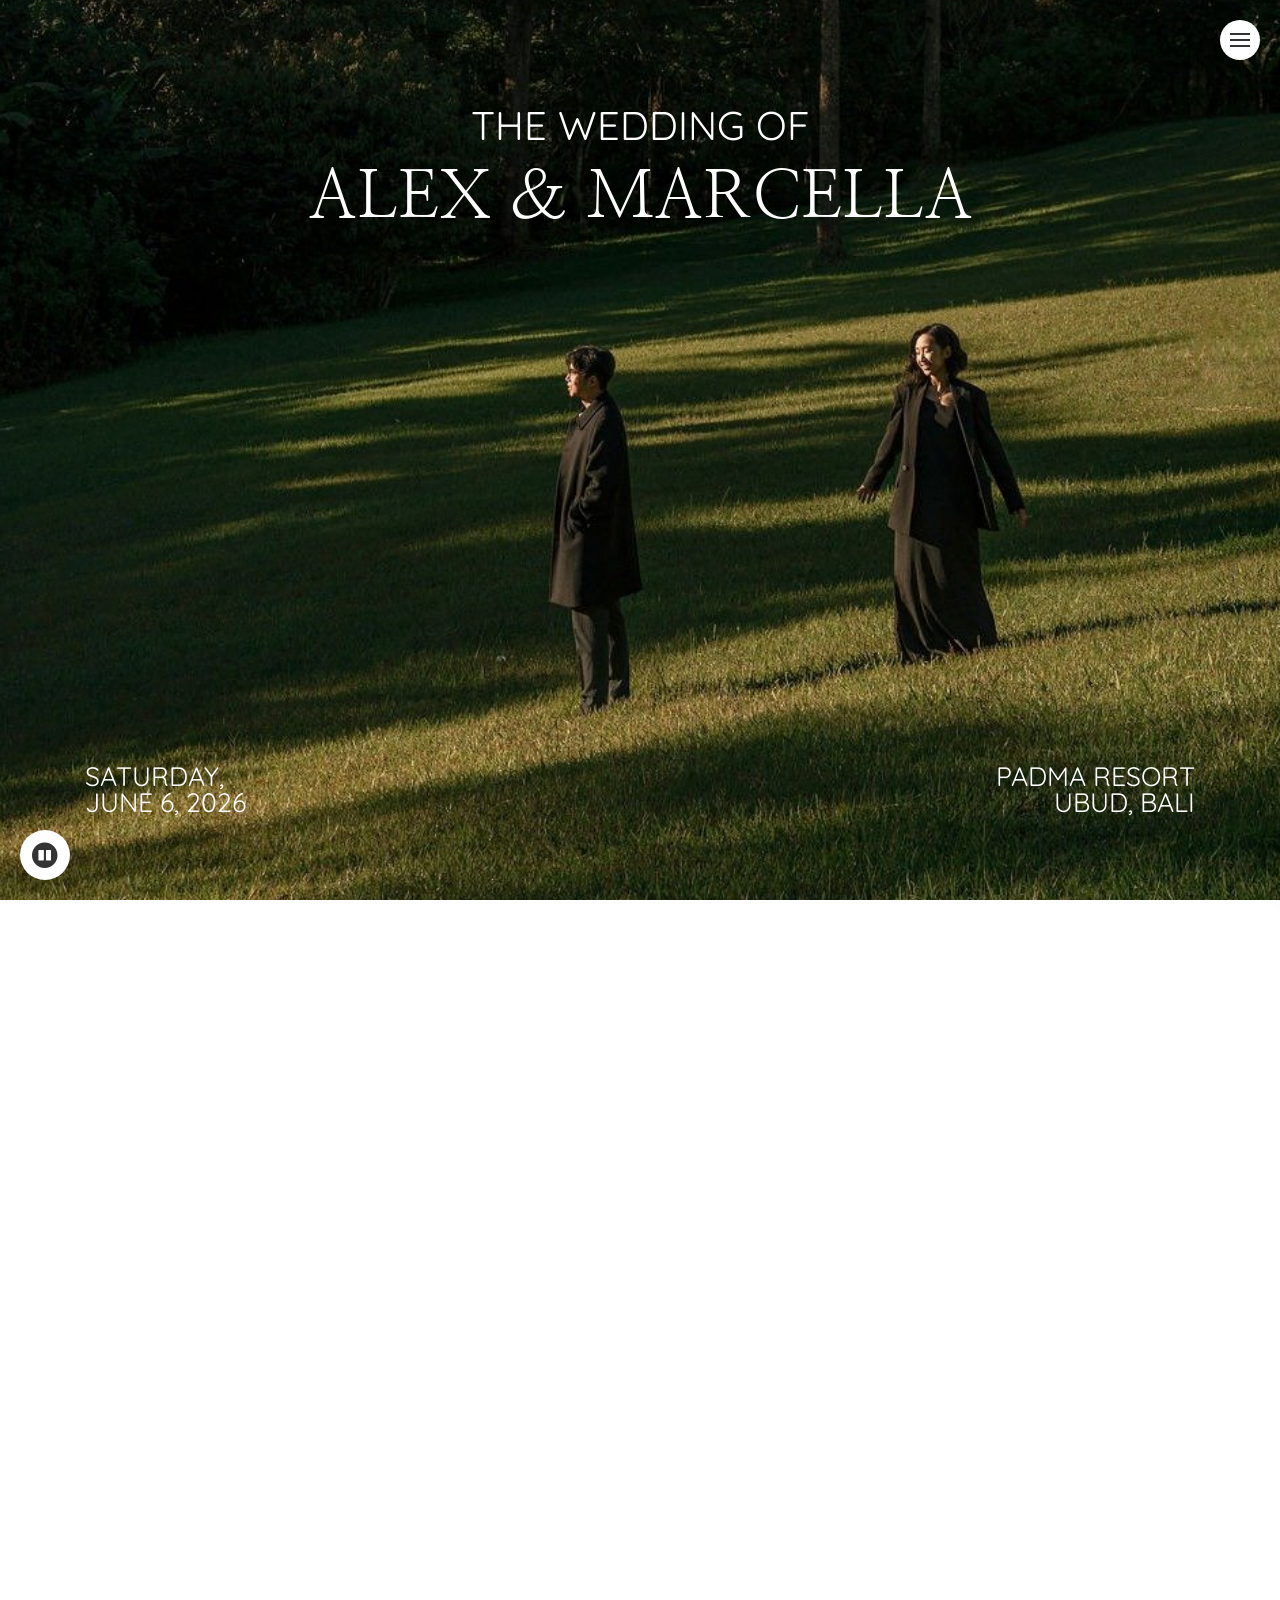
==== index.html @ 39512f1b "deploy: livingbeings/wedding-rsvp@682113ec6c494caae0e725423ee06a5b3f12295b" ====
<!doctype html>
<!--[if lt IE 7]>
<html class="no-js lt-ie9 lt-ie8 lt-ie7" lang="en"> <![endif]-->
<!--[if IE 7]>
<html class="no-js lt-ie9 lt-ie8" lang="en"> <![endif]-->
<!--[if IE 8]>
<html class="no-js lt-ie9" lang="en"> <![endif]-->
<!--[if gt IE 8]><!-->
<html class="no-js" lang="en"> <!--<![endif]-->
<head>
    <meta charset="utf-8">
    <meta http-equiv="X-UA-Compatible" content="IE=edge"/>
    <title>RSVP - Alex & Marcella</title>
    <meta name="description" content="SATURDAY, JUNE 6, 2026 THE WEDDING OF ALEX & MARCELLA">
    <meta name="viewport" content="width=device-width, initial-scale=1">
    <meta name="theme-color" content="#ffffff">
    <meta property="og:title" content="RSVP - Alex & Marcella">
    <meta property="og:description" content="SATURDAY, JUNE 6, 2026 THE WEDDING OF ALEX & MARCELLA">
    <meta property="og:type" content="website">
    <link rel="apple-touch-icon" sizes="180x180" href="apple-touch-icon.png">
    <link rel="manifest" href="manifest.json">
    <link rel="mask-icon" href="safari-pinned-tab.svg" color="#5bbad5">
    <link rel="preload">

    <script>
        // load css files from CDN if local node_modules fail
        function loadCssFromCDN(css) {
            // create new link tag
            const link = document.createElement('link');
            if (css === 'animate.css') {
                link.href = 'https://cdnjs.cloudflare.com/ajax/libs/animate.css/3.7.2/animate.min.css';
            } else if (css === 'font-awesome.css') {
                link.href = 'https://cdnjs.cloudflare.com/ajax/libs/font-awesome/4.7.0/css/font-awesome.min.css';
            }
            link.rel = 'stylesheet';

            // add link tag to head section
            document.getElementsByTagName('head')[0].appendChild(link);
        }

        // load js files from CDN if local node_modules fail
        function loadJsFromCDN(js) {
            if (js === 'waypoints.js') {
                document.write('<script src="https://cdnjs.cloudflare.com/ajax/libs/waypoints/4.0.1/jquery.waypoints.js"><\/script>');
            } else if (js === 'jquery.js') {
                document.write('<script src="https://ajax.googleapis.com/ajax/libs/jquery/1.11.2/jquery.min.js"><\/script>');
            }
        }
    </script>

    <link rel="stylesheet" href="css/normalize.min.css">
    <link rel="stylesheet" href="css/bootstrap.min.css">
    <link rel="stylesheet" href="css/jquery.fancybox.css">
    <link rel="stylesheet" href="css/flexslider.css">
    <link rel="stylesheet" href="css/styles.min.css">
    <link rel="stylesheet" href="css/queries.css">
    <link rel="stylesheet" href="https://cdnjs.cloudflare.com/ajax/libs/animate.css/3.7.2/animate.min.css">
    <link rel="stylesheet" href="https://cdnjs.cloudflare.com/ajax/libs/font-awesome/4.7.0/css/font-awesome.min.css">
    <link rel="preconnect" href="https://fonts.googleapis.com">
    <link rel="preconnect" href="https://fonts.gstatic.com" crossorigin>
    <script src="js/vendor/modernizr-2.8.3-respond-1.4.2.min.js"></script>
    <link rel="stylesheet" href="https://cdn.jsdelivr.net/npm/swiper@11/swiper-bundle.min.css" />
</head>
<body id="top">

<div class="modal-welcome" id="modal-welcome">
    <div class="modal-welcome-content">
        <video playsinline muted webkit-playsinline id="envelope" width="100%" preload="metadata">
            <source src="https://github.com/events-rsvp/alexmarcella/raw/refs/heads/master/video/envelope/envelope.m3u8#t=4.99" type="application/x-mpegURL">
            <source src="https://github.com/events-rsvp/alexmarcella/raw/refs/heads/master/video/envelope_720.mp4#t=4.99" type="video/mp4">
        </video>
        <video playsinline muted webkit-playsinline id="envelope_vertical" width="100%" preload="metadata">
            <source src="https://github.com/events-rsvp/alexmarcella/raw/refs/heads/master/video/envelope_vertical/envelope_vertical.m3u8#t=4.99" type="application/x-mpegURL">
            <source src="https://github.com/events-rsvp/alexmarcella/raw/refs/heads/master/video/envelope_vertical_720.mp4#t=4.99" type="video/mp4">
        </video>
    </div>
</div>

<div class="navicon">
    <a class="nav-toggle" href="#"><span></span></a>
</div>
<nav class="header-nav">
    <ul class="primary-nav">
        <li><a href="#home">Home</a></li>
        <li><a href="#our-story">Our Story</a></li>
        <li><a href="#rsvp">RSVP</a></li>
        <li><a href="#photo-album">Photo Album</a></li>
        <li><a href="#video-bg">Video Playback</a></li>
    </ul>
</nav>

<section class="hero" id="home">
    <div class="swiper hero-swiper">
        <div class="swiper-wrapper">
            <div class="swiper-slide" style="background-image: url('img/9440297593810205acce04736dd42a25.jpg');"></div>
        </div>
    </div>
    <div class="hero-overlay">
        <div class="container-fluid hero-container">
            <div class="hero-top-text text-center">
                <p class="hero-subtitle">THE WEDDING OF</p>
                <h1 class="hero-title">ALEX & MARCELLA</h1>
            </div>
            <div class="hero-bottom-text">
                <div class="hero-date-left">
                    <p style="text-align: left;">SATURDAY,<br>JUNE 6, 2026</p>
                </div>
                <div class="hero-venue-right text-right">
                    <p style="text-align: right;">PADMA RESORT<br>UBUD, BALI</p>
                </div>
            </div>
        </div>
    </div>
</section>

<section id="our-story" class="section-padding story-section" style="background-color: rgb(250,250,250);">
    <div class="container">
        <div class="row">
            <div class="col-md-6 col-md-offset-3 text-center">
                <div class="story-image-wrap">
                    <img loading="lazy" src="img/693af31792713197ad4796dea842afc8.jpg" class="img-responsive">
                </div>
            </div>
        </div>
        <div class="row">
            <div class="col-md-6 col-md-offset-3 text-center">
                <p class="title">"Have a <span class="title-accent">Nice</span> day!"</p>
                <p> is a phrase we say to each other every morning before we begin our day.<br><br> 

                    After 6 years being together, and living in a foreign country, we have learned to rely on each other. <br><br>

                    Life is uncertain and can be difficult, and not every day goes as planned, but one thing we are certain of is that we can always come back to each other, and that is what makes any day a nice day.<br><br>
                    
                    Because any day we share with the people we love can be truly special, we warmly invite you to celebrate our wedding with us. <br><br>
                    
                    We hope it will be a nice day filled with joy, laughter, and meaningful moments shared with the people we care about. <br><br>
                    
                    Your presence will make the day truly special, and we look forward to sharing this day together with all of you.<br><br>

                </p>
            </div>
        </div>
    </div>
    <div class="story-image-icon text-right">
        <img loading="lazy" src="img/42dabd8a-f1aa-41b1-803f-020bb690621d.png" class="img-responsive mirror">
    </div>
    <div class="story-image-icon text-left">
        <img loading="lazy" src="img/42dabd8a-f1aa-41b1-803f-020bb690621d.png" class="img-responsive">
    </div>
</section>

<section id="groom-bride" class="introduction-section">
    <div class="container-fluid" >
        <div class="row">
            <div class="col-md-7"></div>
            <div class="col-md-5 text-right bride-box">
                <h3 class="intro-label" style="color: #fff;">THE BRIDE</h3>
                <h2 class="names" style="color: #fff;">MARCELLA<br>JULIA SHIRA</h2>
                <p class="intro-desc" style="color: #fff;">Daughter of Djoni & Liu</p>
            </div>
        </div>
        <div class="row filler"></div>
        <div class="row">
            <div class="col-md-5 text-left groom-box">
                <h3 class="intro-label">THE GROOM</h3>
                <h2 class="names">ALEX SANJAYA<br>PRASETIA</h2>
                <p class="intro-desc">Son of Widjana & Shinta</p>
            </div>
            <div class="col-md-7"></div>
        </div>
    </div>
</section>

<section class="events section-padding" id="schedule">
    <div class="container">
        <div class="row">
            <div class="col-md-6 text-right">
                <h3 class="header">HOLY MATRIMONY</h3>
            </div>
            <div class="col-md-6 text-left">
                <p class="event-time">6 JUNE 2026 - 9.00 AM</p>
                <h4 class="event-place">Gereja Katolik<br> Santa Maria Ratu Rosari</h4>
                <p class="event-address">Jl. Mulawarman No.92A, Gianyar, Bali</p>
            </div>
        </div>
        <div class="row">
            <div class="col-md-6 text-right">
                <h3 class="header">TEA PAI</h3>
            </div>
            <div class="col-md-6 text-left">
                <p class="event-time">6 JUNE 2026 - 3.00 PM</p>
                <h4 class="event-place">PADMA RESORT UBUD</h4>
                <p class="event-address">Jl. Raya Bukiyan, Puhu, Gianyar, Bali</p>
            </div>
        </div>
        <div class="row">
            <div class="col-md-6 text-right">
                <h3 class="header">WEDDING RECEPTION</h3>
            </div>
            <div class="col-md-6 text-left">
                <p class="event-time">6 JUNE 2026 - 4.00 PM</p>
                <h4 class="event-place">PADMA RESORT UBUD</h4>
                <p class="event-address">Jl. Raya Bukiyan, Puhu, Gianyar, Bali</p>
            </div>
        </div>
        <div class="row mt-5">
            <div class="col-md-12 text-center">
                <p class="dresscode text-uppercase">DRESSCODE: FULL LENGTH OR MIDI DRESS (WOMEN), SUIT OR SHIRT (MEN)</p>
                <span class="dot" style="background-color: rgb(226,215,159);"></span>
                <span class="dot" style="background-color: rgb(167,154,117);"></span>
                <span class="dot" style="background-color: rgb(54,43,25);"></span>
                <span class="dot" style="background-color: rgb(0,0,0);"></span>
                <br>
                <a href="https://docs.google.com/presentation/d/1soKm13KS_aZ8e6nmzUzTE9-Sh-Gx-Ynhn1VPszrYpmQ/edit?usp=sharing" target="_blank" class="btn-fill btn-sm">CLICK HERE FOR INSPIRATIONS</a>
            </div>
        </div>
    </div>
</section>

<section id="rsvp" class="section-padding rsvp-section" style="background-color: rgb(250,250,250);">
    <div id="rsvp-modal" class="modal fade" tabindex="-1" role="dialog">
        <div class="modal-dialog" role="document">
            <div class="modal-content">
                <button type="button" class="close" data-dismiss="modal" aria-label="Close"><span>&times;</span></button>
                <div class="rsvp-modal-row">
                    <div class="rsvp-modal-text">
                        <h2 class="thank-you-title">Thank You.</h2>
                        <p class="thank-you-subtitle">We are glad to see you join us on our big day.</p>
                        <p class="thank-you-cursive">Have a Nice Day.</p>
                        <div id="add-to-cal"></div>
                    </div>
                    <div class="rsvp-modal-image">
                        <img loading="lazy"  src="img/MMM_0482-2.jpg" alt="Couple">
                    </div>
                </div>
            </div>
        </div><!-- /.modal-dialog -->
    </div><!-- /.modal -->
    <div class="container text-center">
        <h2 class="rsvp-title">RSVP</h2>
        <p class="rsvp-subtitle">We kindly request your response by <strong>May 6, 2026</strong>.</p>
        <div class="row">
            <div class="col-md-6 col-md-offset-3">
                <form id="rsvp-form" class="rsvp-form"
                      action=""
                      method="POST">
                    <div class="row">
                        <div class="col-md-6 col-sm-6">
                            <div class="form-input-group">
                                <i class="fa fa-user"></i><input type="text" name="name" class=""
                                                                 placeholder="Your name"
                                                                 title="Your name"
                                                                 required>
                            </div>
                        </div>
                        <div class="col-md-6 col-sm-6">
                            <div class="form-input-group">
                                <i class="fa fa-cutlery"></i><input type="text" name="allergy" class=""
                                                                placeholder="Any dietary restriction?"
                                                                title="Any dietary restriction?"
                                                                >
                            </div>
                        </div>
                    </div>
                    <div class="row">
                        <div class="col-md-6 col-sm-6">
                            <div class="form-input-group">
                                <i class="fa fa-envelope"></i>
                                <select name="event" class="" required>
                                    <option value="" selected disabled>Will you attend the event?</option>
                                    <option value="yes Matrimony">Holy Matrimony</option>
                                    <option value="yes Reception">Reception</option>
                                    <option value="yes both">Holy Matrimony and Reception</option>
                                    <option value="no">I can't attend the event</option>
                                </select>
                            </div>
                        </div>
                        <div class="col-md-6 col-sm-6">
                            <div class="form-input-group">
                                <i class="fa fa-bed"></i>
                                <select name="accommodation" class="" required>
                                    <option value="" selected disabled>Do you need accommodation?</option>
                                    <option value="yes">I need accommodation</option>
                                    <option value="no">I do not need accommodation</option>
                                </select>
                            </div>
                        </div>
                    </div>
                    <div class="row">
                        <div class="col-md-12">
                            <div class="form-input-group">
                                <i class="fa fa-users"></i>
                                <select name="attendance" class="" onchange="updateGuest(this)" required>
                                    <option value="" selected disabled >Number of guests attending</option>
                                </select>
                            </div>
                        </div>
                    </div>
                    <div class="row">
                        <div class="col-md-12" id="guest-name">
                        </div>
                    </div>
                    <div class="row">
                        <div class="col-md-12" id="alert-wrapper"></div>
                    </div>
                    <button class="btn-fill rsvp-btn">Send RSVP</button>
                </form>
            </div>
        </div>
    </div>
</section>

<section id="love-token" class="section-padding token-section text-center">
    <div class="token-overlay">
        <h2 class="token-title">WEDDING REGISTRY</h2>
        <p class="token-subtitle">For those who want to give gift,<br>you can use the E-Wallet bellow</p>
        <button class="btn-fill" onclick="copyToClipboard('0883257500')"><i class="fa fa-copy"></i>Copy Number</button>
    </div>
</section>
<section id="spotify" class="spotify-section section-padding">
    <div class="container text-center">
        <p class="title">ENJOY A <span class="title-accent">Nice Day</span> WITH OUR PLAYLIST!</p>
        <div class="mb-5">
            <iframe data-testid="embed-iframe" style="border-radius:12px" src="https://open.spotify.com/embed/playlist/0QQcmZq9ZG78FoqwCfFGSh?utm_source=generator&theme=0" width="80%" height="352" frameBorder="0" allowfullscreen="" allow="autoplay; clipboard-write; encrypted-media; fullscreen; picture-in-picture" loading="lazy"></iframe>
        </div>
    </div>
</section>

<section id="video-bg" >
    <!-- <div id="bgndVideo" class="player"
        data-property="{
            videoURL:'https://youtu.be/K2zr0ap0Svk',
            containment:'#video-bg',
            autoPlay:true, 
            mute:true, 
            showControls:false, 
            opacity:1, 
            loop:true,optimizeDisplay:true
        }">
    </div>  -->
    <iframe id="bgndVideo" 
    width="560"
    height="315"
    src="https://www.youtube.com/embed/K2zr0ap0Svk?si=f_H6MWL4KYNEgNxH&amp;controls=0&autoplay=1&loop=1&playlist=K2zr0ap0Svk&optimizeDisplay:1" 
    preload="lazy"
    title="YouTube video player" 
    frameborder="0" 
    allow="accelerometer; autoplay; clipboard-write; encrypted-media; gyroscope; picture-in-picture; web-share" 
    referrerpolicy="strict-origin-when-cross-origin" allowfullscreen></iframe>
</section>

<section id="photo-album" class="section-padding">
    <div class="container-fluid">
        <div class="row">
            <div class="col-md-12 text-center">
                <h3 class="header">PHOTO ALBUM</h3>
            </div>
        </div>
        <div class="marquee">
            <div class="img-wrap"><a class="fancybox" rel="group" href="img/album/MMM_0016.jpg"><img loading="lazy" src="img/album/MMM_0016.jpg" alt=""/></a></div>
            <div class="img-wrap"><a class="fancybox" rel="group" href="img/album/MMM_0198.jpg"><img loading="lazy" src="img/album/MMM_0198.jpg" alt=""/></a></div>
            <div class="img-wrap"><a class="fancybox" rel="group" href="img/album/MMM_0342.jpg"><img loading="lazy" src="img/album/MMM_0342.jpg" alt=""/></a></div>
            <div class="img-wrap"><a class="fancybox" rel="group" href="img/album/MMM_0387.jpg"><img loading="lazy" src="img/album/MMM_0387.jpg" alt=""/></a></div>
            <div class="img-wrap"><a class="fancybox" rel="group" href="img/album/MMM_0469.jpg"><img loading="lazy" src="img/album/MMM_0469.jpg" alt=""/></a></div>
            <div class="img-wrap"><a class="fancybox" rel="group" href="img/album/MMM_0471.jpg"><img loading="lazy" src="img/album/MMM_0471.jpg" alt=""/></a></div>
            <div class="img-wrap"><a class="fancybox" rel="group" href="img/album/MMM_0482.jpg"><img loading="lazy" src="img/album/MMM_0482.jpg" alt=""/></a></div>
            <div class="img-wrap"><a class="fancybox" rel="group" href="img/album/MMM_6888.jpg"><img loading="lazy" src="img/album/MMM_6888.jpg" alt=""/></a></div>
            <div class="img-wrap"><a class="fancybox" rel="group" href="img/album/MMM_6891.jpg"><img loading="lazy" src="img/album/MMM_6891.jpg" alt=""/></a></div>
            <div class="img-wrap"><a class="fancybox" rel="group" href="img/album/MMM_6909.jpg"><img loading="lazy" src="img/album/MMM_6909.jpg" alt=""/></a></div>
            <div class="img-wrap"><a class="fancybox" rel="group" href="img/album/MMM_6986.jpg"><img loading="lazy" src="img/album/MMM_6986.jpg" alt=""/></a></div>
            <div class="img-wrap"><a class="fancybox" rel="group" href="img/album/MMM_7260.jpg"><img loading="lazy" src="img/album/MMM_7260.jpg" alt=""/></a></div>
            <div class="img-wrap"><a class="fancybox" rel="group" href="img/album/MMM_7295.jpg"><img loading="lazy" src="img/album/MMM_7295.jpg" alt=""/></a></div>
            <div class="img-wrap"><a class="fancybox" rel="group" href="img/album/MMM_7321.jpg"><img loading="lazy" src="img/album/MMM_7321.jpg" alt=""/></a></div>
            <div class="img-wrap"><a class="fancybox" rel="group" href="img/album/MMM_7393.jpg"><img loading="lazy" src="img/album/MMM_7393.jpg" alt=""/></a></div>
            <div class="img-wrap"><a class="fancybox" rel="group" href="img/album/MMM_7455.jpg"><img loading="lazy" src="img/album/MMM_7455.jpg" alt=""/></a></div>
            <div class="img-wrap"><a class="fancybox" rel="group" href="img/album/MMM_7503.jpg"><img loading="lazy" src="img/album/MMM_7503.jpg" alt=""/></a></div>
            <div class="img-wrap"><a class="fancybox" rel="group" href="img/album/MMM_7539.jpg"><img loading="lazy" src="img/album/MMM_7539.jpg" alt=""/></a></div>
            <div class="img-wrap"><a class="fancybox" rel="group" href="img/album/MMM_7549.jpg"><img loading="lazy" src="img/album/MMM_7549.jpg" alt=""/></a></div>
            <div class="img-wrap"><a class="fancybox" rel="group" href="img/album/MMM_7771.jpg"><img loading="lazy" src="img/album/MMM_7771.jpg" alt=""/></a></div>
            <div class="img-wrap"><a class="fancybox" rel="group" href="img/album/MMM_7787.jpg"><img loading="lazy" src="img/album/MMM_7787.jpg" alt=""/></a></div>
            <div class="img-wrap"><a class="fancybox" rel="group" href="img/album/MMM_7807.jpg"><img loading="lazy" src="img/album/MMM_7807.jpg" alt=""/></a></div>
            <div class="img-wrap"><a class="fancybox" rel="group" href="img/album/MMM_7849.jpg"><img loading="lazy" src="img/album/MMM_7849.jpg" alt=""/></a></div>
            <div class="img-wrap"><a class="fancybox" rel="group" href="img/album/MMM_8038.jpg"><img loading="lazy" src="img/album/MMM_8038.jpg" alt=""/></a></div>
            <div class="img-wrap"><a class="fancybox" rel="group" href="img/album/MMM_8253.jpg"><img loading="lazy" src="img/album/MMM_8253.jpg" alt=""/></a></div>
            <div class="img-wrap"><a class="fancybox" rel="group" href="img/album/MMM_8310.jpg"><img loading="lazy" src="img/album/MMM_8310.jpg" alt=""/></a></div>
            <div class="img-wrap"><a class="fancybox" rel="group" href="img/album/MMM_8395.jpg"><img loading="lazy" src="img/album/MMM_8395.jpg" alt=""/></a></div>
            <div class="img-wrap"><a class="fancybox" rel="group" href="img/album/MMM_8424.jpg"><img loading="lazy" src="img/album/MMM_8424.jpg" alt=""/></a></div>
            <div class="img-wrap"><a class="fancybox" rel="group" href="img/album/MMM_8434.jpg"><img loading="lazy" src="img/album/MMM_8434.jpg" alt=""/></a></div>
            <div class="img-wrap"><a class="fancybox" rel="group" href="img/album/MMM_8514.jpg"><img loading="lazy" src="img/album/MMM_8514.jpg" alt=""/></a></div>
            <div class="img-wrap"><a class="fancybox" rel="group" href="img/album/MMM_8549.jpg"><img loading="lazy" src="img/album/MMM_8549.jpg" alt=""/></a></div>
            <div class="img-wrap"><a class="fancybox" rel="group" href="img/album/MMM_8588.jpg"><img loading="lazy" src="img/album/MMM_8588.jpg" alt=""/></a></div>
            <div class="img-wrap"><a class="fancybox" rel="group" href="img/album/MMM_8643.jpg"><img loading="lazy" src="img/album/MMM_8643.jpg" alt=""/></a></div>
            <div class="img-wrap"><a class="fancybox" rel="group" href="img/album/MMM_8694.jpg"><img loading="lazy" src="img/album/MMM_8694.jpg" alt=""/></a></div>
            <div class="img-wrap"><a class="fancybox" rel="group" href="img/album/MMM_8709.jpg"><img loading="lazy" src="img/album/MMM_8709.jpg" alt=""/></a></div>
            <div class="img-wrap"><a class="fancybox" rel="group" href="img/album/MMM_8737.jpg"><img loading="lazy" src="img/album/MMM_8737.jpg" alt=""/></a></div>
            <div class="img-wrap"><a class="fancybox" rel="group" href="img/album/MMM_8739.jpg"><img loading="lazy" src="img/album/MMM_8739.jpg" alt=""/></a></div>
            <div class="img-wrap"><a class="fancybox" rel="group" href="img/album/MMM_8743.jpg"><img loading="lazy" src="img/album/MMM_8743.jpg" alt=""/></a></div>
            <div class="img-wrap"><a class="fancybox" rel="group" href="img/album/MMM_8754.jpg"><img loading="lazy" src="img/album/MMM_8754.jpg" alt=""/></a></div>
            <div class="img-wrap"><a class="fancybox" rel="group" href="img/album/MMM_8841.jpg"><img loading="lazy" src="img/album/MMM_8841.jpg" alt=""/></a></div>
            <div class="img-wrap"><a class="fancybox" rel="group" href="img/album/MMM_8904.jpg"><img loading="lazy" src="img/album/MMM_8904.jpg" alt=""/></a></div>
            <div class="img-wrap"><a class="fancybox" rel="group" href="img/album/MMM_8906.jpg"><img loading="lazy" src="img/album/MMM_8906.jpg" alt=""/></a></div>
            <div class="img-wrap"><a class="fancybox" rel="group" href="img/album/MMM_8962.jpg"><img loading="lazy" src="img/album/MMM_8962.jpg" alt=""/></a></div>
            <div class="img-wrap"><a class="fancybox" rel="group" href="img/album/MMM_8990.jpg"><img loading="lazy" src="img/album/MMM_8990.jpg" alt=""/></a></div>
            <div class="img-wrap"><a class="fancybox" rel="group" href="img/album/MMM_9003.jpg"><img loading="lazy" src="img/album/MMM_9003.jpg" alt=""/></a></div>
            <div class="img-wrap"><a class="fancybox" rel="group" href="img/album/MMM_9086.jpg"><img loading="lazy" src="img/album/MMM_9086.jpg" alt=""/></a></div>
            <div class="img-wrap"><a class="fancybox" rel="group" href="img/album/MMM_9090.jpg"><img loading="lazy" src="img/album/MMM_9090.jpg" alt=""/></a></div>
            <div class="img-wrap"><a class="fancybox" rel="group" href="img/album/MMM_9131.jpg"><img loading="lazy" src="img/album/MMM_9131.jpg" alt=""/></a></div>
            <div class="img-wrap"><a class="fancybox" rel="group" href="img/album/MMM_9162.jpg"><img loading="lazy" src="img/album/MMM_9162.jpg" alt=""/></a></div>
            <div class="img-wrap"><a class="fancybox" rel="group" href="img/album/MMM_9243.jpg"><img loading="lazy" src="img/album/MMM_9243.jpg" alt=""/></a></div>
            <div class="img-wrap"><a class="fancybox" rel="group" href="img/album/MMM_9306.jpg"><img loading="lazy" src="img/album/MMM_9306.jpg" alt=""/></a></div>
            <div class="img-wrap"><a class="fancybox" rel="group" href="img/album/MMM_9358.jpg"><img loading="lazy" src="img/album/MMM_9358.jpg" alt=""/></a></div>
            <div class="img-wrap"><a class="fancybox" rel="group" href="img/album/MMM_9404.jpg"><img loading="lazy" src="img/album/MMM_9404.jpg" alt=""/></a></div>
            <div class="img-wrap"><a class="fancybox" rel="group" href="img/album/MMM_9418.jpg"><img loading="lazy" src="img/album/MMM_9418.jpg" alt=""/></a></div>
            <div class="img-wrap"><a class="fancybox" rel="group" href="img/album/MMM_9436.jpg"><img loading="lazy" src="img/album/MMM_9436.jpg" alt=""/></a></div>
            <div class="img-wrap"><a class="fancybox" rel="group" href="img/album/MMM_9454.jpg"><img loading="lazy" src="img/album/MMM_9454.jpg" alt=""/></a></div>
            <div class="img-wrap"><a class="fancybox" rel="group" href="img/album/MMM_9465.jpg"><img loading="lazy" src="img/album/MMM_9465.jpg" alt=""/></a></div>
            <div class="img-wrap"><a class="fancybox" rel="group" href="img/album/MMM_9505.jpg"><img loading="lazy" src="img/album/MMM_9505.jpg" alt=""/></a></div>
            <div class="img-wrap"><a class="fancybox" rel="group" href="img/album/MMM_9512.jpg"><img loading="lazy" src="img/album/MMM_9512.jpg" alt=""/></a></div>
            <div class="img-wrap"><a class="fancybox" rel="group" href="img/album/MMM_9562.jpg"><img loading="lazy" src="img/album/MMM_9562.jpg" alt=""/></a></div>
            <div class="img-wrap"><a class="fancybox" rel="group" href="img/album/MMM_9573.jpg"><img loading="lazy" src="img/album/MMM_9573.jpg" alt=""/></a></div>
            <div class="img-wrap"><a class="fancybox" rel="group" href="img/album/MMM_9581.jpg"><img loading="lazy" src="img/album/MMM_9581.jpg" alt=""/></a></div>
            <div class="img-wrap"><a class="fancybox" rel="group" href="img/album/MMM_9764.jpg"><img loading="lazy" src="img/album/MMM_9764.jpg" alt=""/></a></div>
            <div class="img-wrap"><a class="fancybox" rel="group" href="img/album/MMM_9839.jpg"><img loading="lazy" src="img/album/MMM_9839.jpg" alt=""/></a></div>
            <div class="img-wrap"><a class="fancybox" rel="group" href="img/album/MMM_9849.jpg"><img loading="lazy" src="img/album/MMM_9849.jpg" alt=""/></a></div>
            <div class="img-wrap"><a class="fancybox" rel="group" href="img/album/MMM_9948.jpg"><img loading="lazy" src="img/album/MMM_9948.jpg" alt=""/></a></div>
            <!-- Duplicated for smooth loop -->
            <div class="img-wrap"><a class="fancybox" rel="group" href="img/album/MMM_0016.jpg"><img loading="lazy" src="img/album/MMM_0016.jpg" alt=""/></a></div>
            <div class="img-wrap"><a class="fancybox" rel="group" href="img/album/MMM_0198.jpg"><img loading="lazy" src="img/album/MMM_0198.jpg" alt=""/></a></div>
            <div class="img-wrap"><a class="fancybox" rel="group" href="img/album/MMM_0342.jpg"><img loading="lazy" src="img/album/MMM_0342.jpg" alt=""/></a></div>
            <div class="img-wrap"><a class="fancybox" rel="group" href="img/album/MMM_0387.jpg"><img loading="lazy" src="img/album/MMM_0387.jpg" alt=""/></a></div>
            <div class="img-wrap"><a class="fancybox" rel="group" href="img/album/MMM_0469.jpg"><img loading="lazy" src="img/album/MMM_0469.jpg" alt=""/></a></div>
            <div class="img-wrap"><a class="fancybox" rel="group" href="img/album/MMM_0471.jpg"><img loading="lazy" src="img/album/MMM_0471.jpg" alt=""/></a></div>
            <div class="img-wrap"><a class="fancybox" rel="group" href="img/album/MMM_0482.jpg"><img loading="lazy" src="img/album/MMM_0482.jpg" alt=""/></a></div>
            <div class="img-wrap"><a class="fancybox" rel="group" href="img/album/MMM_6888.jpg"><img loading="lazy" src="img/album/MMM_6888.jpg" alt=""/></a></div>
            <div class="img-wrap"><a class="fancybox" rel="group" href="img/album/MMM_6891.jpg"><img loading="lazy" src="img/album/MMM_6891.jpg" alt=""/></a></div>
            <div class="img-wrap"><a class="fancybox" rel="group" href="img/album/MMM_6909.jpg"><img loading="lazy" src="img/album/MMM_6909.jpg" alt=""/></a></div>
            <div class="img-wrap"><a class="fancybox" rel="group" href="img/album/MMM_6986.jpg"><img loading="lazy" src="img/album/MMM_6986.jpg" alt=""/></a></div>
            <div class="img-wrap"><a class="fancybox" rel="group" href="img/album/MMM_7260.jpg"><img loading="lazy" src="img/album/MMM_7260.jpg" alt=""/></a></div>
            <div class="img-wrap"><a class="fancybox" rel="group" href="img/album/MMM_7295.jpg"><img loading="lazy" src="img/album/MMM_7295.jpg" alt=""/></a></div>
            <div class="img-wrap"><a class="fancybox" rel="group" href="img/album/MMM_7321.jpg"><img loading="lazy" src="img/album/MMM_7321.jpg" alt=""/></a></div>
            <div class="img-wrap"><a class="fancybox" rel="group" href="img/album/MMM_7393.jpg"><img loading="lazy" src="img/album/MMM_7393.jpg" alt=""/></a></div>
            <div class="img-wrap"><a class="fancybox" rel="group" href="img/album/MMM_7455.jpg"><img loading="lazy" src="img/album/MMM_7455.jpg" alt=""/></a></div>
            <div class="img-wrap"><a class="fancybox" rel="group" href="img/album/MMM_7503.jpg"><img loading="lazy" src="img/album/MMM_7503.jpg" alt=""/></a></div>
            <div class="img-wrap"><a class="fancybox" rel="group" href="img/album/MMM_7539.jpg"><img loading="lazy" src="img/album/MMM_7539.jpg" alt=""/></a></div>
            <div class="img-wrap"><a class="fancybox" rel="group" href="img/album/MMM_7549.jpg"><img loading="lazy" src="img/album/MMM_7549.jpg" alt=""/></a></div>
            <div class="img-wrap"><a class="fancybox" rel="group" href="img/album/MMM_7771.jpg"><img loading="lazy" src="img/album/MMM_7771.jpg" alt=""/></a></div>
            <div class="img-wrap"><a class="fancybox" rel="group" href="img/album/MMM_7787.jpg"><img loading="lazy" src="img/album/MMM_7787.jpg" alt=""/></a></div>
            <div class="img-wrap"><a class="fancybox" rel="group" href="img/album/MMM_7807.jpg"><img loading="lazy" src="img/album/MMM_7807.jpg" alt=""/></a></div>
            <div class="img-wrap"><a class="fancybox" rel="group" href="img/album/MMM_7849.jpg"><img loading="lazy" src="img/album/MMM_7849.jpg" alt=""/></a></div>
            <div class="img-wrap"><a class="fancybox" rel="group" href="img/album/MMM_8038.jpg"><img loading="lazy" src="img/album/MMM_8038.jpg" alt=""/></a></div>
            <div class="img-wrap"><a class="fancybox" rel="group" href="img/album/MMM_8253.jpg"><img loading="lazy" src="img/album/MMM_8253.jpg" alt=""/></a></div>
            <div class="img-wrap"><a class="fancybox" rel="group" href="img/album/MMM_8310.jpg"><img loading="lazy" src="img/album/MMM_8310.jpg" alt=""/></a></div>
            <div class="img-wrap"><a class="fancybox" rel="group" href="img/album/MMM_8395.jpg"><img loading="lazy" src="img/album/MMM_8395.jpg" alt=""/></a></div>
            <div class="img-wrap"><a class="fancybox" rel="group" href="img/album/MMM_8424.jpg"><img loading="lazy" src="img/album/MMM_8424.jpg" alt=""/></a></div>
            <div class="img-wrap"><a class="fancybox" rel="group" href="img/album/MMM_8434.jpg"><img loading="lazy" src="img/album/MMM_8434.jpg" alt=""/></a></div>
            <div class="img-wrap"><a class="fancybox" rel="group" href="img/album/MMM_8514.jpg"><img loading="lazy" src="img/album/MMM_8514.jpg" alt=""/></a></div>
            <div class="img-wrap"><a class="fancybox" rel="group" href="img/album/MMM_8549.jpg"><img loading="lazy" src="img/album/MMM_8549.jpg" alt=""/></a></div>
            <div class="img-wrap"><a class="fancybox" rel="group" href="img/album/MMM_8588.jpg"><img loading="lazy" src="img/album/MMM_8588.jpg" alt=""/></a></div>
            <div class="img-wrap"><a class="fancybox" rel="group" href="img/album/MMM_8643.jpg"><img loading="lazy" src="img/album/MMM_8643.jpg" alt=""/></a></div>
            <div class="img-wrap"><a class="fancybox" rel="group" href="img/album/MMM_8694.jpg"><img loading="lazy" src="img/album/MMM_8694.jpg" alt=""/></a></div>
            <div class="img-wrap"><a class="fancybox" rel="group" href="img/album/MMM_8709.jpg"><img loading="lazy" src="img/album/MMM_8709.jpg" alt=""/></a></div>
            <div class="img-wrap"><a class="fancybox" rel="group" href="img/album/MMM_8737.jpg"><img loading="lazy" src="img/album/MMM_8737.jpg" alt=""/></a></div>
            <div class="img-wrap"><a class="fancybox" rel="group" href="img/album/MMM_8739.jpg"><img loading="lazy" src="img/album/MMM_8739.jpg" alt=""/></a></div>
            <div class="img-wrap"><a class="fancybox" rel="group" href="img/album/MMM_8743.jpg"><img loading="lazy" src="img/album/MMM_8743.jpg" alt=""/></a></div>
            <div class="img-wrap"><a class="fancybox" rel="group" href="img/album/MMM_8754.jpg"><img loading="lazy" src="img/album/MMM_8754.jpg" alt=""/></a></div>
            <div class="img-wrap"><a class="fancybox" rel="group" href="img/album/MMM_8841.jpg"><img loading="lazy" src="img/album/MMM_8841.jpg" alt=""/></a></div>
            <div class="img-wrap"><a class="fancybox" rel="group" href="img/album/MMM_8904.jpg"><img loading="lazy" src="img/album/MMM_8904.jpg" alt=""/></a></div>
            <div class="img-wrap"><a class="fancybox" rel="group" href="img/album/MMM_8906.jpg"><img loading="lazy" src="img/album/MMM_8906.jpg" alt=""/></a></div>
            <div class="img-wrap"><a class="fancybox" rel="group" href="img/album/MMM_8962.jpg"><img loading="lazy" src="img/album/MMM_8962.jpg" alt=""/></a></div>
            <div class="img-wrap"><a class="fancybox" rel="group" href="img/album/MMM_8990.jpg"><img loading="lazy" src="img/album/MMM_8990.jpg" alt=""/></a></div>
            <div class="img-wrap"><a class="fancybox" rel="group" href="img/album/MMM_9003.jpg"><img loading="lazy" src="img/album/MMM_9003.jpg" alt=""/></a></div>
            <div class="img-wrap"><a class="fancybox" rel="group" href="img/album/MMM_9086.jpg"><img loading="lazy" src="img/album/MMM_9086.jpg" alt=""/></a></div>
            <div class="img-wrap"><a class="fancybox" rel="group" href="img/album/MMM_9090.jpg"><img loading="lazy" src="img/album/MMM_9090.jpg" alt=""/></a></div>
            <div class="img-wrap"><a class="fancybox" rel="group" href="img/album/MMM_9131.jpg"><img loading="lazy" src="img/album/MMM_9131.jpg" alt=""/></a></div>
            <div class="img-wrap"><a class="fancybox" rel="group" href="img/album/MMM_9162.jpg"><img loading="lazy" src="img/album/MMM_9162.jpg" alt=""/></a></div>
            <div class="img-wrap"><a class="fancybox" rel="group" href="img/album/MMM_9243.jpg"><img loading="lazy" src="img/album/MMM_9243.jpg" alt=""/></a></div>
            <div class="img-wrap"><a class="fancybox" rel="group" href="img/album/MMM_9306.jpg"><img loading="lazy" src="img/album/MMM_9306.jpg" alt=""/></a></div>
            <div class="img-wrap"><a class="fancybox" rel="group" href="img/album/MMM_9358.jpg"><img loading="lazy" src="img/album/MMM_9358.jpg" alt=""/></a></div>
            <div class="img-wrap"><a class="fancybox" rel="group" href="img/album/MMM_9404.jpg"><img loading="lazy" src="img/album/MMM_9404.jpg" alt=""/></a></div>
            <div class="img-wrap"><a class="fancybox" rel="group" href="img/album/MMM_9418.jpg"><img loading="lazy" src="img/album/MMM_9418.jpg" alt=""/></a></div>
            <div class="img-wrap"><a class="fancybox" rel="group" href="img/album/MMM_9436.jpg"><img loading="lazy" src="img/album/MMM_9436.jpg" alt=""/></a></div>
            <div class="img-wrap"><a class="fancybox" rel="group" href="img/album/MMM_9454.jpg"><img loading="lazy" src="img/album/MMM_9454.jpg" alt=""/></a></div>
            <div class="img-wrap"><a class="fancybox" rel="group" href="img/album/MMM_9465.jpg"><img loading="lazy" src="img/album/MMM_9465.jpg" alt=""/></a></div>
            <div class="img-wrap"><a class="fancybox" rel="group" href="img/album/MMM_9505.jpg"><img loading="lazy" src="img/album/MMM_9505.jpg" alt=""/></a></div>
            <div class="img-wrap"><a class="fancybox" rel="group" href="img/album/MMM_9512.jpg"><img loading="lazy" src="img/album/MMM_9512.jpg" alt=""/></a></div>
            <div class="img-wrap"><a class="fancybox" rel="group" href="img/album/MMM_9562.jpg"><img loading="lazy" src="img/album/MMM_9562.jpg" alt=""/></a></div>
            <div class="img-wrap"><a class="fancybox" rel="group" href="img/album/MMM_9573.jpg"><img loading="lazy" src="img/album/MMM_9573.jpg" alt=""/></a></div>
            <div class="img-wrap"><a class="fancybox" rel="group" href="img/album/MMM_9581.jpg"><img loading="lazy" src="img/album/MMM_9581.jpg" alt=""/></a></div>
            <div class="img-wrap"><a class="fancybox" rel="group" href="img/album/MMM_9764.jpg"><img loading="lazy" src="img/album/MMM_9764.jpg" alt=""/></a></div>
            <div class="img-wrap"><a class="fancybox" rel="group" href="img/album/MMM_9839.jpg"><img loading="lazy" src="img/album/MMM_9839.jpg" alt=""/></a></div>
            <div class="img-wrap"><a class="fancybox" rel="group" href="img/album/MMM_9849.jpg"><img loading="lazy" src="img/album/MMM_9849.jpg" alt=""/></a></div>
            <div class="img-wrap"><a class="fancybox" rel="group" href="img/album/MMM_9948.jpg"><img loading="lazy" src="img/album/MMM_9948.jpg" alt=""/></a></div>
        </div>
    </div>
</section>

<section id="information" class="section-padding">
    <div class="container">
        <div class="row">
            <div class="col-md-12 text-center">
                <h3 class="header">INFORMATION</h3>
            </div>
        </div>
        <div class="row">
            <div class="col-md-8 col-md-offset-2">
                <div class="panel-group" id="accordion" role="tablist" aria-multiselectable="true">
                    <!-- Location (Map) -->
                    <div class="panel panel-default">
                        <div class="panel-heading" role="tab" id="headingLocation">
                            <h4 class="panel-title">
                                <a class="collapsed" role="button" data-toggle="collapse" data-parent="#accordion" href="#collapseLocation" aria-expanded="false" aria-controls="collapseLocation">
                                    Map & Location
                                </a>
                            </h4>
                        </div>
                        <div id="collapseLocation" class="panel-collapse collapse" role="tabpanel" aria-labelledby="headingLocation">
                            <div class="panel-body no-padding">
                                <iframe src="https://www.google.com/maps/embed?pb=!1m18!1m12!1m3!1d3945.443313038722!2d115.32440097462451!3d-8.553298586725884!2m3!1f0!2f0!3f0!3m2!1i1024!2i768!4f13.1!3m3!1m2!1s0x2dd23f69ff9b8a23%3A0xf631a7ed9f6304d!2sParoki%20Santa%20Maria%20Ratu%20Rosari%2C%20Gianyar!5e0!3m2!1sid!2sid!4v1771839853588!5m2!1sid!2sid" height="450" width="100%" style="border:0;" allowfullscreen="" loading="lazy" referrerpolicy="no-referrer-when-downgrade"></iframe>
                                <div style="padding: 20px;">
                                    <h5><a href="https://maps.app.goo.gl/BgNbjTCeGMmdgodp7" target="_blank"> Gereja Katolik Santa Maria Ratu Rosari</a></h5>
                                    <p>Jl. Mulawarman No.92A, Abianbase, Kec. Gianyar, Kabupaten Gianyar, Bali 80515</p>
                                    <p><i class="fa fa-mobile"></i> <a href="tel://+62361943457">+62 361 943457</a></p>
                                </div>
                                <iframe src="https://www.google.com/maps/embed?pb=!1m18!1m12!1m3!1d3947.1849362230714!2d115.2719654746216!3d-8.383463084548305!2m3!1f0!2f0!3f0!3m2!1i1024!2i768!4f13.1!3m3!1m2!1s0x2dd221e79f9f18eb%3A0x6ce6688c8113c9b4!2sPadma%20Resort%20Ubud!5e0!3m2!1sid!2sid!4v1771840552002!5m2!1sid!2sid" width="100%" height="450" style="border:0;" allowfullscreen="" loading="lazy" referrerpolicy="no-referrer-when-downgrade"></iframe>
                                <div style="padding: 20px;">
                                    <h5><a href="https://maps.app.goo.gl/DD7puaamZuo1k9ot5" target="_blank">Padma Ubud</a></h5>
                                    <p>Banjar Carik, Desa Puhu, Payangan, Bali, Indonesia</p>
                                    <p><i class="fa fa-mobile"></i> <a href="tel://+623613011111">+62 361 3011111</a></p>
                                </div>
                            </div>
                        </div>
                    </div>
                    <!-- Accommodation -->
                    <div class="panel panel-default">
                        <div class="panel-heading" role="tab" id="headingAccommodation">
                            <h4 class="panel-title">
                                <a class="collapsed" role="button" data-toggle="collapse" data-parent="#accordion" href="#collapseAccommodation" aria-expanded="false" aria-controls="collapseAccommodation">
                                    Accommodation
                                </a>
                            </h4>
                        </div>
                        <div id="collapseAccommodation" class="panel-collapse collapse" role="tabpanel" aria-labelledby="headingAccommodation">
                            <div class="panel-body">
                                <p>If you need help finding accommodation in the Ubud area, please let us know by checking the "I need accommodation" section on the RSVP form. <br><br>
                                    We will get in touch with you and help book a 2-night stay at MaxOne Hotel Ubud.<br><br>
                                    However, if you plan to book your own accommodation, there are plenty of beautiful places to stay around Ubud, such as ARTOTEL Haniman Ubud, Kandarpa Ubud, etc.</p>
                                <iframe src="https://www.google.com/maps/embed?pb=!1m18!1m12!1m3!1d3945.7578708039896!2d115.26030757462397!3d-8.52287288633231!2m3!1f0!2f0!3f0!3m2!1i1024!2i768!4f13.1!3m3!1m2!1s0x2dd23d74555c4625%3A0x2f3f377221b33118!2sMaxOne%20Hotel%20ubud!5e0!3m2!1sid!2sid!4v1771840282446!5m2!1sid!2sid" width="100%" height="450" style="border:0;" allowfullscreen="" loading="lazy" referrerpolicy="no-referrer-when-downgrade"></iframe>
                                <div style="padding: 20px;">
                                    <h5><a href="https://maps.app.goo.gl/Bf38XZc82hsBZrzDA" target="_blank">MaxOne Hotel Ubud</a></h5>
                                    <p>Jl. Raya Pengosekan Ubud, Ubud, Kecamatan Ubud, Kabupaten Gianyar, Bali 80571</p>
                                    <p><i class="fa fa-mobile"></i> <a href="tel://+623613025555">+62 361 3025555</a></p>
                                </div>
                            </div>
                        </div>
                    </div>

                    <!-- Local Area -->
                    <div class="panel panel-default">
                        <div class="panel-heading" role="tab" id="headingLocalArea">
                            <h4 class="panel-title">
                                <a class="collapsed" role="button" data-toggle="collapse" data-parent="#accordion" href="#collapseLocalArea" aria-expanded="false" aria-controls="collapseLocalArea">
                                    Local Area to Explore
                                </a>
                            </h4>
                        </div>
                        <div id="collapseLocalArea" class="panel-collapse collapse" role="tabpanel" aria-labelledby="headingLocalArea">
                            <div class="panel-body">
                                <p>Looking for things to do? Here are our favorite restaurants, cafés, and places to visit in the Ubud area. <br><br>
                                    🌳 Ubud Places to Go: Recreation<br>
                                    <a href="https://maps.app.goo.gl/vUMtVrTe3Kt7dHxy6?g_st=i">https://maps.app.goo.gl/vUMtVrTe3Kt7dHxy6?g_st=i</a><br><br>

                                    ☕️ Ubud Places to Go: Brunch & Coffee<br>
                                    <a href="https://maps.app.goo.gl/68ppjrQSh8ZqmYM38?g_st=i">https://maps.app.goo.gl/68ppjrQSh8ZqmYM38?g_st=i</a><br><br>

                                    🥘 Ubud Places To Go: Food<br>
                                    <a href="https://maps.app.goo.gl/DCe4QCufTAZiGusQ8?g_st=i">https://maps.app.goo.gl/DCe4QCufTAZiGusQ8?g_st=i</a></p><br><br>
                            </div>
                        </div>
                    </div>

                    <!-- Transfers -->
                    <div class="panel panel-default">
                        <div class="panel-heading" role="tab" id="headingTransfers">
                            <h4 class="panel-title">
                                <a class="collapsed" role="button" data-toggle="collapse" data-parent="#accordion" href="#collapseTransfers" aria-expanded="false" aria-controls="collapseTransfers">
                                    Transfers
                                </a>
                            </h4>
                        </div>
                        <div id="collapseTransfers" class="panel-collapse collapse" role="tabpanel" aria-labelledby="headingTransfers">
                            <div class="panel-body">
                                <p><strong>From Airport to Ubud:</strong><br><br>
                                    You can get to Ubud from the airport by:<br><br>
                                    1. <strong>Airport Transfer by Klook</strong><br>
                                    Pre-book an airport transfer using Klook. Click this <a href="https://www.klook.com/airport-transfers/service/dps-ngurah-rai-bali-international-airport/?msockid=383b5dfe6a756e0705c648e06b656fa6&spm=LanguageCurrencySelectionPopup.SelectCurrency&clickId=03a3833ed2">link</a><br><br>

                                    2. <strong>Grab</strong><br>
                                    Go to the Grab lounge in the airport to book your ride.<br><br>

                                    3. <strong>Taxi</strong><br>
                                    Metered taxis are available at the airport—simply follow the signs to the designated pickup points.<br><br>

                                    4. <strong>Bus</strong><br>
                                    You can take a public bus from the airport to Ubung Bus Station, then transfer to the Ubud line. You can check the bus schedule at this <a href="https://play.google.com/store/apps/details?id=ngi.muchi.bali&pcampaignid=web_share">link</a><br><br>
                                <strong>To The Venue:</strong> <br><br>
                                    Padma Resort Ubud is located in the north of Ubud (a bit outside the busy center), about a 40-minute drive from Ubud Art Market. Please refer to the provided Google Map for the exact location.<br><br>
                                    On the day of the wedding, we will provide transportation from <strong>MaxOne Hotel Ubud</strong> to either the church or Padma Ubud. <br><br>
                                    If you are not staying at MaxOne Hotel Ubud and need transportation to get to the venue, please arrange to arrive at the hotel and contact our event organizer at this phone number at least one day before the event.<br><br>
                                    <i class="fa fa-mobile"></i> <a href="tel://+628213159421">+62 821 3159 421</a>
                                </p>
                            </div>
                        </div>
                    </div>

                </div>
            </div>
        </div>
    </div>
</section>



<div class="audio-control" id="audio-control">
    <audio id="song" loop preload="metadata">
        <source src="img/background-sound.mp3" type="audio/mp3">
    </audio>
    <button id="btn-audio-toggle" class="btn-audio"><i class="fa fa-pause-circle"></i></button>
</div>

<script src="js/vendor/jquery-1.11.2.min.js"></script>
<script src="js/jquery.fancybox.pack.js"></script>
<script src="js/vendor/bootstrap.min.js"></script>
<script src="js/jquery.flexslider-min.js"></script>
<script src="js/jquery.mb.YTPlayer.min.js"></script>
<script src="js/vendor/ouical.js"></script>
<script src="https://cdn.jsdelivr.net/npm/swiper@11/swiper-bundle.min.js"></script>
<script src="js/scripts.min.js"></script>
</body>
</html>
---- css/styles.min.css ----
@import"https://fonts.googleapis.com/css2?family=Arimo:ital,wght@0,400..700;1,400..700&display=swap";@import"https://fonts.googleapis.com/css2?family=Quicksand:wght@300;400;500;600;700&display=swap";@import"https://fonts.googleapis.com/css2?family=Nanum+Myeongjo:wght@400;700;800&display=swap";@import"https://fonts.googleapis.com/css2?family=Qwitcher+Grypen:wght@400;700&display=swap";p{font-size:26.67px;line-height:1.4em;padding-bottom:20px}h1{font-size:66.67px;font-weight:400}@media(max-width: 768px){h1{font-size:40px}}h2{font-size:60px;font-weight:400}@media(max-width: 768px){h2{font-size:40px}}h4{font-size:26.67px;font-weight:400;text-transform:uppercase}h5{font-size:34.67px;text-transform:uppercase;font-weight:700}.btn{font-size:13px;border:solid 2px;-moz-border-radius:40px;-webkit-border-radius:40px;border-radius:40px;display:inline-block;text-transform:uppercase}.btn:hover,.btn:focus{color:#fff;border-color:#59603e;background-color:#59603e}.btn-white{font-size:13px;border:solid 2px;-moz-border-radius:40px;-webkit-border-radius:40px;border-radius:40px;display:inline-block;border-color:#fff}.btn-white:hover,.btn-white:focus{color:#59603e;border-color:#59603e}.btn-fill{color:#fff;border:solid 2px #59603e;-moz-border-radius:40px;-webkit-border-radius:40px;border-radius:40px;display:inline-block;text-transform:uppercase;background-color:#59603e}.btn-fill:hover,.btn-fill:focus{color:#fff;background-color:#4a5034;border-color:#4a5034}.btn-small{padding:8px 30px}.btn-large{padding:15px 40px}.btn-margin-right{margin-right:20px}section.intro,section.features-extra,section.rsvp{background:#fff}section.features,section.events,section.blog{background:#313131}.modal-welcome{position:fixed;top:0;left:0;width:100%;height:100%;padding:0 0;background-size:cover;z-index:10000;display:flex;justify-content:center;align-items:center}.modal-welcome:after{content:"";position:absolute;top:0;left:0;max-width:100%;max-height:100%;width:100vw;height:100vh;background-image:url("../img/envelope.jpg")}@media screen and (max-width: 768px){.modal-welcome:after{background-image:url("../img/envelope_vertical.jpg")}}.modal-welcome:after{background-size:cover;background-position:center;justify-content:center;align-items:center;background-repeat:no-repeat;z-index:1}.modal-welcome.remove{visibility:hidden;opacity:0;transition:visibility 0s 2s,opacity 1s linear}.modal-welcome-content{position:relative;z-index:2;object-fit:cover}.modal-welcome-content #envelope{display:flex;object-fit:cover;width:100vw;height:100vh;background-repeat:no-repeat}.modal-welcome-content #envelope_vertical{display:none;object-fit:cover;width:100vw;height:100vh}@media screen and (max-width: 768px){.modal-welcome-content #envelope{display:none}.modal-welcome-content #envelope_vertical{display:flex}}.modal-welcome-content .welcome-txt-the-wedding{letter-spacing:5px;font-size:40px;margin-bottom:10px}.modal-welcome-content .welcome-mempelai{font-family:"Quicksand",sans-serif;font-size:66px;font-weight:400;margin-bottom:20px}.modal-welcome-content .welcome-tgl{font-size:26px;letter-spacing:3px;margin-bottom:40px;text-transform:uppercase}.modal-welcome-content .welcome-dear{font-size:20px;margin-bottom:10px}.modal-welcome-content .welcome-name{font-family:"Quicksand",sans-serif;font-size:32px;margin-bottom:30px;font-weight:700;text-transform:uppercase}.modal-welcome-content .btn-open-invitation{background:#fff;color:#333;border:none;padding:12px 30px;font-weight:600;border-radius:30px;-moz-transition:all .3s;-o-transition:all .3s;-webkit-transition:all .3s;transition:all .3s}.modal-welcome-content .btn-open-invitation:hover{background:#f0f0f0;-moz-transform:scale(1.05);-o-transform:scale(1.05);-ms-transform:scale(1.05);-webkit-transform:scale(1.05);transform:scale(1.05)}html,body{width:100%;height:100%;overflow-x:hidden;overflow-y:hidden}body{font-family:"Quicksand",sans-serif;color:#333}.section-padding{padding:100px 0}.story-section{padding:100px 85px}.header{font-family:"Quicksand",sans-serif;font-weight:700;font-size:36px;margin-bottom:30px;letter-spacing:2px}.navicon{position:fixed;top:20px;right:20px;z-index:1001}.nav-toggle{display:block;width:40px;height:40px;background:#fff;border-radius:50%;position:relative;box-shadow:0 2px 10px rgba(0,0,0,.1)}.nav-toggle span,.nav-toggle span:before,.nav-toggle span:after{content:"";position:absolute;width:20px;height:2px;background:#333;left:10px;-moz-transition:all .3s;-o-transition:all .3s;-webkit-transition:all .3s;transition:all .3s}.nav-toggle span{top:19px}.nav-toggle span:before{top:-6px;left:0}.nav-toggle span:after{top:6px;left:0}.nav-toggle.active span{background:rgba(0,0,0,0)}.nav-toggle.active span:before{top:0;-moz-transform:rotate(45deg);-o-transform:rotate(45deg);-ms-transform:rotate(45deg);-webkit-transform:rotate(45deg);transform:rotate(45deg)}.nav-toggle.active span:after{top:0;-moz-transform:rotate(-45deg);-o-transform:rotate(-45deg);-ms-transform:rotate(-45deg);-webkit-transform:rotate(-45deg);transform:rotate(-45deg)}.header-nav{position:fixed;top:0;right:0;width:300px;height:100%;background:#fff;z-index:1000;padding-top:80px;-moz-transform:translateX(100%);-o-transform:translateX(100%);-ms-transform:translateX(100%);-webkit-transform:translateX(100%);transform:translateX(100%);-moz-transition:transform .4s ease;-o-transition:transform .4s ease;-webkit-transition:transform .4s ease;transition:transform .4s ease;box-shadow:-5px 0 20px rgba(0,0,0,.05)}.header-nav.open{-moz-transform:translateX(0);-o-transform:translateX(0);-ms-transform:translateX(0);-webkit-transform:translateX(0);transform:translateX(0)}.header-nav .primary-nav{list-style:none;padding:0}.header-nav .primary-nav li a{display:block;padding:15px 30px;color:#0f1015;font-weight:500;font-size:18px;-moz-transition:all .3s;-o-transition:all .3s;-webkit-transition:all .3s;transition:all .3s}.header-nav .primary-nav li a:hover{background:#f9f9f9;padding-left:40px}.hero{position:relative;height:100vh;width:100%;overflow:hidden}.hero-swiper{width:100%;height:100%;transform:scale(1.3) translate(-10%, -11%) rotate(0deg)}@media screen and (min-width: 768px){.hero-swiper{width:100%;height:2086.5px;transform:translate(0px, -1080.95px) rotate(0deg)}}.hero-swiper .swiper-slide{object-fit:cover;background-size:cover;background-position:center}.hero-overlay{position:absolute;top:0;left:0;width:100%;height:100%;z-index:10;color:#fff;pointer-events:none}.hero-date-box{display:flex;gap:40px;margin-bottom:50px}.hero-date-box .date-item{font-size:14px;letter-spacing:3px;line-height:1.6;border-right:1px solid hsla(0,0%,100%,.5);padding-right:40px}.hero-date-box .date-item:last-child{border-right:none;padding-right:0}.hero-container{height:100%;position:relative;padding:0}.hero-top-text{position:absolute;top:105px;left:50%;-moz-transform:translateX(-50%);-o-transform:translateX(-50%);-ms-transform:translateX(-50%);-webkit-transform:translateX(-50%);transform:translateX(-50%);width:672px;text-align:center;color:#fff}@media screen and (max-width: 768px){.hero-top-text{top:30%}}.hero-top-text .hero-subtitle{font-size:40px}@media screen and (max-width: 768px){.hero-top-text .hero-subtitle{padding-bottom:5px;font-size:20px}}.hero-top-text .hero-subtitle{line-height:40px;margin-bottom:0px;letter-spacing:0}.hero-top-text .hero-title{font-size:66.67px;line-height:66px}@media screen and (max-width: 768px){.hero-top-text .hero-title{font-size:35px;line-height:26px}}.hero-top-text .hero-title{font-weight:400;margin:0 0;font-family:"Nanum Myeongjo",serif}.hero-bottom-text{position:absolute;bottom:85px;left:85px;right:85px;display:flex;justify-content:space-between;font-size:26.67px;line-height:26px;letter-spacing:0}@media screen and (max-width: 768px){.hero-bottom-text{bottom:10%;left:5%;right:5%}}.hero-bottom-text p{margin:0;padding:0;color:#fff;line-height:26px;font-family:"Quicksand",sans-serif}@media screen and (max-width: 768px){.hero-bottom-text p{font-size:15px}}.hero-date-left{width:218px;text-align:left}.hero-venue-right{width:254px;text-align:left}.section-quote{background:#fff}.section-quote .quote-text{font-family:"Nanum Myeongjo",serif;font-style:italic;font-size:28px;line-height:1.6;color:#555;margin-bottom:20px}.section-quote .quote-author{font-family:"Quicksand",sans-serif;font-weight:700;letter-spacing:2px;color:#888}.introduction-section{background-image:url("../img/9ae4a3646adaa712ac95cad5a1b4fd57.jpg");min-height:100vh;background-size:cover;background-position:center;background-repeat:no-repeat;align-items:center;padding:85px 0px}@media(max-width: 768px){.introduction-section{padding:40px 0px;min-height:0;height:600px}}.introduction-section .container-fluid{z-index:1;width:100%}.introduction-section .container-fluid .filler{height:100px}@media screen and (max-width: 768px){.introduction-section .container-fluid{margin-top:90px;margin-bottom:0px;padding:0 0}.introduction-section .container-fluid .filler{height:15px}}.introduction-section .intro-label{font-kerning:none;text-decoration-line:none;text-decoration-style:solid;text-decoration-thickness:auto;font-size:30px;letter-spacing:0px;font-weight:400;font-size:"Quicksand",sans-serif}@media screen and (max-width: 768px){.introduction-section .intro-label{margin-bottom:0px;font-size:13px}}.introduction-section .names{font-family:"Nanum Myeongjo",serif;font-size:43px;font-weight:700;line-height:1.1}@media screen and (max-width: 768px){.introduction-section .names{margin-top:5px;margin-bottom:5px;font-size:15px}}.introduction-section .intro-desc{font-size:25px;font-weight:300}@media screen and (max-width: 768px){.introduction-section .intro-desc{font-size:11px}}.introduction-section .btn-instagram{display:inline-block;padding:8px 20px;border:1px solid #ddd;border-radius:20px;color:#333;font-weight:500;-moz-transition:all .3s;-o-transition:all .3s;-webkit-transition:all .3s;transition:all .3s}.introduction-section .btn-instagram:hover{background:#000;color:#fff;border-color:#000}.introduction-swiper{width:100%;height:100%;position:absolute;z-index:0}@media screen and (max-width: 768px){.introduction-swiper{transform:scale(1) translate(0, 0) rotate(0deg)}}.introduction-swiper .swiper-slide{object-fit:cover;background-size:cover;background-position:center}.groom-box,.bride-box{padding:0px 50px}@media screen and (max-width: 768px){.groom-box,.bride-box{padding:0px 23px}}.story-section{background:#fff;background-color:#fbfbfb;position:relative;isolation:isolate;padding:0px 0px;width:100vw;overflow:hidden;display:flex;justify-content:center;align-items:center}.story-section .container{padding:0px 0px;height:70%}.story-section .container .title{font-size:20px;font-family:"Quicksand",sans-serif}@media screen and (max-width: 768px){.story-section .container .title{padding-left:20%;padding-right:20%;font-size:20px}}.story-section .container .title-accent{font-family:"Qwitcher Grypen",cursive;font-size:40px}@media screen and (max-width: 768px){.story-section .container .title-accent{font-size:40px}}.story-section .story-title{font-family:"Nanum Myeongjo",serif;font-size:32px;margin-bottom:50px;color:#59603e}.story-section p{font-size:16px;line-height:1.8;margin-bottom:20px;color:#0f1015;padding-left:10%;padding-right:10%}.story-image-wrap{position:relative}.story-image-wrap img{border-radius:10px;box-shadow:0 10px 30px rgba(0,0,0,.1);max-width:80%;margin:0 auto;margin-top:100px}@media screen and (max-width: 768px){.story-image-wrap img{max-width:80%}}.story-image-wrap .story-hashtag{position:absolute;bottom:40px;right:40px;font-family:"Quicksand",sans-serif;font-size:24px;color:#fff;text-shadow:2px 2px 4px rgba(0,0,0,.5);-moz-transform:rotate(-5deg);-o-transform:rotate(-5deg);-ms-transform:rotate(-5deg);-webkit-transform:rotate(-5deg);transform:rotate(-5deg);font-weight:700}.story-image-icon{position:absolute;z-index:-1}.story-image-icon img{max-width:80%;transform:translate(-20%, 60%)}@media screen and (max-width: 768px){.story-image-icon img{max-width:60%;transform:translate(-20%, 60%)}}.story-image-icon .mirror{transform:scaleX(-1) translate(-40%, -2%)}@media screen and (max-width: 768px){.story-image-icon .mirror{transform:scaleX(-1) translate(-90%, -50%)}}.story-image-icon.text-right{right:0}.story-image-icon.text-left{left:0}.countdown-section{background:#313131;position:relative;overflow:hidden}.countdown-section:before,.countdown-section:after{content:"";position:absolute;width:404px;height:723px;background:url("../img/canva/42dabd8a-f1aa-41b1-803f-020bb690621d.png") no-repeat;background-size:contain;opacity:.2;z-index:1}.countdown-section:before{top:-100px;right:-100px;-moz-transform:scaleX(-1);-o-transform:scaleX(-1);-ms-transform:scaleX(-1);-webkit-transform:scaleX(-1);transform:scaleX(-1)}.countdown-section:after{bottom:-300px;left:-100px}.countdown-section .container{position:relative;z-index:2}.countdown-wrapper{display:flex;justify-content:center;gap:30px;margin-bottom:40px}.countdown-wrapper .countdown-item span{display:block;font-size:48px;font-weight:700;color:#0f1015}.countdown-wrapper .countdown-item p{font-size:14px;text-transform:uppercase;letter-spacing:2px;color:rgba(28,33,48,.5019607843)}.events{padding:40px 40px}.events h3{font-family:"Nanum Myeongjo",serif;color:#fff;margin-top:10%}@media screen and (max-width: 768px){.events h3{font-size:30px;text-align:left;margin-top:0;margin-bottom:10px}}.events .event-time{letter-spacing:.5px;font-weight:lighter;color:#fff;font-size:20px;margin-bottom:0;margin-top:0}@media screen and (max-width: 768px){.events .event-time{font-size:15px}}.events .event-place{margin-top:0;font-family:"Quicksand",sans-serif;font-size:30px;font-weight:700;color:#fff}@media screen and (max-width: 768px){.events .event-place{font-size:20px}}.events .event-address{margin-bottom:20px;color:#fff}@media screen and (max-width: 768px){.events .event-address{font-size:15px}}.events .dresscode{margin-top:20px;font-size:20px;font-weight:lighter;color:#fff;padding-bottom:0px}@media screen and (max-width: 768px){.events .dresscode{font-size:15px}}.events .dot{height:25px;width:25px;border-radius:50%;display:inline-block;margin-bottom:10px}.rsvp-section{padding:40px 40px}.rsvp-section .rsvp-title{margin-top:0px;font-family:"Nanum Myeongjo",serif;font-size:45px}.rsvp-section .rsvp-subtitle{font-family:"Quicksand",sans-serif;font-size:20px;text-transform:uppercase}.rsvp-form .rsvp-btn{padding:15px 0;border-radius:3px;width:100%;font-size:20px}@media screen and (max-width: 768px){.rsvp-form .rsvp-btn{font-size:15px}}.rsvp-form .form-input-group{width:100%;height:55px;margin:0 auto 10px;-moz-border-radius:5px;-webkit-border-radius:5px;border-radius:5px;border:solid 1px #e0d8c4;text-align:left;position:relative}.rsvp-form .form-input-group i{color:#59603e;font-size:14px}.rsvp-form .form-input-group i:after{content:"";height:30px;width:1px;border-right:solid 1px #e0d8c4;position:absolute;top:50%;left:30px;transform:translateY(-50%)}.rsvp-form .form-input-group i.fa-user,.rsvp-form .form-input-group i.fa-users,.rsvp-form .form-input-group .fa-envelope,.rsvp-form .form-input-group .fa-cutlery,.rsvp-form .form-input-group .fa-bed{font-size:14px;position:absolute;top:50%;transform:translateY(-50%);margin-left:20px}.rsvp-form .form-input-group input,.rsvp-form .form-input-group select{padding-left:68px;width:100%;height:100%;-moz-border-radius:6px;-webkit-border-radius:6px;border-radius:6px;border:none;-webkit-appearance:none;-moz-appearance:none;appearance:none;font-family:inherit;background-color:rgba(0,0,0,0)}.rsvp-form .form-input-group input::-webkit-input-placeholder{color:rgba(28,33,48,.5019607843)}.rsvp-form .form-input-group input:-moz-placeholder{color:rgba(28,33,48,.5019607843)}.rsvp-form .form-input-group input::-moz-placeholder{color:rgba(28,33,48,.5019607843)}.rsvp-form .form-input-group input:-ms-input-placeholder{color:rgba(28,33,48,.5019607843)}.rsvp-form .form-input-group select{cursor:pointer}.rsvp-form .form-input-group select:invalid{color:rgba(28,33,48,.5019607843)}.rsvp-form .form-input-group select option{color:#333}.token-section{background-image:url("../img/5488cb9d52a97fb64a4272aa1111ad45.jpg");background-size:cover;background-position:center;color:#fff;min-height:100vh;display:flex;align-items:center}@media screen and (max-width: 768px){.token-section{height:400px;min-height:0}}.token-section .token-overlay{padding:0 0;text-align:right;margin-left:60%}@media screen and (max-width: 768px){.token-section .token-overlay{margin-left:45%}}.token-section .token-overlay{margin-right:0px}.token-section .token-overlay .token-title{font-family:"Nanum Myeongjo",serif;color:#fff;text-shadow:5px 5px 10px rgba(0,0,0,.5);margin-top:20%;font-size:40px}@media screen and (max-width: 768px){.token-section .token-overlay .token-title{font-size:20px;margin-top:15%}}.token-section .token-overlay .token-subtitle{font-size:18px;text-transform:uppercase;padding-bottom:0}@media screen and (max-width: 768px){.token-section .token-overlay .token-subtitle{margin-bottom:0px;font-size:10px}}.token-section .token-overlay .btn-fill{border-radius:3px;font-size:13px}@media screen and (max-width: 768px){.token-section .token-overlay .btn-fill{font-size:8px}}.token-box{background:#2d2d2d;padding:20px;border-radius:15px;box-shadow:0 5px 20px rgba(0,0,0,.05);display:inline-block;margin-top:30px}@media screen and (max-width: 768px){.token-box{box-shadow:0 0px 4px rgba(0,0,0,.05);font-size:10px;margin-top:0px;padding:5px}}.token-box p{font-size:20px}@media screen and (max-width: 768px){.token-box p{font-size:15px}}.spotify-section{padding:40px 40px;background-color:#313131;color:#fff}@media screen and (max-width: 768px){.spotify-section{padding:40px 0px}}.spotify-section .title{color:#fff;font-size:20px;font-family:"Quicksand",sans-serif}@media screen and (max-width: 768px){.spotify-section .title{font-size:15px}}.spotify-section .title-accent{font-family:"Qwitcher Grypen",cursive;font-size:40px}@media screen and (max-width: 768px){.spotify-section .title-accent{font-size:30px}}#photo-album{overflow:hidden;padding:20px 0}#photo-album .header{font-family:"Nanum Myeongjo",serif;font-size:40px}@media screen and (max-width: 768px){#photo-album .header{font-size:20px}}#photo-album .marquee{display:flex;width:max-content;animation:marquee 100s linear infinite}#photo-album .marquee:hover{animation-play-state:paused}@keyframes marquee{0%{transform:translateX(0)}100%{transform:translateX(-50%)}}#photo-album .img-wrap{flex:0 0 auto;height:400px;max-width:100wh;margin:0 10px;position:relative;overflow:hidden;border-radius:4px}@media(max-width: 768px){#photo-album .img-wrap{height:300px}}@media(max-width: 480px){#photo-album .img-wrap{height:200px}}#photo-album .img-wrap img{height:100%;width:auto;object-fit:contain;transition:all 300ms ease-in-out}#photo-album .img-wrap:hover img{transform:scale(1.05)}.wishes-display{margin-top:40px;max-height:400px;overflow-y:auto;padding-right:15px}.wishes-display .wish-item{background:#fff;padding:20px;border-radius:10px;margin-bottom:15px;border-left:4px solid #333;box-shadow:0 2px 10px rgba(0,0,0,.03)}.wishes-display .wish-item strong{display:block;margin-bottom:5px}.wishes-display .wish-item p{margin:0;color:#666}footer{background:#313131;padding:60px 0}footer p{letter-spacing:3px;font-size:14px;margin:20px 0;color:#0f1015}footer .social-links{margin-top:20px}footer .social-links a{font-size:24px;margin:0 10px;color:#0f1015}.audio-control{position:fixed;bottom:20px;left:20px;z-index:1001}.audio-control .btn-audio{width:50px;height:50px;border-radius:50%;background:#fff;border:none;box-shadow:0 2px 10px rgba(0,0,0,.1);font-size:30px;display:flex;justify-content:center;align-items:center;color:#333;cursor:pointer}.wp1,.wp2,.wp3,.wp4,.wp5,.wp6,.wp7,.wp8,.wp9{visibility:hidden}.animated{visibility:visible !important}#video-bg{position:relative;min-height:80vh;overflow:hidden}@media(max-width: 756px){#video-bg{min-height:25%}}#video-bg .header{position:relative;z-index:10;color:#fff}#bgndVideo{position:absolute;top:0;left:0;width:100vw;height:100vh;align-items:center;object-fit:cover}@media(max-width: 756px){#bgndVideo{top:50%;left:50%;transform:translate(-50%, -50%)}}#video-content{width:100%;height:100%;position:relative;text-align:center}#video-content h5{color:#fff;font-size:30px;font-weight:300;letter-spacing:10px}#video-content p{color:#fff}#information{padding:20px 0;padding-bottom:80px}#information .panel-group{margin-top:30px}#information .header{font-family:"Nanum Myeongjo",serif;font-size:40px}@media screen and (max-width: 768px){#information .header{font-size:20px}}#information .panel{background-color:rgba(0,0,0,0);border:none;box-shadow:none;border-bottom:1px solid rgba(0,0,0,.1);border-radius:0;margin-top:0 !important}#information .panel:first-child{border-top:1px solid rgba(0,0,0,.1)}#information .panel-heading{padding:0;background-color:rgba(0,0,0,0);border:none}#information .panel-title{font-family:"Quicksand",sans-serif;font-size:15px}#information .panel-title a{display:block;padding:20px 0;color:#59603e;text-decoration:none;position:relative}#information .panel-title a:after{content:"";font-family:"FontAwesome";position:absolute;right:0;top:50%;transform:translateY(-50%);transition:transform .3s ease}#information .panel-title a.collapsed:after{transform:translateY(-50%) rotate(-90deg)}#information .panel-title a:hover{color:#000}#information .panel-body{padding:0 0 20px 0;border-top:none !important;font-family:"Quicksand",sans-serif;line-height:1.6;color:#333}#information .panel-body p{margin-bottom:15px;font-size:15px}#information .panel-body p:last-child{margin-bottom:0}#information .panel-body h5{font-size:15px;font-weight:600;margin:20px 0 10px 0;text-decoration:underline}#information .panel-body.no-padding{padding:0}#map-canvas{max-width:100%;max-height:40vh;border:0}#rsvp-modal .modal-dialog{max-width:900px;width:90%;margin:30px auto}@media screen and (max-width: 768px){#rsvp-modal .modal-dialog{margin:15px auto;width:95%}}#rsvp-modal .modal-content{border-radius:0;border:none;overflow:hidden;background:#fff}#rsvp-modal .close{position:absolute;right:20px;top:20px;z-index:10;font-size:30px;font-weight:normal;color:#fff;opacity:1;text-shadow:0 1px 3px rgba(0,0,0,.5)}@media screen and (max-width: 768px){#rsvp-modal .close{color:#000;text-shadow:none}}#rsvp-modal .rsvp-modal-row{display:flex;flex-wrap:nowrap;margin:0;width:100%}#rsvp-modal .rsvp-modal-text{flex:0 0 60%;width:60%;padding:60px 40px;display:flex;flex-direction:column;justify-content:center}@media screen and (max-width: 768px){#rsvp-modal .rsvp-modal-text{padding:20px 15px}}#rsvp-modal .rsvp-modal-image{flex:0 0 40%;width:40%}#rsvp-modal .rsvp-modal-image img{width:100%;height:100%;object-fit:cover;display:block;min-height:200px}#rsvp-modal .thank-you-title{font-family:"Nanum Myeongjo",serif;font-size:48px;text-transform:uppercase;margin-top:0;color:#000;font-weight:400;margin-bottom:10px}@media screen and (max-width: 768px){#rsvp-modal .thank-you-title{font-size:20px;margin-bottom:5px}}#rsvp-modal .thank-you-subtitle{font-family:"Quicksand",sans-serif;font-size:14px;text-transform:uppercase;margin-bottom:30px;color:#000;letter-spacing:.5px}@media screen and (max-width: 768px){#rsvp-modal .thank-you-subtitle{font-size:7px;letter-spacing:0;line-height:1.2;margin-bottom:15px}}#rsvp-modal p{padding-bottom:0px}#rsvp-modal .thank-you-cursive{font-family:"Qwitcher Grypen",cursive;font-size:38px;margin-bottom:40px;color:#000}@media screen and (max-width: 768px){#rsvp-modal .thank-you-cursive{font-size:20px;margin-bottom:15px}}#rsvp-modal #add-to-cal{display:flex;align-items:center}@media screen and (max-width: 768px){#rsvp-modal #add-to-cal{justify-content:flex-start}}#rsvp-modal #add-to-calendar-label{border-radius:10px;width:100%;max-width:300px;height:50px;display:flex;align-items:center;justify-content:center;font-family:"Quicksand",sans-serif;text-transform:uppercase;letter-spacing:1px;margin:0}@media screen and (max-width: 768px){#rsvp-modal #add-to-calendar-label{max-width:80%;height:25px;font-size:8px}}
---- css/queries.css ----
@media screen and (max-width: 1200px) {
    header {
        width: 90%;
        margin: 0 auto;
    }

    .intro-content {
        display: inline-block;
        width: 70%;
    }

}

@media screen and (max-width: 1024px) {
    .hero .hero-content {
        padding-top: 50%;
    }
}

/* Responsive improvements */
@media screen and (max-width: 991px) {
    header {
        width: 100%;
        padding: 20px;
    }

    .hero .hero-content {
        padding-top: 50%;
    }

    .intro-content {
        display: inline-block;
        width: 75%;
        margin-bottom: 30px;
    }

    .last {
        margin: 0;
    }

    .features {
        padding-bottom: 0;
    }

    .hero-strip {
        margin-top: 0;
    }

    .events .leftcol {
        padding: 0 15px;
        margin-bottom: 15px;
        border-right: none;
    }

    .events .rightcol {
        padding: 0 20px;
    }
    
    #photo-album .img-wrap {
        border-radius: 0;
    }

    .rsvp {
        padding-top: 40px;
    }

    footer .social-share {
        display: none;
    }

    footer .footer-links {
        margin: 120px 0 120px 0;
    }
}

@media screen and (max-width: 640px) {
    .hero .hero-content {
        padding-top: 100%;
    }

    footer .footer-links {
        margin: 50px 0 50px 0;
    }

}

@media screen and (max-width: 480px) {
    .hero .hero-content {
        padding-top: 110%;
    }
    
    .hero .hero-content img {
        width: 65%;
    }

    .hero .btn {
        display: block;
        width: 80%;
        margin: 0 auto;
    }

    .hero .btn:first-of-type {
        margin-bottom: 20px;
    }

    .hero h1 {
        font-size: 50px;
    }

    .logo-title {
        font-size: 30px !important;
    }

    h3.header {
        font-size: 24px;
        letter-spacing: 2px;
    }

    .rsvp-form .form-input-group {
        width: 100% !important;
    }
    
    .rsvp-form .col-md-6, .rsvp-form .col-sm-6 {
        width: 100% !important;
    }

    .btn-margin-right {
        margin-right: 0px;
    }

    .features {
        padding-bottom: 0;
    }

    .down-arrow {
        display: none;
    }

}

@media screen and (max-width: 320px) {
    .hero .hero-content {
        padding-top: 130%;
    }

    .rsvp {
        padding-top: 20px;
    }
}
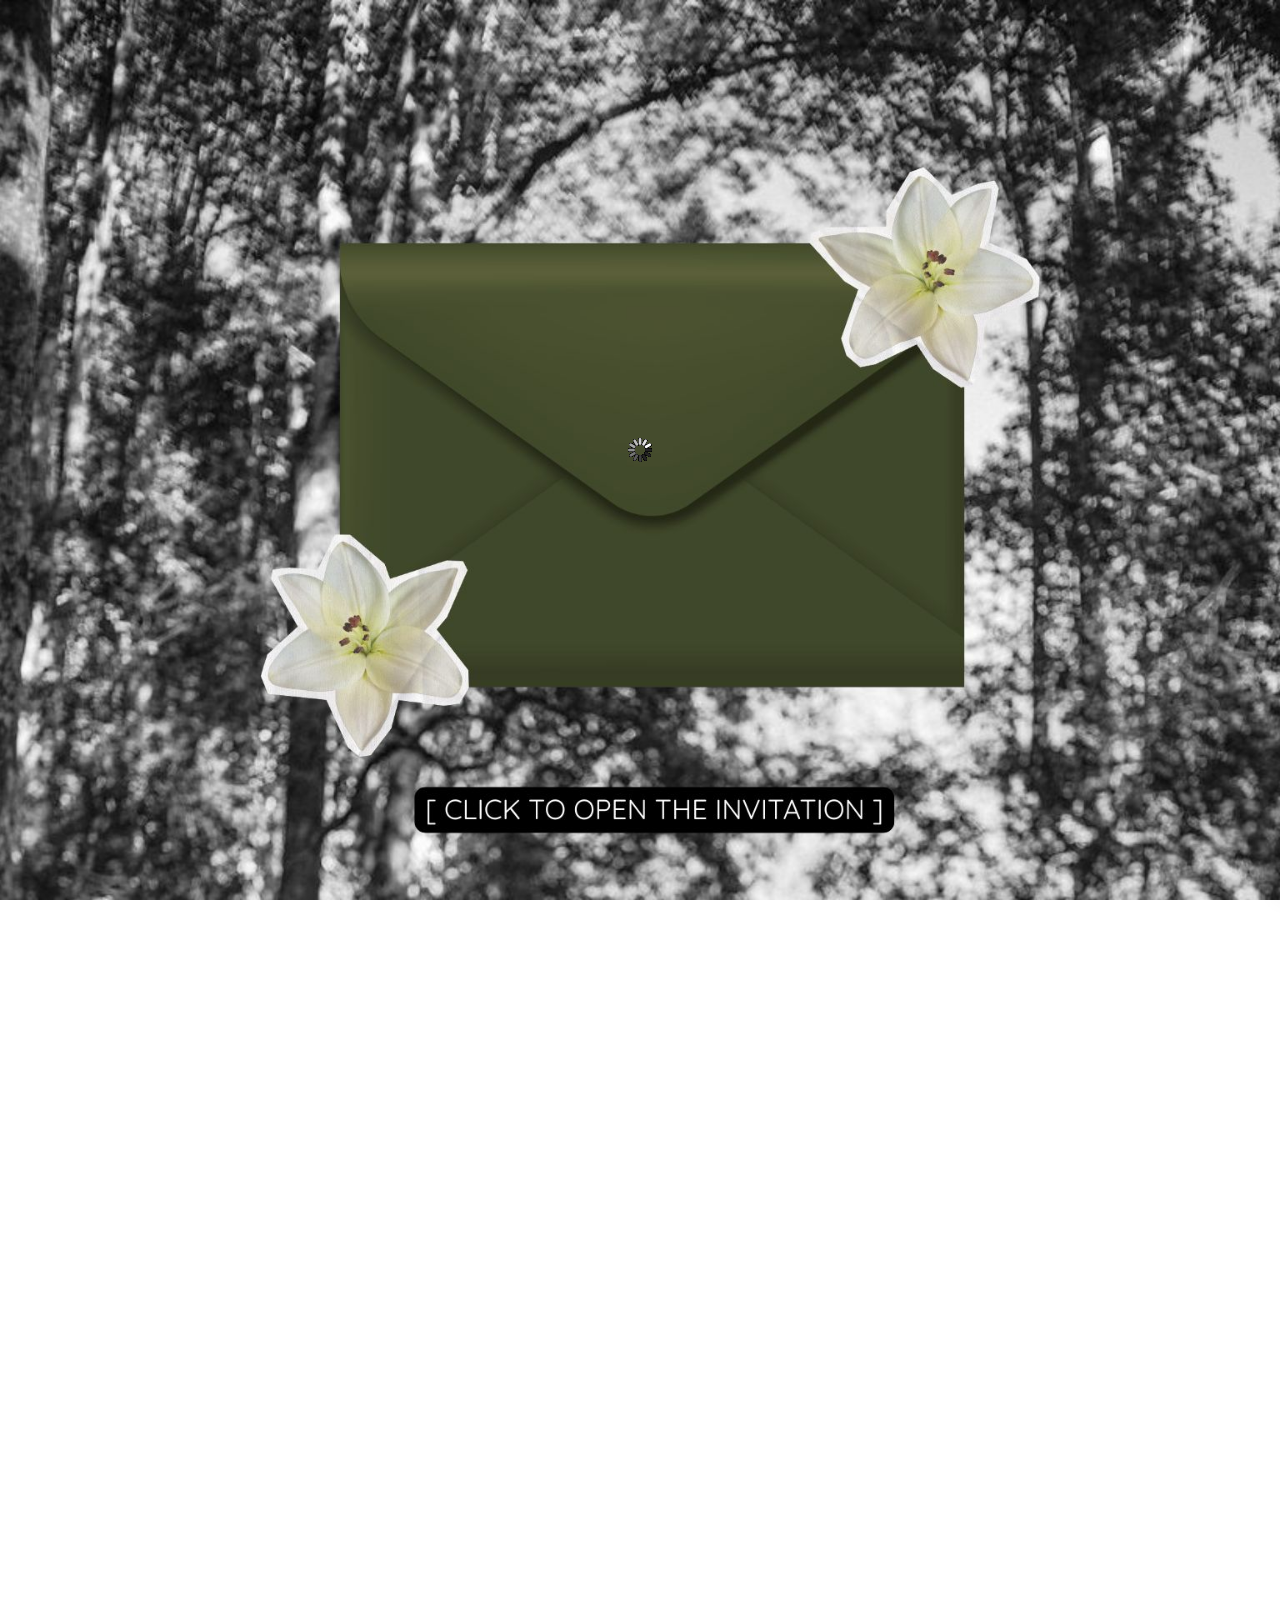
==== commit 12e50c1a: "deploy: livingbeings/wedding-rsvp@17b65ea5c66096082c6b54709daba7473b8841f7" ====
--- a/index.html
+++ b/index.html
@@ -65,13 +65,18 @@
 
 <div class="modal-welcome" id="modal-welcome">
     <div class="modal-welcome-content">
+        <img id="video-loading" src="img/fancybox_loading.gif" alt="Loading..." style="position: absolute; top: 50%; left: 50%; transform: translate(-50%, -50%); z-index: 10;">
         <video playsinline muted webkit-playsinline id="envelope" width="100%" preload="metadata">
             <source src="https://github.com/events-rsvp/alexmarcella/raw/refs/heads/master/video/envelope/envelope.m3u8#t=4.99" type="application/x-mpegURL">
+            <!-- <source src="video/envelope/envelope.m3u8#t=4.99" type="application/x-mpegURL"> -->
             <source src="https://github.com/events-rsvp/alexmarcella/raw/refs/heads/master/video/envelope_720.mp4#t=4.99" type="video/mp4">
+            <!-- <source src="video/envelope_720.mp4#t=4.99" type="video/mp4"> -->
         </video>
         <video playsinline muted webkit-playsinline id="envelope_vertical" width="100%" preload="metadata">
             <source src="https://github.com/events-rsvp/alexmarcella/raw/refs/heads/master/video/envelope_vertical/envelope_vertical.m3u8#t=4.99" type="application/x-mpegURL">
+            <!-- <source src="video/envelope_vertical/envelope_vertical.m3u8#t=4.99" type="application/x-mpegURL"> -->
             <source src="https://github.com/events-rsvp/alexmarcella/raw/refs/heads/master/video/envelope_vertical_720.mp4#t=4.99" type="video/mp4">
+            <!-- <source src="video/envelope_vertical_720.mp4#t=4.99" type="video/mp4"> -->
         </video>
     </div>
 </div>
@@ -85,7 +90,7 @@
         <li><a href="#our-story">Our Story</a></li>
         <li><a href="#rsvp">RSVP</a></li>
         <li><a href="#photo-album">Photo Album</a></li>
-        <li><a href="#video-bg">Video Playback</a></li>
+        <li><a href="#information">information</a></li>
     </ul>
 </nav>
 
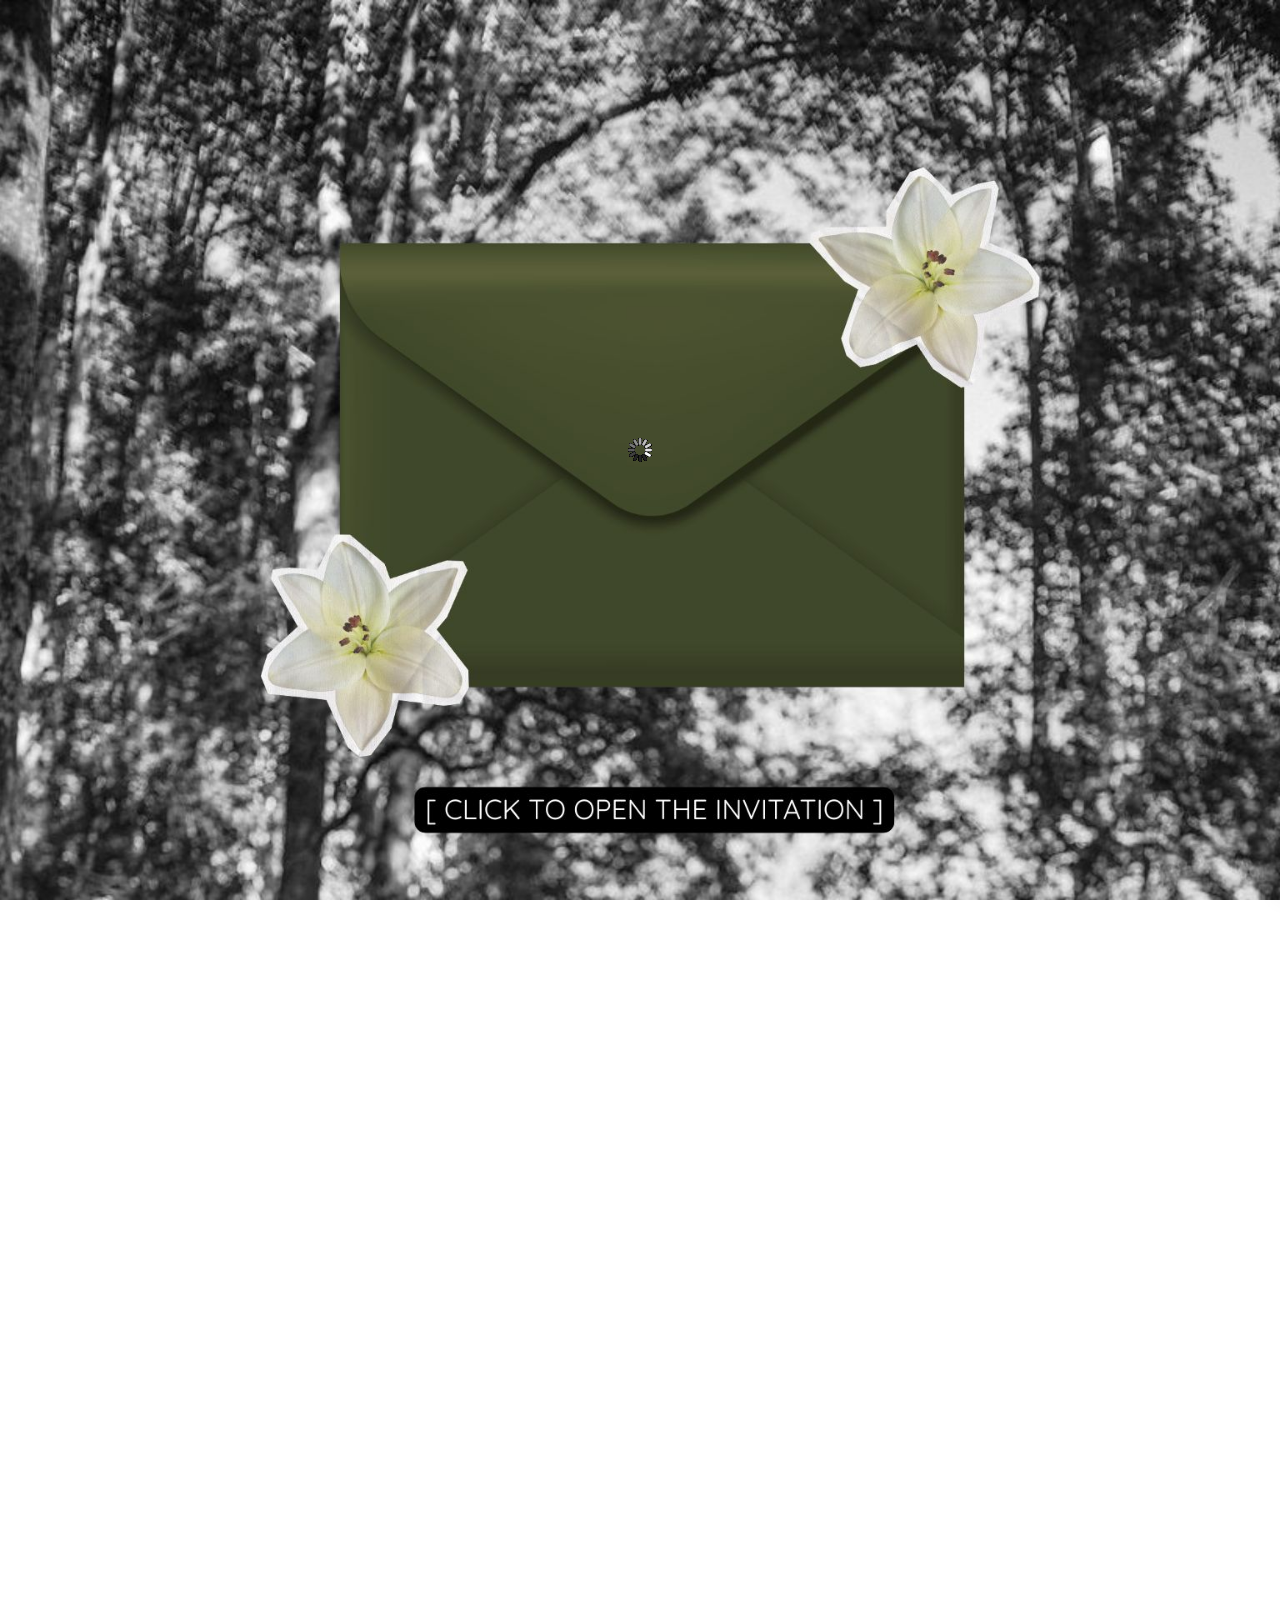
==== commit b89c1d1a: "deploy: livingbeings/wedding-rsvp@5c4ab85f2f69c2455ebbdc8c8a9c606b1cb6c4da" ====
--- a/index.html
+++ b/index.html
@@ -87,7 +87,7 @@
 <nav class="header-nav">
     <ul class="primary-nav">
         <li><a href="#home">Home</a></li>
-        <li><a href="#our-story">Our Story</a></li>
+        <li><a href="#our-story">Greetings</a></li>
         <li><a href="#rsvp">RSVP</a></li>
         <li><a href="#photo-album">Photo Album</a></li>
         <li><a href="#information">information</a></li>
@@ -118,7 +118,7 @@
     </div>
 </section>
 
-<section id="our-story" class="section-padding story-section" style="background-color: rgb(250,250,250);">
+<section id="our-story" class="section-padding story-section" style="background-color: rgb(251,251,251);">
     <div class="container">
         <div class="row">
             <div class="col-md-6 col-md-offset-3 text-center">
@@ -128,17 +128,14 @@
             </div>
         </div>
         <div class="row">
-            <div class="col-md-6 col-md-offset-3 text-center">
-                <p class="title">"Have a <span class="title-accent">Nice</span> day!"</p>
-                <p> is a phrase we say to each other every morning before we begin our day.<br><br> 
+            <div class="col-md-6 col-md-offset-3 text-justify">
+                <p> <span class="title-accent">"Have a Nice Day!"</span> is a phrase we say to each other every morning before we begin our day.<br><br> 
 
                     After 6 years being together, and living in a foreign country, we have learned to rely on each other. <br><br>
 
                     Life is uncertain and can be difficult, and not every day goes as planned, but one thing we are certain of is that we can always come back to each other, and that is what makes any day a nice day.<br><br>
                     
                     Because any day we share with the people we love can be truly special, we warmly invite you to celebrate our wedding with us. <br><br>
-                    
-                    We hope it will be a nice day filled with joy, laughter, and meaningful moments shared with the people we care about. <br><br>
                     
                     Your presence will make the day truly special, and we look forward to sharing this day together with all of you.<br><br>
 
@@ -242,7 +239,7 @@
         </div><!-- /.modal-dialog -->
     </div><!-- /.modal -->
     <div class="container text-center">
-        <h2 class="rsvp-title">RSVP</h2>
+        <h3 class="rsvp-title">RSVP</h3>
         <p class="rsvp-subtitle">We kindly request your response by <strong>May 6, 2026</strong>.</p>
         <div class="row">
             <div class="col-md-6 col-md-offset-3">
@@ -346,7 +343,7 @@
     <iframe id="bgndVideo" 
     width="560"
     height="315"
-    src="https://www.youtube.com/embed/K2zr0ap0Svk?si=f_H6MWL4KYNEgNxH&amp;controls=0&autoplay=1&loop=1&playlist=K2zr0ap0Svk&optimizeDisplay:1" 
+    src="https://www.youtube.com/embed/K2zr0ap0Svk?si=f_H6MWL4KYNEgNxH&amp;controls=0&autoplay=1&loop=1&playlist=K2zr0ap0Svk" 
     preload="lazy"
     title="YouTube video player" 
     frameborder="0" 
--- a/css/styles.min.css
+++ b/css/styles.min.css
@@ -1 +1 @@
-@import"https://fonts.googleapis.com/css2?family=Arimo:ital,wght@0,400..700;1,400..700&display=swap";@import"https://fonts.googleapis.com/css2?family=Quicksand:wght@300;400;500;600;700&display=swap";@import"https://fonts.googleapis.com/css2?family=Nanum+Myeongjo:wght@400;700;800&display=swap";@import"https://fonts.googleapis.com/css2?family=Qwitcher+Grypen:wght@400;700&display=swap";p{font-size:26.67px;line-height:1.4em;padding-bottom:20px}h1{font-size:66.67px;font-weight:400}@media(max-width: 768px){h1{font-size:40px}}h2{font-size:60px;font-weight:400}@media(max-width: 768px){h2{font-size:40px}}h4{font-size:26.67px;font-weight:400;text-transform:uppercase}h5{font-size:34.67px;text-transform:uppercase;font-weight:700}.btn{font-size:13px;border:solid 2px;-moz-border-radius:40px;-webkit-border-radius:40px;border-radius:40px;display:inline-block;text-transform:uppercase}.btn:hover,.btn:focus{color:#fff;border-color:#59603e;background-color:#59603e}.btn-white{font-size:13px;border:solid 2px;-moz-border-radius:40px;-webkit-border-radius:40px;border-radius:40px;display:inline-block;border-color:#fff}.btn-white:hover,.btn-white:focus{color:#59603e;border-color:#59603e}.btn-fill{color:#fff;border:solid 2px #59603e;-moz-border-radius:40px;-webkit-border-radius:40px;border-radius:40px;display:inline-block;text-transform:uppercase;background-color:#59603e}.btn-fill:hover,.btn-fill:focus{color:#fff;background-color:#4a5034;border-color:#4a5034}.btn-small{padding:8px 30px}.btn-large{padding:15px 40px}.btn-margin-right{margin-right:20px}section.intro,section.features-extra,section.rsvp{background:#fff}section.features,section.events,section.blog{background:#313131}.modal-welcome{position:fixed;top:0;left:0;width:100%;height:100%;padding:0 0;background-size:cover;z-index:10000;display:flex;justify-content:center;align-items:center}.modal-welcome:after{content:"";position:absolute;top:0;left:0;max-width:100%;max-height:100%;width:100vw;height:100vh;background-image:url("../img/envelope.jpg")}@media screen and (max-width: 768px){.modal-welcome:after{background-image:url("../img/envelope_vertical.jpg")}}.modal-welcome:after{background-size:cover;background-position:center;justify-content:center;align-items:center;background-repeat:no-repeat;z-index:1}.modal-welcome.remove{visibility:hidden;opacity:0;transition:visibility 0s 2s,opacity 1s linear}.modal-welcome-content{position:relative;z-index:2;object-fit:cover}.modal-welcome-content #envelope{display:flex;object-fit:cover;width:100vw;height:100vh;background-repeat:no-repeat}.modal-welcome-content #envelope_vertical{display:none;object-fit:cover;width:100vw;height:100vh}@media screen and (max-width: 768px){.modal-welcome-content #envelope{display:none}.modal-welcome-content #envelope_vertical{display:flex}}.modal-welcome-content .welcome-txt-the-wedding{letter-spacing:5px;font-size:40px;margin-bottom:10px}.modal-welcome-content .welcome-mempelai{font-family:"Quicksand",sans-serif;font-size:66px;font-weight:400;margin-bottom:20px}.modal-welcome-content .welcome-tgl{font-size:26px;letter-spacing:3px;margin-bottom:40px;text-transform:uppercase}.modal-welcome-content .welcome-dear{font-size:20px;margin-bottom:10px}.modal-welcome-content .welcome-name{font-family:"Quicksand",sans-serif;font-size:32px;margin-bottom:30px;font-weight:700;text-transform:uppercase}.modal-welcome-content .btn-open-invitation{background:#fff;color:#333;border:none;padding:12px 30px;font-weight:600;border-radius:30px;-moz-transition:all .3s;-o-transition:all .3s;-webkit-transition:all .3s;transition:all .3s}.modal-welcome-content .btn-open-invitation:hover{background:#f0f0f0;-moz-transform:scale(1.05);-o-transform:scale(1.05);-ms-transform:scale(1.05);-webkit-transform:scale(1.05);transform:scale(1.05)}html,body{width:100%;height:100%;overflow-x:hidden;overflow-y:hidden}body{font-family:"Quicksand",sans-serif;color:#333}.section-padding{padding:100px 0}.story-section{padding:100px 85px}.header{font-family:"Quicksand",sans-serif;font-weight:700;font-size:36px;margin-bottom:30px;letter-spacing:2px}.navicon{position:fixed;top:20px;right:20px;z-index:1001}.nav-toggle{display:block;width:40px;height:40px;background:#fff;border-radius:50%;position:relative;box-shadow:0 2px 10px rgba(0,0,0,.1)}.nav-toggle span,.nav-toggle span:before,.nav-toggle span:after{content:"";position:absolute;width:20px;height:2px;background:#333;left:10px;-moz-transition:all .3s;-o-transition:all .3s;-webkit-transition:all .3s;transition:all .3s}.nav-toggle span{top:19px}.nav-toggle span:before{top:-6px;left:0}.nav-toggle span:after{top:6px;left:0}.nav-toggle.active span{background:rgba(0,0,0,0)}.nav-toggle.active span:before{top:0;-moz-transform:rotate(45deg);-o-transform:rotate(45deg);-ms-transform:rotate(45deg);-webkit-transform:rotate(45deg);transform:rotate(45deg)}.nav-toggle.active span:after{top:0;-moz-transform:rotate(-45deg);-o-transform:rotate(-45deg);-ms-transform:rotate(-45deg);-webkit-transform:rotate(-45deg);transform:rotate(-45deg)}.header-nav{position:fixed;top:0;right:0;width:300px;height:100%;background:#fff;z-index:1000;padding-top:80px;-moz-transform:translateX(100%);-o-transform:translateX(100%);-ms-transform:translateX(100%);-webkit-transform:translateX(100%);transform:translateX(100%);-moz-transition:transform .4s ease;-o-transition:transform .4s ease;-webkit-transition:transform .4s ease;transition:transform .4s ease;box-shadow:-5px 0 20px rgba(0,0,0,.05)}.header-nav.open{-moz-transform:translateX(0);-o-transform:translateX(0);-ms-transform:translateX(0);-webkit-transform:translateX(0);transform:translateX(0)}.header-nav .primary-nav{list-style:none;padding:0}.header-nav .primary-nav li a{display:block;padding:15px 30px;color:#0f1015;font-weight:500;font-size:18px;-moz-transition:all .3s;-o-transition:all .3s;-webkit-transition:all .3s;transition:all .3s}.header-nav .primary-nav li a:hover{background:#f9f9f9;padding-left:40px}.hero{position:relative;height:100vh;width:100%;overflow:hidden}.hero-swiper{width:100%;height:100%;transform:scale(1.3) translate(-10%, -11%) rotate(0deg)}@media screen and (min-width: 768px){.hero-swiper{width:100%;height:2086.5px;transform:translate(0px, -1080.95px) rotate(0deg)}}.hero-swiper .swiper-slide{object-fit:cover;background-size:cover;background-position:center}.hero-overlay{position:absolute;top:0;left:0;width:100%;height:100%;z-index:10;color:#fff;pointer-events:none}.hero-date-box{display:flex;gap:40px;margin-bottom:50px}.hero-date-box .date-item{font-size:14px;letter-spacing:3px;line-height:1.6;border-right:1px solid hsla(0,0%,100%,.5);padding-right:40px}.hero-date-box .date-item:last-child{border-right:none;padding-right:0}.hero-container{height:100%;position:relative;padding:0}.hero-top-text{position:absolute;top:105px;left:50%;-moz-transform:translateX(-50%);-o-transform:translateX(-50%);-ms-transform:translateX(-50%);-webkit-transform:translateX(-50%);transform:translateX(-50%);width:672px;text-align:center;color:#fff}@media screen and (max-width: 768px){.hero-top-text{top:30%}}.hero-top-text .hero-subtitle{font-size:40px}@media screen and (max-width: 768px){.hero-top-text .hero-subtitle{padding-bottom:5px;font-size:20px}}.hero-top-text .hero-subtitle{line-height:40px;margin-bottom:0px;letter-spacing:0}.hero-top-text .hero-title{font-size:66.67px;line-height:66px}@media screen and (max-width: 768px){.hero-top-text .hero-title{font-size:35px;line-height:26px}}.hero-top-text .hero-title{font-weight:400;margin:0 0;font-family:"Nanum Myeongjo",serif}.hero-bottom-text{position:absolute;bottom:85px;left:85px;right:85px;display:flex;justify-content:space-between;font-size:26.67px;line-height:26px;letter-spacing:0}@media screen and (max-width: 768px){.hero-bottom-text{bottom:10%;left:5%;right:5%}}.hero-bottom-text p{margin:0;padding:0;color:#fff;line-height:26px;font-family:"Quicksand",sans-serif}@media screen and (max-width: 768px){.hero-bottom-text p{font-size:15px}}.hero-date-left{width:218px;text-align:left}.hero-venue-right{width:254px;text-align:left}.section-quote{background:#fff}.section-quote .quote-text{font-family:"Nanum Myeongjo",serif;font-style:italic;font-size:28px;line-height:1.6;color:#555;margin-bottom:20px}.section-quote .quote-author{font-family:"Quicksand",sans-serif;font-weight:700;letter-spacing:2px;color:#888}.introduction-section{background-image:url("../img/9ae4a3646adaa712ac95cad5a1b4fd57.jpg");min-height:100vh;background-size:cover;background-position:center;background-repeat:no-repeat;align-items:center;padding:85px 0px}@media(max-width: 768px){.introduction-section{padding:40px 0px;min-height:0;height:600px}}.introduction-section .container-fluid{z-index:1;width:100%}.introduction-section .container-fluid .filler{height:100px}@media screen and (max-width: 768px){.introduction-section .container-fluid{margin-top:90px;margin-bottom:0px;padding:0 0}.introduction-section .container-fluid .filler{height:15px}}.introduction-section .intro-label{font-kerning:none;text-decoration-line:none;text-decoration-style:solid;text-decoration-thickness:auto;font-size:30px;letter-spacing:0px;font-weight:400;font-size:"Quicksand",sans-serif}@media screen and (max-width: 768px){.introduction-section .intro-label{margin-bottom:0px;font-size:13px}}.introduction-section .names{font-family:"Nanum Myeongjo",serif;font-size:43px;font-weight:700;line-height:1.1}@media screen and (max-width: 768px){.introduction-section .names{margin-top:5px;margin-bottom:5px;font-size:15px}}.introduction-section .intro-desc{font-size:25px;font-weight:300}@media screen and (max-width: 768px){.introduction-section .intro-desc{font-size:11px}}.introduction-section .btn-instagram{display:inline-block;padding:8px 20px;border:1px solid #ddd;border-radius:20px;color:#333;font-weight:500;-moz-transition:all .3s;-o-transition:all .3s;-webkit-transition:all .3s;transition:all .3s}.introduction-section .btn-instagram:hover{background:#000;color:#fff;border-color:#000}.introduction-swiper{width:100%;height:100%;position:absolute;z-index:0}@media screen and (max-width: 768px){.introduction-swiper{transform:scale(1) translate(0, 0) rotate(0deg)}}.introduction-swiper .swiper-slide{object-fit:cover;background-size:cover;background-position:center}.groom-box,.bride-box{padding:0px 50px}@media screen and (max-width: 768px){.groom-box,.bride-box{padding:0px 23px}}.story-section{background:#fff;background-color:#fbfbfb;position:relative;isolation:isolate;padding:0px 0px;width:100vw;overflow:hidden;display:flex;justify-content:center;align-items:center}.story-section .container{padding:0px 0px;height:70%}.story-section .container .title{font-size:20px;font-family:"Quicksand",sans-serif}@media screen and (max-width: 768px){.story-section .container .title{padding-left:20%;padding-right:20%;font-size:20px}}.story-section .container .title-accent{font-family:"Qwitcher Grypen",cursive;font-size:40px}@media screen and (max-width: 768px){.story-section .container .title-accent{font-size:40px}}.story-section .story-title{font-family:"Nanum Myeongjo",serif;font-size:32px;margin-bottom:50px;color:#59603e}.story-section p{font-size:16px;line-height:1.8;margin-bottom:20px;color:#0f1015;padding-left:10%;padding-right:10%}.story-image-wrap{position:relative}.story-image-wrap img{border-radius:10px;box-shadow:0 10px 30px rgba(0,0,0,.1);max-width:80%;margin:0 auto;margin-top:100px}@media screen and (max-width: 768px){.story-image-wrap img{max-width:80%}}.story-image-wrap .story-hashtag{position:absolute;bottom:40px;right:40px;font-family:"Quicksand",sans-serif;font-size:24px;color:#fff;text-shadow:2px 2px 4px rgba(0,0,0,.5);-moz-transform:rotate(-5deg);-o-transform:rotate(-5deg);-ms-transform:rotate(-5deg);-webkit-transform:rotate(-5deg);transform:rotate(-5deg);font-weight:700}.story-image-icon{position:absolute;z-index:-1}.story-image-icon img{max-width:80%;transform:translate(-20%, 60%)}@media screen and (max-width: 768px){.story-image-icon img{max-width:60%;transform:translate(-20%, 60%)}}.story-image-icon .mirror{transform:scaleX(-1) translate(-40%, -2%)}@media screen and (max-width: 768px){.story-image-icon .mirror{transform:scaleX(-1) translate(-90%, -50%)}}.story-image-icon.text-right{right:0}.story-image-icon.text-left{left:0}.countdown-section{background:#313131;position:relative;overflow:hidden}.countdown-section:before,.countdown-section:after{content:"";position:absolute;width:404px;height:723px;background:url("../img/canva/42dabd8a-f1aa-41b1-803f-020bb690621d.png") no-repeat;background-size:contain;opacity:.2;z-index:1}.countdown-section:before{top:-100px;right:-100px;-moz-transform:scaleX(-1);-o-transform:scaleX(-1);-ms-transform:scaleX(-1);-webkit-transform:scaleX(-1);transform:scaleX(-1)}.countdown-section:after{bottom:-300px;left:-100px}.countdown-section .container{position:relative;z-index:2}.countdown-wrapper{display:flex;justify-content:center;gap:30px;margin-bottom:40px}.countdown-wrapper .countdown-item span{display:block;font-size:48px;font-weight:700;color:#0f1015}.countdown-wrapper .countdown-item p{font-size:14px;text-transform:uppercase;letter-spacing:2px;color:rgba(28,33,48,.5019607843)}.events{padding:40px 40px}.events h3{font-family:"Nanum Myeongjo",serif;color:#fff;margin-top:10%}@media screen and (max-width: 768px){.events h3{font-size:30px;text-align:left;margin-top:0;margin-bottom:10px}}.events .event-time{letter-spacing:.5px;font-weight:lighter;color:#fff;font-size:20px;margin-bottom:0;margin-top:0}@media screen and (max-width: 768px){.events .event-time{font-size:15px}}.events .event-place{margin-top:0;font-family:"Quicksand",sans-serif;font-size:30px;font-weight:700;color:#fff}@media screen and (max-width: 768px){.events .event-place{font-size:20px}}.events .event-address{margin-bottom:20px;color:#fff}@media screen and (max-width: 768px){.events .event-address{font-size:15px}}.events .dresscode{margin-top:20px;font-size:20px;font-weight:lighter;color:#fff;padding-bottom:0px}@media screen and (max-width: 768px){.events .dresscode{font-size:15px}}.events .dot{height:25px;width:25px;border-radius:50%;display:inline-block;margin-bottom:10px}.rsvp-section{padding:40px 40px}.rsvp-section .rsvp-title{margin-top:0px;font-family:"Nanum Myeongjo",serif;font-size:45px}.rsvp-section .rsvp-subtitle{font-family:"Quicksand",sans-serif;font-size:20px;text-transform:uppercase}.rsvp-form .rsvp-btn{padding:15px 0;border-radius:3px;width:100%;font-size:20px}@media screen and (max-width: 768px){.rsvp-form .rsvp-btn{font-size:15px}}.rsvp-form .form-input-group{width:100%;height:55px;margin:0 auto 10px;-moz-border-radius:5px;-webkit-border-radius:5px;border-radius:5px;border:solid 1px #e0d8c4;text-align:left;position:relative}.rsvp-form .form-input-group i{color:#59603e;font-size:14px}.rsvp-form .form-input-group i:after{content:"";height:30px;width:1px;border-right:solid 1px #e0d8c4;position:absolute;top:50%;left:30px;transform:translateY(-50%)}.rsvp-form .form-input-group i.fa-user,.rsvp-form .form-input-group i.fa-users,.rsvp-form .form-input-group .fa-envelope,.rsvp-form .form-input-group .fa-cutlery,.rsvp-form .form-input-group .fa-bed{font-size:14px;position:absolute;top:50%;transform:translateY(-50%);margin-left:20px}.rsvp-form .form-input-group input,.rsvp-form .form-input-group select{padding-left:68px;width:100%;height:100%;-moz-border-radius:6px;-webkit-border-radius:6px;border-radius:6px;border:none;-webkit-appearance:none;-moz-appearance:none;appearance:none;font-family:inherit;background-color:rgba(0,0,0,0)}.rsvp-form .form-input-group input::-webkit-input-placeholder{color:rgba(28,33,48,.5019607843)}.rsvp-form .form-input-group input:-moz-placeholder{color:rgba(28,33,48,.5019607843)}.rsvp-form .form-input-group input::-moz-placeholder{color:rgba(28,33,48,.5019607843)}.rsvp-form .form-input-group input:-ms-input-placeholder{color:rgba(28,33,48,.5019607843)}.rsvp-form .form-input-group select{cursor:pointer}.rsvp-form .form-input-group select:invalid{color:rgba(28,33,48,.5019607843)}.rsvp-form .form-input-group select option{color:#333}.token-section{background-image:url("../img/5488cb9d52a97fb64a4272aa1111ad45.jpg");background-size:cover;background-position:center;color:#fff;min-height:100vh;display:flex;align-items:center}@media screen and (max-width: 768px){.token-section{height:400px;min-height:0}}.token-section .token-overlay{padding:0 0;text-align:right;margin-left:60%}@media screen and (max-width: 768px){.token-section .token-overlay{margin-left:45%}}.token-section .token-overlay{margin-right:0px}.token-section .token-overlay .token-title{font-family:"Nanum Myeongjo",serif;color:#fff;text-shadow:5px 5px 10px rgba(0,0,0,.5);margin-top:20%;font-size:40px}@media screen and (max-width: 768px){.token-section .token-overlay .token-title{font-size:20px;margin-top:15%}}.token-section .token-overlay .token-subtitle{font-size:18px;text-transform:uppercase;padding-bottom:0}@media screen and (max-width: 768px){.token-section .token-overlay .token-subtitle{margin-bottom:0px;font-size:10px}}.token-section .token-overlay .btn-fill{border-radius:3px;font-size:13px}@media screen and (max-width: 768px){.token-section .token-overlay .btn-fill{font-size:8px}}.token-box{background:#2d2d2d;padding:20px;border-radius:15px;box-shadow:0 5px 20px rgba(0,0,0,.05);display:inline-block;margin-top:30px}@media screen and (max-width: 768px){.token-box{box-shadow:0 0px 4px rgba(0,0,0,.05);font-size:10px;margin-top:0px;padding:5px}}.token-box p{font-size:20px}@media screen and (max-width: 768px){.token-box p{font-size:15px}}.spotify-section{padding:40px 40px;background-color:#313131;color:#fff}@media screen and (max-width: 768px){.spotify-section{padding:40px 0px}}.spotify-section .title{color:#fff;font-size:20px;font-family:"Quicksand",sans-serif}@media screen and (max-width: 768px){.spotify-section .title{font-size:15px}}.spotify-section .title-accent{font-family:"Qwitcher Grypen",cursive;font-size:40px}@media screen and (max-width: 768px){.spotify-section .title-accent{font-size:30px}}#photo-album{overflow:hidden;padding:20px 0}#photo-album .header{font-family:"Nanum Myeongjo",serif;font-size:40px}@media screen and (max-width: 768px){#photo-album .header{font-size:20px}}#photo-album .marquee{display:flex;width:max-content;animation:marquee 100s linear infinite}#photo-album .marquee:hover{animation-play-state:paused}@keyframes marquee{0%{transform:translateX(0)}100%{transform:translateX(-50%)}}#photo-album .img-wrap{flex:0 0 auto;height:400px;max-width:100wh;margin:0 10px;position:relative;overflow:hidden;border-radius:4px}@media(max-width: 768px){#photo-album .img-wrap{height:300px}}@media(max-width: 480px){#photo-album .img-wrap{height:200px}}#photo-album .img-wrap img{height:100%;width:auto;object-fit:contain;transition:all 300ms ease-in-out}#photo-album .img-wrap:hover img{transform:scale(1.05)}.wishes-display{margin-top:40px;max-height:400px;overflow-y:auto;padding-right:15px}.wishes-display .wish-item{background:#fff;padding:20px;border-radius:10px;margin-bottom:15px;border-left:4px solid #333;box-shadow:0 2px 10px rgba(0,0,0,.03)}.wishes-display .wish-item strong{display:block;margin-bottom:5px}.wishes-display .wish-item p{margin:0;color:#666}footer{background:#313131;padding:60px 0}footer p{letter-spacing:3px;font-size:14px;margin:20px 0;color:#0f1015}footer .social-links{margin-top:20px}footer .social-links a{font-size:24px;margin:0 10px;color:#0f1015}.audio-control{position:fixed;bottom:20px;left:20px;z-index:1001}.audio-control .btn-audio{width:50px;height:50px;border-radius:50%;background:#fff;border:none;box-shadow:0 2px 10px rgba(0,0,0,.1);font-size:30px;display:flex;justify-content:center;align-items:center;color:#333;cursor:pointer}.wp1,.wp2,.wp3,.wp4,.wp5,.wp6,.wp7,.wp8,.wp9{visibility:hidden}.animated{visibility:visible !important}#video-bg{position:relative;min-height:80vh;overflow:hidden}@media(max-width: 756px){#video-bg{min-height:25%}}#video-bg .header{position:relative;z-index:10;color:#fff}#bgndVideo{position:absolute;top:0;left:0;width:100vw;height:100vh;align-items:center;object-fit:cover}@media(max-width: 756px){#bgndVideo{top:50%;left:50%;transform:translate(-50%, -50%)}}#video-content{width:100%;height:100%;position:relative;text-align:center}#video-content h5{color:#fff;font-size:30px;font-weight:300;letter-spacing:10px}#video-content p{color:#fff}#information{padding:20px 0;padding-bottom:80px}#information .panel-group{margin-top:30px}#information .header{font-family:"Nanum Myeongjo",serif;font-size:40px}@media screen and (max-width: 768px){#information .header{font-size:20px}}#information .panel{background-color:rgba(0,0,0,0);border:none;box-shadow:none;border-bottom:1px solid rgba(0,0,0,.1);border-radius:0;margin-top:0 !important}#information .panel:first-child{border-top:1px solid rgba(0,0,0,.1)}#information .panel-heading{padding:0;background-color:rgba(0,0,0,0);border:none}#information .panel-title{font-family:"Quicksand",sans-serif;font-size:15px}#information .panel-title a{display:block;padding:20px 0;color:#59603e;text-decoration:none;position:relative}#information .panel-title a:after{content:"";font-family:"FontAwesome";position:absolute;right:0;top:50%;transform:translateY(-50%);transition:transform .3s ease}#information .panel-title a.collapsed:after{transform:translateY(-50%) rotate(-90deg)}#information .panel-title a:hover{color:#000}#information .panel-body{padding:0 0 20px 0;border-top:none !important;font-family:"Quicksand",sans-serif;line-height:1.6;color:#333}#information .panel-body p{margin-bottom:15px;font-size:15px}#information .panel-body p:last-child{margin-bottom:0}#information .panel-body h5{font-size:15px;font-weight:600;margin:20px 0 10px 0;text-decoration:underline}#information .panel-body.no-padding{padding:0}#map-canvas{max-width:100%;max-height:40vh;border:0}#rsvp-modal .modal-dialog{max-width:900px;width:90%;margin:30px auto}@media screen and (max-width: 768px){#rsvp-modal .modal-dialog{margin:15px auto;width:95%}}#rsvp-modal .modal-content{border-radius:0;border:none;overflow:hidden;background:#fff}#rsvp-modal .close{position:absolute;right:20px;top:20px;z-index:10;font-size:30px;font-weight:normal;color:#fff;opacity:1;text-shadow:0 1px 3px rgba(0,0,0,.5)}@media screen and (max-width: 768px){#rsvp-modal .close{color:#000;text-shadow:none}}#rsvp-modal .rsvp-modal-row{display:flex;flex-wrap:nowrap;margin:0;width:100%}#rsvp-modal .rsvp-modal-text{flex:0 0 60%;width:60%;padding:60px 40px;display:flex;flex-direction:column;justify-content:center}@media screen and (max-width: 768px){#rsvp-modal .rsvp-modal-text{padding:20px 15px}}#rsvp-modal .rsvp-modal-image{flex:0 0 40%;width:40%}#rsvp-modal .rsvp-modal-image img{width:100%;height:100%;object-fit:cover;display:block;min-height:200px}#rsvp-modal .thank-you-title{font-family:"Nanum Myeongjo",serif;font-size:48px;text-transform:uppercase;margin-top:0;color:#000;font-weight:400;margin-bottom:10px}@media screen and (max-width: 768px){#rsvp-modal .thank-you-title{font-size:20px;margin-bottom:5px}}#rsvp-modal .thank-you-subtitle{font-family:"Quicksand",sans-serif;font-size:14px;text-transform:uppercase;margin-bottom:30px;color:#000;letter-spacing:.5px}@media screen and (max-width: 768px){#rsvp-modal .thank-you-subtitle{font-size:7px;letter-spacing:0;line-height:1.2;margin-bottom:15px}}#rsvp-modal p{padding-bottom:0px}#rsvp-modal .thank-you-cursive{font-family:"Qwitcher Grypen",cursive;font-size:38px;margin-bottom:40px;color:#000}@media screen and (max-width: 768px){#rsvp-modal .thank-you-cursive{font-size:20px;margin-bottom:15px}}#rsvp-modal #add-to-cal{display:flex;align-items:center}@media screen and (max-width: 768px){#rsvp-modal #add-to-cal{justify-content:flex-start}}#rsvp-modal #add-to-calendar-label{border-radius:10px;width:100%;max-width:300px;height:50px;display:flex;align-items:center;justify-content:center;font-family:"Quicksand",sans-serif;text-transform:uppercase;letter-spacing:1px;margin:0}@media screen and (max-width: 768px){#rsvp-modal #add-to-calendar-label{max-width:80%;height:25px;font-size:8px}}+@import"https://fonts.googleapis.com/css2?family=Arimo:ital,wght@0,400..700;1,400..700&display=swap";@import"https://fonts.googleapis.com/css2?family=Quicksand:wght@300;400;500;600;700&display=swap";@import"https://fonts.googleapis.com/css2?family=Nanum+Myeongjo:wght@400;700;800&display=swap";@import"https://fonts.googleapis.com/css2?family=Qwitcher+Grypen:wght@400;700&display=swap";p{font-size:26.67px;line-height:1.4em;padding-bottom:20px}h1{font-size:66.67px;font-weight:400}@media(max-width: 768px){h1{font-size:40px}}h2{font-size:60px;font-weight:400}@media(max-width: 768px){h2{font-size:40px}}h4{font-size:26.67px;font-weight:400;text-transform:uppercase}h5{font-size:34.67px;text-transform:uppercase;font-weight:700}.btn{font-size:13px;border:solid 2px;-moz-border-radius:40px;-webkit-border-radius:40px;border-radius:40px;display:inline-block;text-transform:uppercase}.btn:hover,.btn:focus{color:#fff;border-color:#59603e;background-color:#59603e}.btn-white{font-size:13px;border:solid 2px;-moz-border-radius:40px;-webkit-border-radius:40px;border-radius:40px;display:inline-block;border-color:#fff}.btn-white:hover,.btn-white:focus{color:#59603e;border-color:#59603e}.btn-fill{color:#fff;border:solid 2px #59603e;-moz-border-radius:40px;-webkit-border-radius:40px;border-radius:40px;display:inline-block;text-transform:uppercase;background-color:#59603e}.btn-fill:hover,.btn-fill:focus{color:#fff;background-color:#4a5034;border-color:#4a5034}.btn-small{padding:8px 30px}.btn-large{padding:15px 40px}.btn-margin-right{margin-right:20px}section.intro,section.features-extra,section.rsvp{background:#fff}section.features,section.events,section.blog{background:#313131}.modal-welcome{position:fixed;top:0;left:0;width:100%;height:100%;padding:0 0;background-size:cover;z-index:10000;display:flex;justify-content:center;align-items:center}.modal-welcome:after{content:"";position:absolute;top:0;left:0;max-width:100%;max-height:100%;width:100vw;height:100vh;background-image:url("../img/envelope.jpg")}@media screen and (max-width: 768px){.modal-welcome:after{background-image:url("../img/envelope_vertical.jpg")}}.modal-welcome:after{background-size:cover;background-position:center;justify-content:center;align-items:center;background-repeat:no-repeat;z-index:1}.modal-welcome.remove{visibility:hidden;opacity:0;transition:visibility 0s 2s,opacity 1s linear}.modal-welcome-content{position:relative;z-index:2;object-fit:cover}.modal-welcome-content #envelope{display:flex;object-fit:cover;width:100vw;height:100vh;background-repeat:no-repeat}.modal-welcome-content #envelope_vertical{display:none;object-fit:cover;width:100vw;height:100vh}@media screen and (max-width: 768px){.modal-welcome-content #envelope{display:none}.modal-welcome-content #envelope_vertical{display:flex}}.modal-welcome-content .welcome-txt-the-wedding{letter-spacing:5px;font-size:40px;margin-bottom:10px}.modal-welcome-content .welcome-mempelai{font-family:"Quicksand",sans-serif;font-size:66px;font-weight:400;margin-bottom:20px}.modal-welcome-content .welcome-tgl{font-size:26px;letter-spacing:3px;margin-bottom:40px;text-transform:uppercase}.modal-welcome-content .welcome-dear{font-size:20px;margin-bottom:10px}.modal-welcome-content .welcome-name{font-family:"Quicksand",sans-serif;font-size:32px;margin-bottom:30px;font-weight:700;text-transform:uppercase}.modal-welcome-content .btn-open-invitation{background:#fff;color:#333;border:none;padding:12px 30px;font-weight:600;border-radius:30px;-moz-transition:all .3s;-o-transition:all .3s;-webkit-transition:all .3s;transition:all .3s}.modal-welcome-content .btn-open-invitation:hover{background:#f0f0f0;-moz-transform:scale(1.05);-o-transform:scale(1.05);-ms-transform:scale(1.05);-webkit-transform:scale(1.05);transform:scale(1.05)}html,body{width:100%;height:100%;overflow-x:hidden;overflow-y:hidden}body{font-family:"Quicksand",sans-serif;color:#333}.section-padding{padding:100px 0}.story-section{padding:100px 85px}.header{font-family:"Quicksand",sans-serif;font-weight:700;font-size:36px;margin-bottom:30px;letter-spacing:2px}.navicon{position:fixed;top:20px;right:20px;z-index:1001}.nav-toggle{display:block;width:40px;height:40px;background:#fff;border-radius:50%;position:relative;box-shadow:0 2px 10px rgba(0,0,0,.1)}.nav-toggle span,.nav-toggle span:before,.nav-toggle span:after{content:"";position:absolute;width:20px;height:2px;background:#333;left:10px;-moz-transition:all .3s;-o-transition:all .3s;-webkit-transition:all .3s;transition:all .3s}.nav-toggle span{top:19px}.nav-toggle span:before{top:-6px;left:0}.nav-toggle span:after{top:6px;left:0}.nav-toggle.active span{background:rgba(0,0,0,0)}.nav-toggle.active span:before{top:0;-moz-transform:rotate(45deg);-o-transform:rotate(45deg);-ms-transform:rotate(45deg);-webkit-transform:rotate(45deg);transform:rotate(45deg)}.nav-toggle.active span:after{top:0;-moz-transform:rotate(-45deg);-o-transform:rotate(-45deg);-ms-transform:rotate(-45deg);-webkit-transform:rotate(-45deg);transform:rotate(-45deg)}.header-nav{position:fixed;top:0;right:0;width:300px;height:100%;background:#fff;z-index:1000;padding-top:80px;-moz-transform:translateX(100%);-o-transform:translateX(100%);-ms-transform:translateX(100%);-webkit-transform:translateX(100%);transform:translateX(100%);-moz-transition:transform .4s ease;-o-transition:transform .4s ease;-webkit-transition:transform .4s ease;transition:transform .4s ease;box-shadow:-5px 0 20px rgba(0,0,0,.05)}.header-nav.open{-moz-transform:translateX(0);-o-transform:translateX(0);-ms-transform:translateX(0);-webkit-transform:translateX(0);transform:translateX(0)}.header-nav .primary-nav{list-style:none;padding:0;font-family:"Quicksand",sans-serif;text-transform:uppercase}.header-nav .primary-nav li a{display:block;padding:15px 30px;color:#0f1015;font-size:18px;-moz-transition:all .3s;-o-transition:all .3s;-webkit-transition:all .3s;transition:all .3s}.header-nav .primary-nav li a:hover{background:#f9f9f9;padding-left:40px}.hero{position:relative;height:100vh;width:100%;overflow:hidden}.hero-swiper{width:100%;height:100%;transform:scale(1.3) translate(-10%, -11%) rotate(0deg)}@media screen and (min-width: 768px){.hero-swiper{width:100%;height:2086.5px;transform:translate(0px, -1080.95px) rotate(0deg)}}.hero-swiper .swiper-slide{object-fit:cover;background-size:cover;background-position:center}.hero-overlay{position:absolute;top:0;left:0;width:100%;height:100%;z-index:10;color:#fff;pointer-events:none}.hero-date-box{display:flex;gap:40px;margin-bottom:50px}.hero-date-box .date-item{font-size:14px;letter-spacing:3px;line-height:1.6;border-right:1px solid hsla(0,0%,100%,.5);padding-right:40px}.hero-date-box .date-item:last-child{border-right:none;padding-right:0}.hero-container{height:100%;position:relative;padding:0}.hero-top-text{position:absolute;top:105px;left:50%;-moz-transform:translateX(-50%);-o-transform:translateX(-50%);-ms-transform:translateX(-50%);-webkit-transform:translateX(-50%);transform:translateX(-50%);width:672px;text-align:center;color:#fff}@media screen and (max-width: 768px){.hero-top-text{top:30%}}.hero-top-text .hero-subtitle{font-size:40px}@media screen and (max-width: 768px){.hero-top-text .hero-subtitle{padding-bottom:5px;font-size:20px}}.hero-top-text .hero-subtitle{line-height:40px;margin-bottom:0px;letter-spacing:0}.hero-top-text .hero-title{font-size:66.67px;line-height:66px}@media screen and (max-width: 768px){.hero-top-text .hero-title{font-size:35px;line-height:26px}}.hero-top-text .hero-title{font-weight:400;margin:0 0;font-family:"Nanum Myeongjo",serif}.hero-bottom-text{position:absolute;bottom:85px;left:85px;right:85px;display:flex;justify-content:space-between;font-size:26.67px;line-height:26px;letter-spacing:0}@media screen and (max-width: 768px){.hero-bottom-text{bottom:10%;left:5%;right:5%}}.hero-bottom-text p{margin:0;padding:0;color:#fff;line-height:26px;font-family:"Quicksand",sans-serif}@media screen and (max-width: 768px){.hero-bottom-text p{font-size:15px}}.hero-date-left{width:218px;text-align:left}.hero-venue-right{width:254px;text-align:left}.section-quote{background:#fff}.section-quote .quote-text{font-family:"Nanum Myeongjo",serif;font-style:italic;font-size:28px;line-height:1.6;color:#555;margin-bottom:20px}.section-quote .quote-author{font-family:"Quicksand",sans-serif;font-weight:700;letter-spacing:2px;color:#888}.introduction-section{background-image:url("../img/9ae4a3646adaa712ac95cad5a1b4fd57.jpg");min-height:100vh;background-size:cover;background-position:center;background-repeat:no-repeat;align-items:center;padding:85px 0px}@media(max-width: 768px){.introduction-section{padding:40px 0px;min-height:0;height:600px}}.introduction-section .container-fluid{z-index:1;width:100%}.introduction-section .container-fluid .filler{height:100px}@media screen and (max-width: 768px){.introduction-section .container-fluid{margin-top:90px;margin-bottom:0px;padding:0 0}.introduction-section .container-fluid .filler{height:15px}}.introduction-section .intro-label{font-kerning:none;text-decoration-line:none;text-decoration-style:solid;text-decoration-thickness:auto;font-size:30px;letter-spacing:0px;font-weight:400;font-size:"Quicksand",sans-serif}@media screen and (max-width: 768px){.introduction-section .intro-label{margin-bottom:0px;font-size:13px}}.introduction-section .names{font-family:"Nanum Myeongjo",serif;font-size:43px;font-weight:700;line-height:1.1}@media screen and (max-width: 768px){.introduction-section .names{margin-top:5px;margin-bottom:5px;font-size:15px}}.introduction-section .intro-desc{font-size:25px;font-weight:300}@media screen and (max-width: 768px){.introduction-section .intro-desc{font-size:11px}}.introduction-section .btn-instagram{display:inline-block;padding:8px 20px;border:1px solid #ddd;border-radius:20px;color:#333;font-weight:500;-moz-transition:all .3s;-o-transition:all .3s;-webkit-transition:all .3s;transition:all .3s}.introduction-section .btn-instagram:hover{background:#000;color:#fff;border-color:#000}.introduction-swiper{width:100%;height:100%;position:absolute;z-index:0}@media screen and (max-width: 768px){.introduction-swiper{transform:scale(1) translate(0, 0) rotate(0deg)}}.introduction-swiper .swiper-slide{object-fit:cover;background-size:cover;background-position:center}.groom-box,.bride-box{padding:0px 50px}@media screen and (max-width: 768px){.groom-box,.bride-box{padding:0px 23px}}.story-section{background:#fff;background-color:#fbfbfb;position:relative;isolation:isolate;padding:0px 0px;width:100vw;overflow:hidden;display:flex;justify-content:center;align-items:center}.story-section .container{padding:0px 0px;height:70%}.story-section .container .title{font-size:20px;font-family:"Quicksand",sans-serif}@media screen and (max-width: 768px){.story-section .container .title{padding-left:20%;padding-right:20%;font-size:20px}}.story-section .container .title-accent{font-family:"Qwitcher Grypen",cursive;font-size:30px;line-height:1}.story-section .story-title{font-family:"Nanum Myeongjo",serif;font-size:32px;margin-bottom:50px;color:#59603e}.story-section p{padding-top:20px;font-size:15px;line-height:1.4;margin:10px 10px;color:#0f1015;padding-left:10%;padding-right:10%}.story-image-wrap{position:relative}.story-image-wrap img{box-shadow:0 10px 30px rgba(0,0,0,.1);max-width:80%;margin:0 auto;margin-top:100px}@media screen and (max-width: 768px){.story-image-wrap img{max-width:80%}}.story-image-wrap .story-hashtag{position:absolute;bottom:40px;right:40px;font-family:"Quicksand",sans-serif;font-size:24px;color:#fff;text-shadow:2px 2px 4px rgba(0,0,0,.5);-moz-transform:rotate(-5deg);-o-transform:rotate(-5deg);-ms-transform:rotate(-5deg);-webkit-transform:rotate(-5deg);transform:rotate(-5deg);font-weight:700}.story-image-icon{position:absolute;z-index:-1}.story-image-icon img{max-width:80%;transform:translate(-20%, 60%)}@media screen and (max-width: 768px){.story-image-icon img{max-width:60%;transform:translate(-20%, 60%)}}.story-image-icon .mirror{transform:scaleX(-1) translate(-40%, -2%)}@media screen and (max-width: 768px){.story-image-icon .mirror{transform:scaleX(-1) translate(-90%, -50%)}}.story-image-icon.text-right{right:0}.story-image-icon.text-left{left:0}.countdown-section{background:#313131;position:relative;overflow:hidden}.countdown-section:before,.countdown-section:after{content:"";position:absolute;width:404px;height:723px;background:url("../img/canva/42dabd8a-f1aa-41b1-803f-020bb690621d.png") no-repeat;background-size:contain;opacity:.2;z-index:1}.countdown-section:before{top:-100px;right:-100px;-moz-transform:scaleX(-1);-o-transform:scaleX(-1);-ms-transform:scaleX(-1);-webkit-transform:scaleX(-1);transform:scaleX(-1)}.countdown-section:after{bottom:-300px;left:-100px}.countdown-section .container{position:relative;z-index:2}.countdown-wrapper{display:flex;justify-content:center;gap:30px;margin-bottom:40px}.countdown-wrapper .countdown-item span{display:block;font-size:48px;font-weight:700;color:#0f1015}.countdown-wrapper .countdown-item p{font-size:14px;text-transform:uppercase;letter-spacing:2px;color:rgba(28,33,48,.5019607843)}.events{padding:40px 40px}.events h3{font-family:"Nanum Myeongjo",serif;color:#fff;margin-top:10%}@media screen and (max-width: 768px){.events h3{font-size:30px;text-align:left;margin-top:0;margin-bottom:10px}}.events .event-time{letter-spacing:.5px;font-weight:lighter;color:#fff;font-size:20px;margin-bottom:0;margin-top:0}@media screen and (max-width: 768px){.events .event-time{font-size:15px}}.events .event-place{margin-top:0;font-family:"Quicksand",sans-serif;font-size:30px;font-weight:700;color:#fff}@media screen and (max-width: 768px){.events .event-place{font-size:20px}}.events .event-address{margin-bottom:20px;color:#fff}@media screen and (max-width: 768px){.events .event-address{font-size:15px}}.events .dresscode{margin-top:20px;font-size:20px;font-weight:lighter;color:#fff;padding-bottom:0px}@media screen and (max-width: 768px){.events .dresscode{font-size:15px}}.events .dot{height:25px;width:25px;border-radius:50%;display:inline-block;margin-bottom:10px}.rsvp-section{padding:40px 40px}.rsvp-section .rsvp-title{margin-top:0px;font-family:"Nanum Myeongjo",serif;font-size:40px;font-weight:700;letter-spacing:2px}@media screen and (max-width: 768px){.rsvp-section .rsvp-title{font-size:20px}}.rsvp-section .rsvp-subtitle{font-family:"Quicksand",sans-serif;font-size:20px;text-transform:uppercase}@media screen and (max-width: 768px){.rsvp-section .rsvp-subtitle{font-size:15px}}.rsvp-form .rsvp-btn{padding:15px 0;border-radius:3px;width:100%;font-size:20px}@media screen and (max-width: 768px){.rsvp-form .rsvp-btn{font-size:15px}}.rsvp-form .form-input-group{width:100%;height:55px;margin:0 auto 10px;-moz-border-radius:5px;-webkit-border-radius:5px;border-radius:5px;border:solid 1px #e0d8c4;text-align:left;position:relative}.rsvp-form .form-input-group i{color:#59603e;font-size:14px}.rsvp-form .form-input-group i:after{content:"";height:30px;width:1px;border-right:solid 1px #e0d8c4;position:absolute;top:50%;left:30px;transform:translateY(-50%)}.rsvp-form .form-input-group i.fa-user,.rsvp-form .form-input-group i.fa-users,.rsvp-form .form-input-group .fa-envelope,.rsvp-form .form-input-group .fa-cutlery,.rsvp-form .form-input-group .fa-bed{font-size:14px;position:absolute;top:50%;transform:translateY(-50%);margin-left:20px}.rsvp-form .form-input-group input,.rsvp-form .form-input-group select{padding-left:68px;width:100%;height:100%;-moz-border-radius:6px;-webkit-border-radius:6px;border-radius:6px;border:none;-webkit-appearance:none;-moz-appearance:none;appearance:none;font-family:inherit;background-color:rgba(0,0,0,0)}.rsvp-form .form-input-group input::-webkit-input-placeholder{color:rgba(28,33,48,.5019607843)}.rsvp-form .form-input-group input:-moz-placeholder{color:rgba(28,33,48,.5019607843)}.rsvp-form .form-input-group input::-moz-placeholder{color:rgba(28,33,48,.5019607843)}.rsvp-form .form-input-group input:-ms-input-placeholder{color:rgba(28,33,48,.5019607843)}.rsvp-form .form-input-group select{cursor:pointer}.rsvp-form .form-input-group select:invalid{color:rgba(28,33,48,.5019607843)}.rsvp-form .form-input-group select option{color:#333}.token-section{background-image:url("../img/5488cb9d52a97fb64a4272aa1111ad45.jpg");background-size:cover;background-position:center;color:#fff;min-height:100vh;display:flex;align-items:center}@media screen and (max-width: 768px){.token-section{height:400px;min-height:0}}.token-section .token-overlay{padding:0 0;text-align:right;margin-left:60%}@media screen and (max-width: 768px){.token-section .token-overlay{margin-left:45%}}.token-section .token-overlay{margin-right:0px}.token-section .token-overlay .token-title{font-family:"Nanum Myeongjo",serif;color:#fff;text-shadow:5px 5px 10px rgba(0,0,0,.5);margin-top:20%;font-size:40px;margin-bottom:5px}@media screen and (max-width: 768px){.token-section .token-overlay .token-title{font-size:20px;margin-top:15%}}.token-section .token-overlay .token-subtitle{font-size:18px;text-transform:uppercase;padding-bottom:0;margin-bottom:5px}@media screen and (max-width: 768px){.token-section .token-overlay .token-subtitle{font-size:10px}}.token-section .token-overlay .btn-fill{border-radius:3px;font-size:13px}@media screen and (max-width: 768px){.token-section .token-overlay .btn-fill{font-size:8px}}.token-box{background:#2d2d2d;padding:20px;border-radius:15px;box-shadow:0 5px 20px rgba(0,0,0,.05);display:inline-block;margin-top:30px}@media screen and (max-width: 768px){.token-box{box-shadow:0 0px 4px rgba(0,0,0,.05);font-size:10px;margin-top:0px;padding:5px}}.token-box p{font-size:20px}@media screen and (max-width: 768px){.token-box p{font-size:15px}}.spotify-section{padding:40px 40px;background-color:#313131;color:#fff}@media screen and (max-width: 768px){.spotify-section{padding:40px 0px}}.spotify-section .title{color:#fff;font-size:20px;font-family:"Quicksand",sans-serif}@media screen and (max-width: 768px){.spotify-section .title{font-size:15px}}.spotify-section .title-accent{font-family:"Qwitcher Grypen",cursive;font-size:40px}@media screen and (max-width: 768px){.spotify-section .title-accent{font-size:30px}}#photo-album{overflow:hidden;padding:20px 0}#photo-album .header{font-family:"Nanum Myeongjo",serif;font-size:40px}@media screen and (max-width: 768px){#photo-album .header{font-size:20px}}#photo-album .marquee{display:flex;width:max-content;animation:marquee 100s linear infinite}#photo-album .marquee:hover{animation-play-state:paused}@keyframes marquee{0%{transform:translateX(0)}100%{transform:translateX(-50%)}}#photo-album .img-wrap{flex:0 0 auto;height:400px;max-width:100wh;margin:0 10px;position:relative;overflow:hidden;border-radius:4px}@media(max-width: 768px){#photo-album .img-wrap{height:300px}}@media(max-width: 480px){#photo-album .img-wrap{height:200px}}#photo-album .img-wrap img{height:100%;width:auto;object-fit:contain;transition:all 300ms ease-in-out}#photo-album .img-wrap:hover img{transform:scale(1.05)}.wishes-display{margin-top:40px;max-height:400px;overflow-y:auto;padding-right:15px}.wishes-display .wish-item{background:#fff;padding:20px;border-radius:10px;margin-bottom:15px;border-left:4px solid #333;box-shadow:0 2px 10px rgba(0,0,0,.03)}.wishes-display .wish-item strong{display:block;margin-bottom:5px}.wishes-display .wish-item p{margin:0;color:#666}footer{background:#313131;padding:60px 0}footer p{letter-spacing:3px;font-size:14px;margin:20px 0;color:#0f1015}footer .social-links{margin-top:20px}footer .social-links a{font-size:24px;margin:0 10px;color:#0f1015}.audio-control{position:fixed;bottom:20px;left:20px;z-index:1001}.audio-control .btn-audio{width:50px;height:50px;border-radius:50%;background:#fff;border:none;box-shadow:0 2px 10px rgba(0,0,0,.1);font-size:30px;display:flex;justify-content:center;align-items:center;color:#333;cursor:pointer}.wp1,.wp2,.wp3,.wp4,.wp5,.wp6,.wp7,.wp8,.wp9{visibility:hidden}.animated{visibility:visible !important}#video-bg{position:relative;min-height:80vh;overflow:hidden}@media(max-width: 756px){#video-bg{min-height:25vh}}#video-bg .header{position:relative;z-index:10;color:#fff}#bgndVideo{position:absolute;top:0;left:0;width:100vw;height:100vh;align-items:center;object-fit:cover}@media(max-width: 756px){#bgndVideo{top:50%;left:50%;transform:translate(-50%, -50%)}}#video-content{width:100%;height:100%;position:relative;text-align:center}#video-content h5{color:#fff;font-size:30px;font-weight:300;letter-spacing:10px}#video-content p{color:#fff}#information{padding:10px 0;padding-bottom:80px}#information .panel-group{margin-top:30px}#information .header{font-family:"Nanum Myeongjo",serif;font-size:40px;margin-bottom:10px}@media screen and (max-width: 768px){#information .header{font-size:20px}}#information .panel{background-color:rgba(0,0,0,0);border:none;box-shadow:none;border-bottom:1px solid rgba(0,0,0,.1);border-radius:0;margin-top:0 !important}#information .panel:first-child{border-top:1px solid rgba(0,0,0,.1)}#information .panel-heading{padding:0;background-color:rgba(0,0,0,0);border:none}#information .panel-title{font-family:"Quicksand",sans-serif;font-size:15px}#information .panel-title a{display:block;padding:20px 0;color:#59603e;text-decoration:none;position:relative}#information .panel-title a:after{content:"";font-family:"FontAwesome";position:absolute;right:0;top:50%;transform:translateY(-50%);transition:transform .3s ease}#information .panel-title a.collapsed:after{transform:translateY(-50%) rotate(-90deg)}#information .panel-title a:hover{color:#000}#information .panel-body{padding:0 0 20px 0;border-top:none !important;font-family:"Quicksand",sans-serif;line-height:1.6;color:#333}#information .panel-body p{margin-bottom:15px;font-size:15px}#information .panel-body p:last-child{margin-bottom:0}#information .panel-body h5{font-size:15px;font-weight:600;margin:20px 0 10px 0;text-decoration:underline}#information .panel-body.no-padding{padding:0}#map-canvas{max-width:100%;max-height:40vh;border:0}#rsvp-modal .modal-dialog{max-width:900px;width:90%;margin:30px auto}@media screen and (max-width: 768px){#rsvp-modal .modal-dialog{margin:15px auto;width:95%}}#rsvp-modal .modal-content{border-radius:0;border:none;overflow:hidden;background:#fff}#rsvp-modal .close{position:absolute;right:20px;top:20px;z-index:10;font-size:30px;font-weight:normal;color:#fff;opacity:1;text-shadow:0 1px 3px rgba(0,0,0,.5)}@media screen and (max-width: 768px){#rsvp-modal .close{color:#000;text-shadow:none}}#rsvp-modal .rsvp-modal-row{display:flex;flex-wrap:nowrap;margin:0;width:100%}#rsvp-modal .rsvp-modal-text{flex:0 0 60%;width:60%;padding:60px 40px;display:flex;flex-direction:column;justify-content:center}@media screen and (max-width: 768px){#rsvp-modal .rsvp-modal-text{padding:20px 15px}}#rsvp-modal .rsvp-modal-image{flex:0 0 40%;width:40%}#rsvp-modal .rsvp-modal-image img{width:100%;height:100%;object-fit:cover;display:block;min-height:200px}#rsvp-modal .thank-you-title{font-family:"Nanum Myeongjo",serif;font-size:48px;text-transform:uppercase;margin-top:0;color:#000;font-weight:400;margin-bottom:10px}@media screen and (max-width: 768px){#rsvp-modal .thank-you-title{font-size:20px;margin-bottom:5px}}#rsvp-modal .thank-you-subtitle{font-family:"Quicksand",sans-serif;font-size:14px;text-transform:uppercase;margin-bottom:30px;color:#000;letter-spacing:.5px}@media screen and (max-width: 768px){#rsvp-modal .thank-you-subtitle{font-size:7px;letter-spacing:0;line-height:1.2;margin-bottom:15px}}#rsvp-modal p{padding-bottom:0px}#rsvp-modal .thank-you-cursive{font-family:"Qwitcher Grypen",cursive;font-size:38px;margin-bottom:40px;color:#000}@media screen and (max-width: 768px){#rsvp-modal .thank-you-cursive{font-size:20px;margin-bottom:15px}}#rsvp-modal #add-to-cal{display:flex;align-items:center}@media screen and (max-width: 768px){#rsvp-modal #add-to-cal{justify-content:flex-start}}#rsvp-modal #add-to-calendar-label{border-radius:10px;width:100%;max-width:300px;height:50px;display:flex;align-items:center;justify-content:center;font-family:"Quicksand",sans-serif;text-transform:uppercase;letter-spacing:1px;margin:0}@media screen and (max-width: 768px){#rsvp-modal #add-to-calendar-label{max-width:80%;height:25px;font-size:8px}}
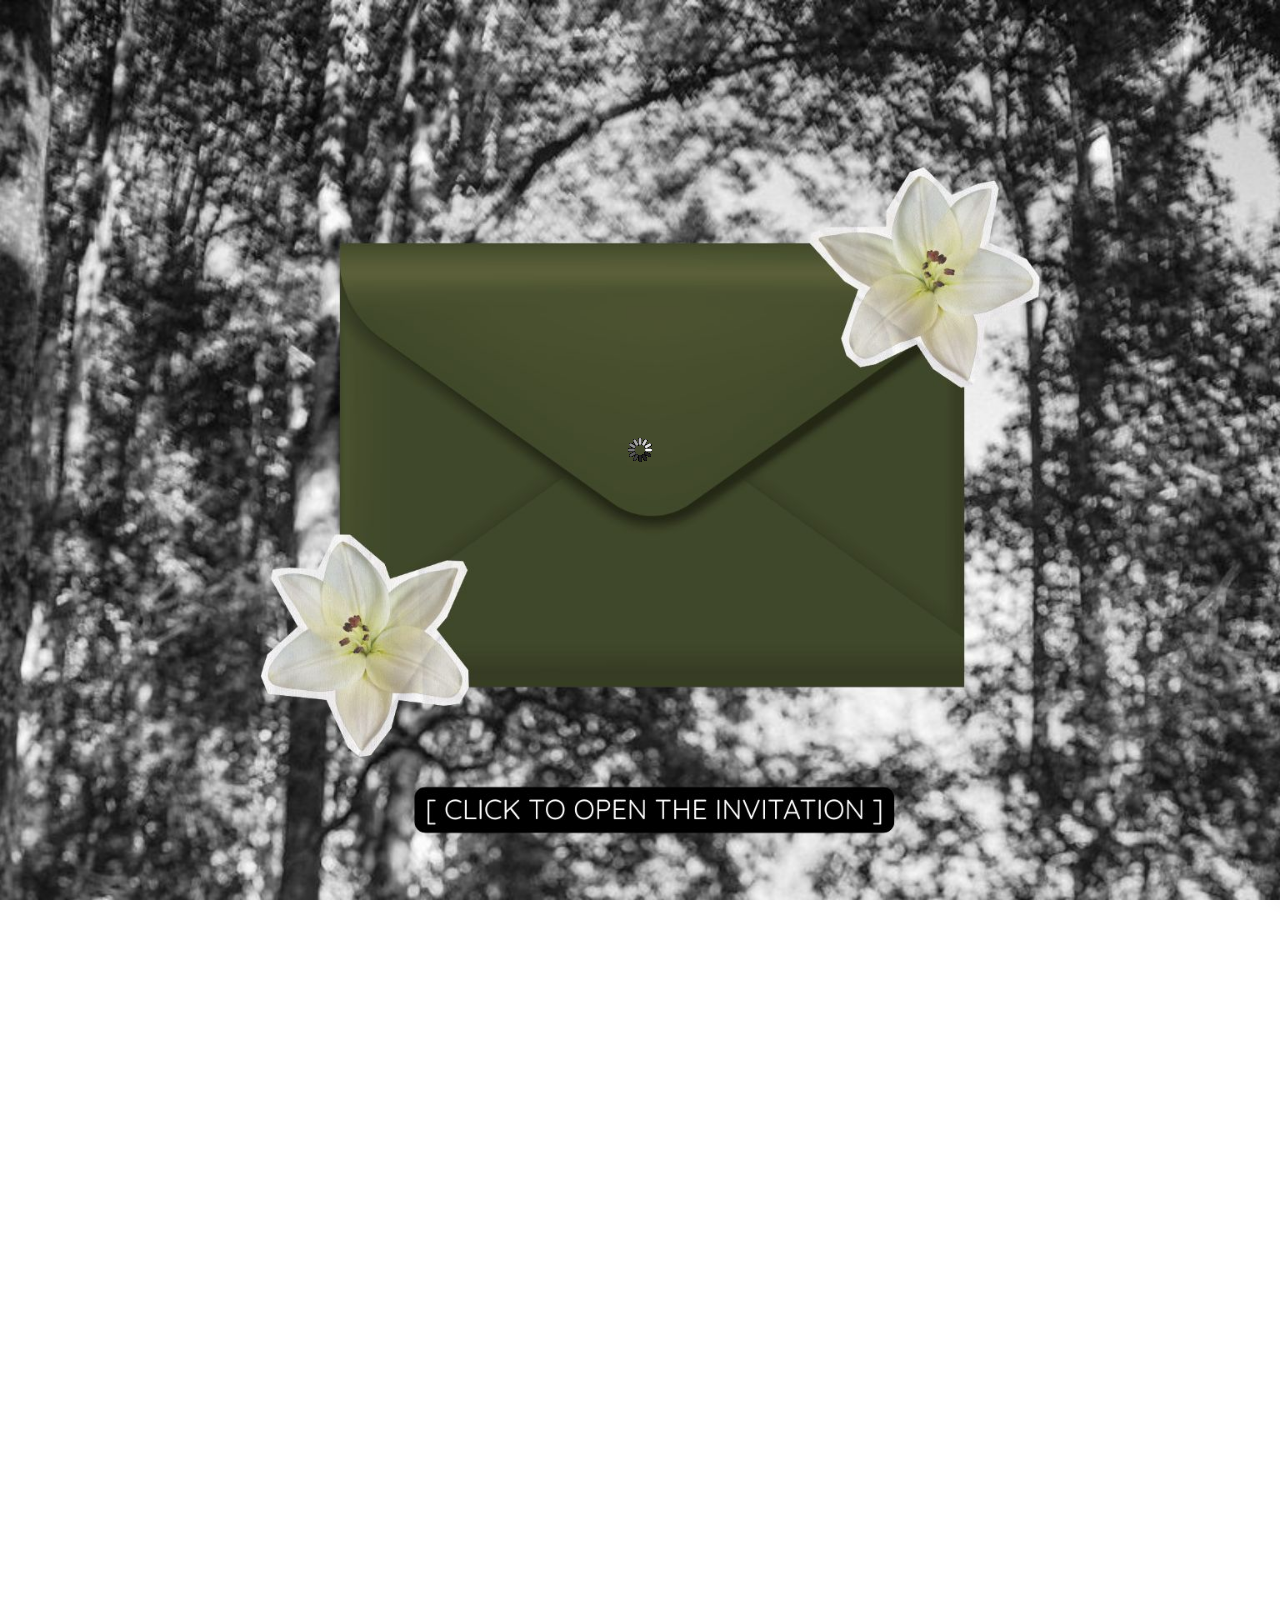
==== commit 91836fc5: "deploy: livingbeings/wedding-rsvp@7bb9316867265ad11c78f9a67574982c1fbc323a" ====
--- a/index.html
+++ b/index.html
@@ -67,14 +67,16 @@
     <div class="modal-welcome-content">
         <img id="video-loading" src="img/fancybox_loading.gif" alt="Loading..." style="position: absolute; top: 50%; left: 50%; transform: translate(-50%, -50%); z-index: 10;">
         <video playsinline muted webkit-playsinline id="envelope" width="100%" preload="metadata">
-            <source src="https://github.com/events-rsvp/alexmarcella/raw/refs/heads/master/video/envelope/envelope.m3u8#t=4.99" type="application/x-mpegURL">
+            <!-- <source src="https://github.com/events-rsvp/alexmarcella/raw/refs/heads/master/video/envelope/envelope.m3u8#t=4.99" type="application/x-mpegURL"> -->
             <!-- <source src="video/envelope/envelope.m3u8#t=4.99" type="application/x-mpegURL"> -->
+            <source src="https://github.com/events-rsvp/alexmarcella/raw/refs/heads/master/video/envelope.mp4#t=4.99" type="video/mp4">
             <source src="https://github.com/events-rsvp/alexmarcella/raw/refs/heads/master/video/envelope_720.mp4#t=4.99" type="video/mp4">
             <!-- <source src="video/envelope_720.mp4#t=4.99" type="video/mp4"> -->
         </video>
         <video playsinline muted webkit-playsinline id="envelope_vertical" width="100%" preload="metadata">
-            <source src="https://github.com/events-rsvp/alexmarcella/raw/refs/heads/master/video/envelope_vertical/envelope_vertical.m3u8#t=4.99" type="application/x-mpegURL">
+            <!-- <source src="https://github.com/events-rsvp/alexmarcella/raw/refs/heads/master/video/envelope_vertical/envelope_vertical.m3u8#t=4.99" type="application/x-mpegURL"> -->
             <!-- <source src="video/envelope_vertical/envelope_vertical.m3u8#t=4.99" type="application/x-mpegURL"> -->
+            <source src="https://github.com/events-rsvp/alexmarcella/raw/refs/heads/master/video/envelope_vertical.mp4#t=4.99" type="video/mp4">
             <source src="https://github.com/events-rsvp/alexmarcella/raw/refs/heads/master/video/envelope_vertical_720.mp4#t=4.99" type="video/mp4">
             <!-- <source src="video/envelope_vertical_720.mp4#t=4.99" type="video/mp4"> -->
         </video>
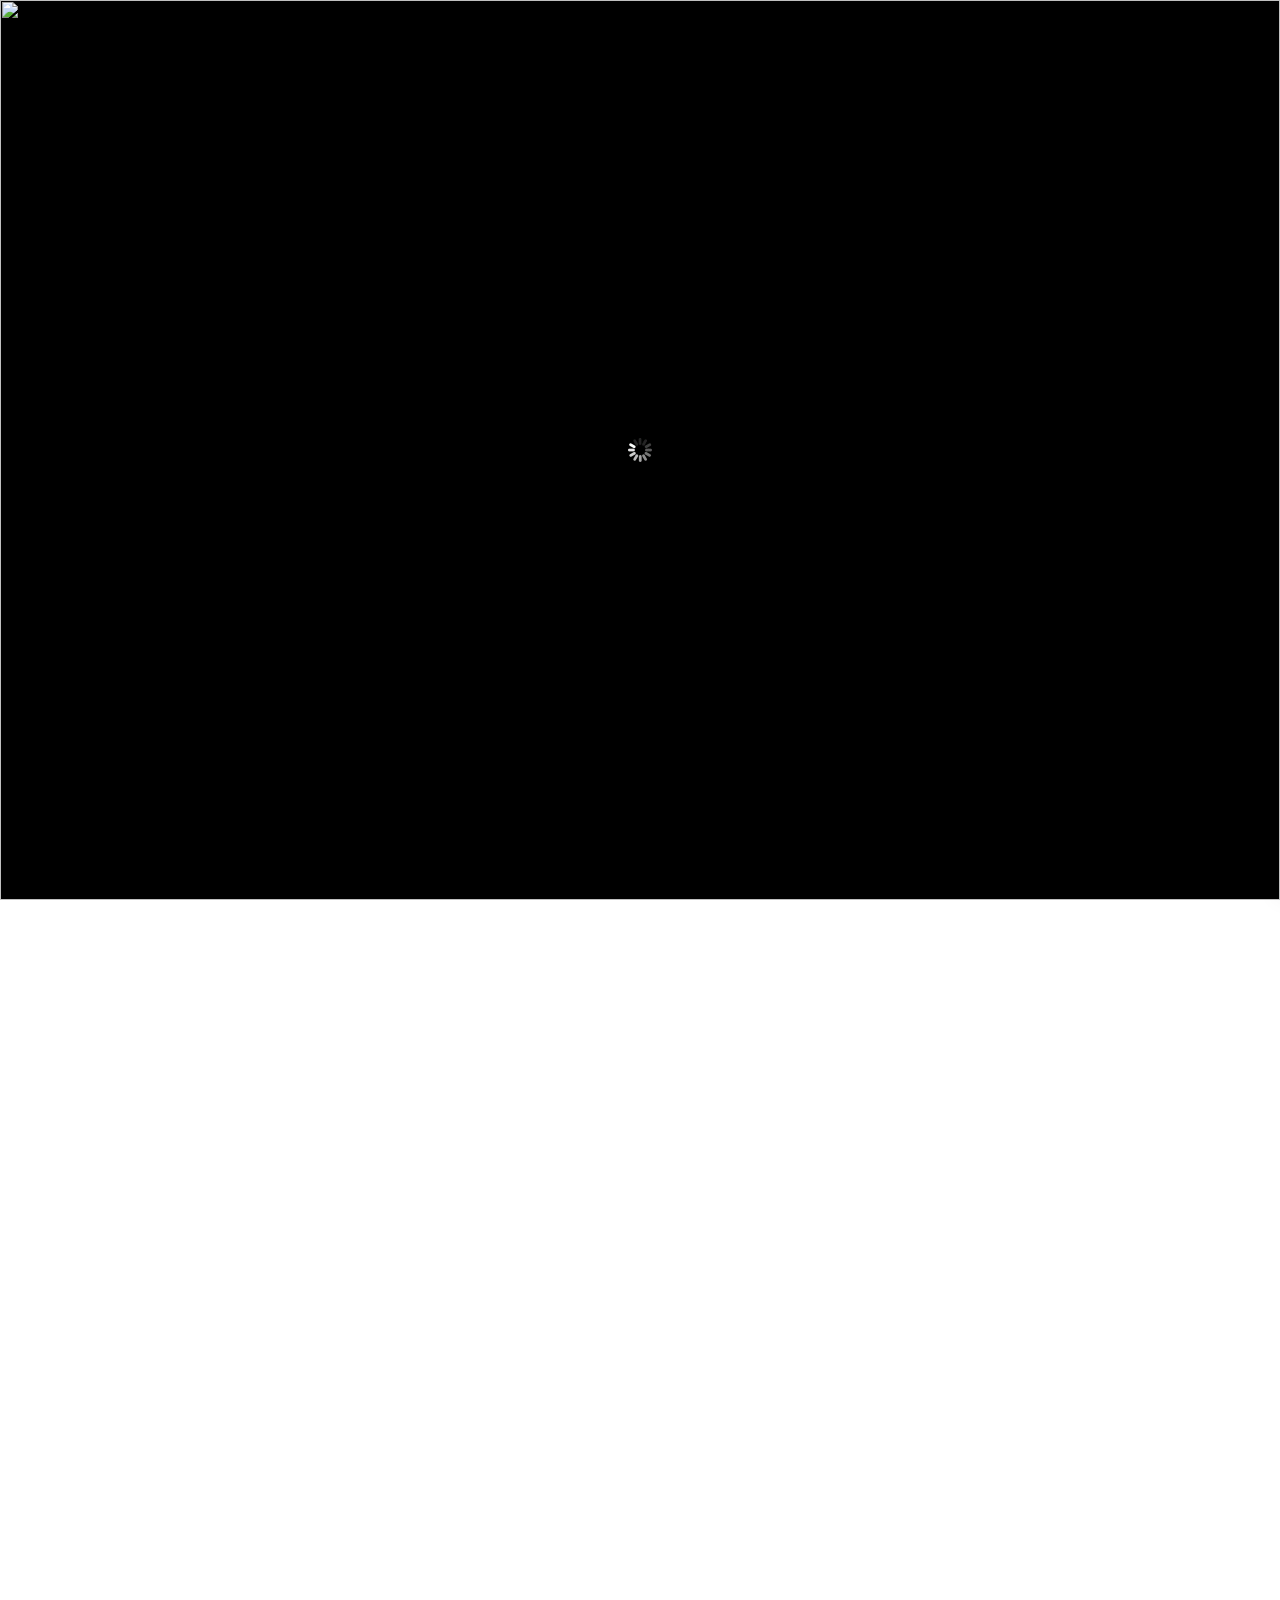
==== commit c1bac51c: "deploy: livingbeings/wedding-rsvp@f2eecadf4e318b4cafc30d94443c3ed10658bca8" ====
--- a/index.html
+++ b/index.html
@@ -20,7 +20,7 @@
     <link rel="apple-touch-icon" sizes="180x180" href="apple-touch-icon.png">
     <link rel="manifest" href="manifest.json">
     <link rel="mask-icon" href="safari-pinned-tab.svg" color="#5bbad5">
-    <link rel="preload">
+    <link rel="icon" type="image/x-icon" href="img/logo.png">
 
     <script>
         // load css files from CDN if local node_modules fail
@@ -66,20 +66,10 @@
 <div class="modal-welcome" id="modal-welcome">
     <div class="modal-welcome-content">
         <img id="video-loading" src="img/fancybox_loading.gif" alt="Loading..." style="position: absolute; top: 50%; left: 50%; transform: translate(-50%, -50%); z-index: 10;">
-        <video playsinline muted webkit-playsinline id="envelope" width="100%" preload="metadata">
-            <!-- <source src="https://github.com/events-rsvp/alexmarcella/raw/refs/heads/master/video/envelope/envelope.m3u8#t=4.99" type="application/x-mpegURL"> -->
-            <!-- <source src="video/envelope/envelope.m3u8#t=4.99" type="application/x-mpegURL"> -->
-            <source src="https://github.com/events-rsvp/alexmarcella/raw/refs/heads/master/video/envelope.mp4#t=4.99" type="video/mp4">
-            <source src="https://github.com/events-rsvp/alexmarcella/raw/refs/heads/master/video/envelope_720.mp4#t=4.99" type="video/mp4">
-            <!-- <source src="video/envelope_720.mp4#t=4.99" type="video/mp4"> -->
-        </video>
-        <video playsinline muted webkit-playsinline id="envelope_vertical" width="100%" preload="metadata">
-            <!-- <source src="https://github.com/events-rsvp/alexmarcella/raw/refs/heads/master/video/envelope_vertical/envelope_vertical.m3u8#t=4.99" type="application/x-mpegURL"> -->
-            <!-- <source src="video/envelope_vertical/envelope_vertical.m3u8#t=4.99" type="application/x-mpegURL"> -->
-            <source src="https://github.com/events-rsvp/alexmarcella/raw/refs/heads/master/video/envelope_vertical.mp4#t=4.99" type="video/mp4">
-            <source src="https://github.com/events-rsvp/alexmarcella/raw/refs/heads/master/video/envelope_vertical_720.mp4#t=4.99" type="video/mp4">
-            <!-- <source src="video/envelope_vertical_720.mp4#t=4.99" type="video/mp4"> -->
-        </video>
+         <div id="animation-container">
+            <img id="img-landscape" class="anim-img landscape-only" src="">
+            <img id="img-portrait" class="anim-img portrait-only" src="">
+        </div>
     </div>
 </div>
 
@@ -343,9 +333,7 @@
         }">
     </div>  -->
     <iframe id="bgndVideo" 
-    width="560"
-    height="315"
-    src="https://www.youtube.com/embed/K2zr0ap0Svk?si=f_H6MWL4KYNEgNxH&amp;controls=0&autoplay=1&loop=1&playlist=K2zr0ap0Svk" 
+    src="https://www.youtube.com/embed/K2zr0ap0Svk?si=f_H6MWL4KYNEgNxH&amp;controls=0&autoplay=1&loop=1&playlist=K2zr0ap0Svk&mute=1&opacity=1" 
     preload="lazy"
     title="YouTube video player" 
     frameborder="0" 
--- a/css/styles.min.css
+++ b/css/styles.min.css
@@ -1 +1 @@
-@import"https://fonts.googleapis.com/css2?family=Arimo:ital,wght@0,400..700;1,400..700&display=swap";@import"https://fonts.googleapis.com/css2?family=Quicksand:wght@300;400;500;600;700&display=swap";@import"https://fonts.googleapis.com/css2?family=Nanum+Myeongjo:wght@400;700;800&display=swap";@import"https://fonts.googleapis.com/css2?family=Qwitcher+Grypen:wght@400;700&display=swap";p{font-size:26.67px;line-height:1.4em;padding-bottom:20px}h1{font-size:66.67px;font-weight:400}@media(max-width: 768px){h1{font-size:40px}}h2{font-size:60px;font-weight:400}@media(max-width: 768px){h2{font-size:40px}}h4{font-size:26.67px;font-weight:400;text-transform:uppercase}h5{font-size:34.67px;text-transform:uppercase;font-weight:700}.btn{font-size:13px;border:solid 2px;-moz-border-radius:40px;-webkit-border-radius:40px;border-radius:40px;display:inline-block;text-transform:uppercase}.btn:hover,.btn:focus{color:#fff;border-color:#59603e;background-color:#59603e}.btn-white{font-size:13px;border:solid 2px;-moz-border-radius:40px;-webkit-border-radius:40px;border-radius:40px;display:inline-block;border-color:#fff}.btn-white:hover,.btn-white:focus{color:#59603e;border-color:#59603e}.btn-fill{color:#fff;border:solid 2px #59603e;-moz-border-radius:40px;-webkit-border-radius:40px;border-radius:40px;display:inline-block;text-transform:uppercase;background-color:#59603e}.btn-fill:hover,.btn-fill:focus{color:#fff;background-color:#4a5034;border-color:#4a5034}.btn-small{padding:8px 30px}.btn-large{padding:15px 40px}.btn-margin-right{margin-right:20px}section.intro,section.features-extra,section.rsvp{background:#fff}section.features,section.events,section.blog{background:#313131}.modal-welcome{position:fixed;top:0;left:0;width:100%;height:100%;padding:0 0;background-size:cover;z-index:10000;display:flex;justify-content:center;align-items:center}.modal-welcome:after{content:"";position:absolute;top:0;left:0;max-width:100%;max-height:100%;width:100vw;height:100vh;background-image:url("../img/envelope.jpg")}@media screen and (max-width: 768px){.modal-welcome:after{background-image:url("../img/envelope_vertical.jpg")}}.modal-welcome:after{background-size:cover;background-position:center;justify-content:center;align-items:center;background-repeat:no-repeat;z-index:1}.modal-welcome.remove{visibility:hidden;opacity:0;transition:visibility 0s 2s,opacity 1s linear}.modal-welcome-content{position:relative;z-index:2;object-fit:cover}.modal-welcome-content #envelope{display:flex;object-fit:cover;width:100vw;height:100vh;background-repeat:no-repeat}.modal-welcome-content #envelope_vertical{display:none;object-fit:cover;width:100vw;height:100vh}@media screen and (max-width: 768px){.modal-welcome-content #envelope{display:none}.modal-welcome-content #envelope_vertical{display:flex}}.modal-welcome-content .welcome-txt-the-wedding{letter-spacing:5px;font-size:40px;margin-bottom:10px}.modal-welcome-content .welcome-mempelai{font-family:"Quicksand",sans-serif;font-size:66px;font-weight:400;margin-bottom:20px}.modal-welcome-content .welcome-tgl{font-size:26px;letter-spacing:3px;margin-bottom:40px;text-transform:uppercase}.modal-welcome-content .welcome-dear{font-size:20px;margin-bottom:10px}.modal-welcome-content .welcome-name{font-family:"Quicksand",sans-serif;font-size:32px;margin-bottom:30px;font-weight:700;text-transform:uppercase}.modal-welcome-content .btn-open-invitation{background:#fff;color:#333;border:none;padding:12px 30px;font-weight:600;border-radius:30px;-moz-transition:all .3s;-o-transition:all .3s;-webkit-transition:all .3s;transition:all .3s}.modal-welcome-content .btn-open-invitation:hover{background:#f0f0f0;-moz-transform:scale(1.05);-o-transform:scale(1.05);-ms-transform:scale(1.05);-webkit-transform:scale(1.05);transform:scale(1.05)}html,body{width:100%;height:100%;overflow-x:hidden;overflow-y:hidden}body{font-family:"Quicksand",sans-serif;color:#333}.section-padding{padding:100px 0}.story-section{padding:100px 85px}.header{font-family:"Quicksand",sans-serif;font-weight:700;font-size:36px;margin-bottom:30px;letter-spacing:2px}.navicon{position:fixed;top:20px;right:20px;z-index:1001}.nav-toggle{display:block;width:40px;height:40px;background:#fff;border-radius:50%;position:relative;box-shadow:0 2px 10px rgba(0,0,0,.1)}.nav-toggle span,.nav-toggle span:before,.nav-toggle span:after{content:"";position:absolute;width:20px;height:2px;background:#333;left:10px;-moz-transition:all .3s;-o-transition:all .3s;-webkit-transition:all .3s;transition:all .3s}.nav-toggle span{top:19px}.nav-toggle span:before{top:-6px;left:0}.nav-toggle span:after{top:6px;left:0}.nav-toggle.active span{background:rgba(0,0,0,0)}.nav-toggle.active span:before{top:0;-moz-transform:rotate(45deg);-o-transform:rotate(45deg);-ms-transform:rotate(45deg);-webkit-transform:rotate(45deg);transform:rotate(45deg)}.nav-toggle.active span:after{top:0;-moz-transform:rotate(-45deg);-o-transform:rotate(-45deg);-ms-transform:rotate(-45deg);-webkit-transform:rotate(-45deg);transform:rotate(-45deg)}.header-nav{position:fixed;top:0;right:0;width:300px;height:100%;background:#fff;z-index:1000;padding-top:80px;-moz-transform:translateX(100%);-o-transform:translateX(100%);-ms-transform:translateX(100%);-webkit-transform:translateX(100%);transform:translateX(100%);-moz-transition:transform .4s ease;-o-transition:transform .4s ease;-webkit-transition:transform .4s ease;transition:transform .4s ease;box-shadow:-5px 0 20px rgba(0,0,0,.05)}.header-nav.open{-moz-transform:translateX(0);-o-transform:translateX(0);-ms-transform:translateX(0);-webkit-transform:translateX(0);transform:translateX(0)}.header-nav .primary-nav{list-style:none;padding:0;font-family:"Quicksand",sans-serif;text-transform:uppercase}.header-nav .primary-nav li a{display:block;padding:15px 30px;color:#0f1015;font-size:18px;-moz-transition:all .3s;-o-transition:all .3s;-webkit-transition:all .3s;transition:all .3s}.header-nav .primary-nav li a:hover{background:#f9f9f9;padding-left:40px}.hero{position:relative;height:100vh;width:100%;overflow:hidden}.hero-swiper{width:100%;height:100%;transform:scale(1.3) translate(-10%, -11%) rotate(0deg)}@media screen and (min-width: 768px){.hero-swiper{width:100%;height:2086.5px;transform:translate(0px, -1080.95px) rotate(0deg)}}.hero-swiper .swiper-slide{object-fit:cover;background-size:cover;background-position:center}.hero-overlay{position:absolute;top:0;left:0;width:100%;height:100%;z-index:10;color:#fff;pointer-events:none}.hero-date-box{display:flex;gap:40px;margin-bottom:50px}.hero-date-box .date-item{font-size:14px;letter-spacing:3px;line-height:1.6;border-right:1px solid hsla(0,0%,100%,.5);padding-right:40px}.hero-date-box .date-item:last-child{border-right:none;padding-right:0}.hero-container{height:100%;position:relative;padding:0}.hero-top-text{position:absolute;top:105px;left:50%;-moz-transform:translateX(-50%);-o-transform:translateX(-50%);-ms-transform:translateX(-50%);-webkit-transform:translateX(-50%);transform:translateX(-50%);width:672px;text-align:center;color:#fff}@media screen and (max-width: 768px){.hero-top-text{top:30%}}.hero-top-text .hero-subtitle{font-size:40px}@media screen and (max-width: 768px){.hero-top-text .hero-subtitle{padding-bottom:5px;font-size:20px}}.hero-top-text .hero-subtitle{line-height:40px;margin-bottom:0px;letter-spacing:0}.hero-top-text .hero-title{font-size:66.67px;line-height:66px}@media screen and (max-width: 768px){.hero-top-text .hero-title{font-size:35px;line-height:26px}}.hero-top-text .hero-title{font-weight:400;margin:0 0;font-family:"Nanum Myeongjo",serif}.hero-bottom-text{position:absolute;bottom:85px;left:85px;right:85px;display:flex;justify-content:space-between;font-size:26.67px;line-height:26px;letter-spacing:0}@media screen and (max-width: 768px){.hero-bottom-text{bottom:10%;left:5%;right:5%}}.hero-bottom-text p{margin:0;padding:0;color:#fff;line-height:26px;font-family:"Quicksand",sans-serif}@media screen and (max-width: 768px){.hero-bottom-text p{font-size:15px}}.hero-date-left{width:218px;text-align:left}.hero-venue-right{width:254px;text-align:left}.section-quote{background:#fff}.section-quote .quote-text{font-family:"Nanum Myeongjo",serif;font-style:italic;font-size:28px;line-height:1.6;color:#555;margin-bottom:20px}.section-quote .quote-author{font-family:"Quicksand",sans-serif;font-weight:700;letter-spacing:2px;color:#888}.introduction-section{background-image:url("../img/9ae4a3646adaa712ac95cad5a1b4fd57.jpg");min-height:100vh;background-size:cover;background-position:center;background-repeat:no-repeat;align-items:center;padding:85px 0px}@media(max-width: 768px){.introduction-section{padding:40px 0px;min-height:0;height:600px}}.introduction-section .container-fluid{z-index:1;width:100%}.introduction-section .container-fluid .filler{height:100px}@media screen and (max-width: 768px){.introduction-section .container-fluid{margin-top:90px;margin-bottom:0px;padding:0 0}.introduction-section .container-fluid .filler{height:15px}}.introduction-section .intro-label{font-kerning:none;text-decoration-line:none;text-decoration-style:solid;text-decoration-thickness:auto;font-size:30px;letter-spacing:0px;font-weight:400;font-size:"Quicksand",sans-serif}@media screen and (max-width: 768px){.introduction-section .intro-label{margin-bottom:0px;font-size:13px}}.introduction-section .names{font-family:"Nanum Myeongjo",serif;font-size:43px;font-weight:700;line-height:1.1}@media screen and (max-width: 768px){.introduction-section .names{margin-top:5px;margin-bottom:5px;font-size:15px}}.introduction-section .intro-desc{font-size:25px;font-weight:300}@media screen and (max-width: 768px){.introduction-section .intro-desc{font-size:11px}}.introduction-section .btn-instagram{display:inline-block;padding:8px 20px;border:1px solid #ddd;border-radius:20px;color:#333;font-weight:500;-moz-transition:all .3s;-o-transition:all .3s;-webkit-transition:all .3s;transition:all .3s}.introduction-section .btn-instagram:hover{background:#000;color:#fff;border-color:#000}.introduction-swiper{width:100%;height:100%;position:absolute;z-index:0}@media screen and (max-width: 768px){.introduction-swiper{transform:scale(1) translate(0, 0) rotate(0deg)}}.introduction-swiper .swiper-slide{object-fit:cover;background-size:cover;background-position:center}.groom-box,.bride-box{padding:0px 50px}@media screen and (max-width: 768px){.groom-box,.bride-box{padding:0px 23px}}.story-section{background:#fff;background-color:#fbfbfb;position:relative;isolation:isolate;padding:0px 0px;width:100vw;overflow:hidden;display:flex;justify-content:center;align-items:center}.story-section .container{padding:0px 0px;height:70%}.story-section .container .title{font-size:20px;font-family:"Quicksand",sans-serif}@media screen and (max-width: 768px){.story-section .container .title{padding-left:20%;padding-right:20%;font-size:20px}}.story-section .container .title-accent{font-family:"Qwitcher Grypen",cursive;font-size:30px;line-height:1}.story-section .story-title{font-family:"Nanum Myeongjo",serif;font-size:32px;margin-bottom:50px;color:#59603e}.story-section p{padding-top:20px;font-size:15px;line-height:1.4;margin:10px 10px;color:#0f1015;padding-left:10%;padding-right:10%}.story-image-wrap{position:relative}.story-image-wrap img{box-shadow:0 10px 30px rgba(0,0,0,.1);max-width:80%;margin:0 auto;margin-top:100px}@media screen and (max-width: 768px){.story-image-wrap img{max-width:80%}}.story-image-wrap .story-hashtag{position:absolute;bottom:40px;right:40px;font-family:"Quicksand",sans-serif;font-size:24px;color:#fff;text-shadow:2px 2px 4px rgba(0,0,0,.5);-moz-transform:rotate(-5deg);-o-transform:rotate(-5deg);-ms-transform:rotate(-5deg);-webkit-transform:rotate(-5deg);transform:rotate(-5deg);font-weight:700}.story-image-icon{position:absolute;z-index:-1}.story-image-icon img{max-width:80%;transform:translate(-20%, 60%)}@media screen and (max-width: 768px){.story-image-icon img{max-width:60%;transform:translate(-20%, 60%)}}.story-image-icon .mirror{transform:scaleX(-1) translate(-40%, -2%)}@media screen and (max-width: 768px){.story-image-icon .mirror{transform:scaleX(-1) translate(-90%, -50%)}}.story-image-icon.text-right{right:0}.story-image-icon.text-left{left:0}.countdown-section{background:#313131;position:relative;overflow:hidden}.countdown-section:before,.countdown-section:after{content:"";position:absolute;width:404px;height:723px;background:url("../img/canva/42dabd8a-f1aa-41b1-803f-020bb690621d.png") no-repeat;background-size:contain;opacity:.2;z-index:1}.countdown-section:before{top:-100px;right:-100px;-moz-transform:scaleX(-1);-o-transform:scaleX(-1);-ms-transform:scaleX(-1);-webkit-transform:scaleX(-1);transform:scaleX(-1)}.countdown-section:after{bottom:-300px;left:-100px}.countdown-section .container{position:relative;z-index:2}.countdown-wrapper{display:flex;justify-content:center;gap:30px;margin-bottom:40px}.countdown-wrapper .countdown-item span{display:block;font-size:48px;font-weight:700;color:#0f1015}.countdown-wrapper .countdown-item p{font-size:14px;text-transform:uppercase;letter-spacing:2px;color:rgba(28,33,48,.5019607843)}.events{padding:40px 40px}.events h3{font-family:"Nanum Myeongjo",serif;color:#fff;margin-top:10%}@media screen and (max-width: 768px){.events h3{font-size:30px;text-align:left;margin-top:0;margin-bottom:10px}}.events .event-time{letter-spacing:.5px;font-weight:lighter;color:#fff;font-size:20px;margin-bottom:0;margin-top:0}@media screen and (max-width: 768px){.events .event-time{font-size:15px}}.events .event-place{margin-top:0;font-family:"Quicksand",sans-serif;font-size:30px;font-weight:700;color:#fff}@media screen and (max-width: 768px){.events .event-place{font-size:20px}}.events .event-address{margin-bottom:20px;color:#fff}@media screen and (max-width: 768px){.events .event-address{font-size:15px}}.events .dresscode{margin-top:20px;font-size:20px;font-weight:lighter;color:#fff;padding-bottom:0px}@media screen and (max-width: 768px){.events .dresscode{font-size:15px}}.events .dot{height:25px;width:25px;border-radius:50%;display:inline-block;margin-bottom:10px}.rsvp-section{padding:40px 40px}.rsvp-section .rsvp-title{margin-top:0px;font-family:"Nanum Myeongjo",serif;font-size:40px;font-weight:700;letter-spacing:2px}@media screen and (max-width: 768px){.rsvp-section .rsvp-title{font-size:20px}}.rsvp-section .rsvp-subtitle{font-family:"Quicksand",sans-serif;font-size:20px;text-transform:uppercase}@media screen and (max-width: 768px){.rsvp-section .rsvp-subtitle{font-size:15px}}.rsvp-form .rsvp-btn{padding:15px 0;border-radius:3px;width:100%;font-size:20px}@media screen and (max-width: 768px){.rsvp-form .rsvp-btn{font-size:15px}}.rsvp-form .form-input-group{width:100%;height:55px;margin:0 auto 10px;-moz-border-radius:5px;-webkit-border-radius:5px;border-radius:5px;border:solid 1px #e0d8c4;text-align:left;position:relative}.rsvp-form .form-input-group i{color:#59603e;font-size:14px}.rsvp-form .form-input-group i:after{content:"";height:30px;width:1px;border-right:solid 1px #e0d8c4;position:absolute;top:50%;left:30px;transform:translateY(-50%)}.rsvp-form .form-input-group i.fa-user,.rsvp-form .form-input-group i.fa-users,.rsvp-form .form-input-group .fa-envelope,.rsvp-form .form-input-group .fa-cutlery,.rsvp-form .form-input-group .fa-bed{font-size:14px;position:absolute;top:50%;transform:translateY(-50%);margin-left:20px}.rsvp-form .form-input-group input,.rsvp-form .form-input-group select{padding-left:68px;width:100%;height:100%;-moz-border-radius:6px;-webkit-border-radius:6px;border-radius:6px;border:none;-webkit-appearance:none;-moz-appearance:none;appearance:none;font-family:inherit;background-color:rgba(0,0,0,0)}.rsvp-form .form-input-group input::-webkit-input-placeholder{color:rgba(28,33,48,.5019607843)}.rsvp-form .form-input-group input:-moz-placeholder{color:rgba(28,33,48,.5019607843)}.rsvp-form .form-input-group input::-moz-placeholder{color:rgba(28,33,48,.5019607843)}.rsvp-form .form-input-group input:-ms-input-placeholder{color:rgba(28,33,48,.5019607843)}.rsvp-form .form-input-group select{cursor:pointer}.rsvp-form .form-input-group select:invalid{color:rgba(28,33,48,.5019607843)}.rsvp-form .form-input-group select option{color:#333}.token-section{background-image:url("../img/5488cb9d52a97fb64a4272aa1111ad45.jpg");background-size:cover;background-position:center;color:#fff;min-height:100vh;display:flex;align-items:center}@media screen and (max-width: 768px){.token-section{height:400px;min-height:0}}.token-section .token-overlay{padding:0 0;text-align:right;margin-left:60%}@media screen and (max-width: 768px){.token-section .token-overlay{margin-left:45%}}.token-section .token-overlay{margin-right:0px}.token-section .token-overlay .token-title{font-family:"Nanum Myeongjo",serif;color:#fff;text-shadow:5px 5px 10px rgba(0,0,0,.5);margin-top:20%;font-size:40px;margin-bottom:5px}@media screen and (max-width: 768px){.token-section .token-overlay .token-title{font-size:20px;margin-top:15%}}.token-section .token-overlay .token-subtitle{font-size:18px;text-transform:uppercase;padding-bottom:0;margin-bottom:5px}@media screen and (max-width: 768px){.token-section .token-overlay .token-subtitle{font-size:10px}}.token-section .token-overlay .btn-fill{border-radius:3px;font-size:13px}@media screen and (max-width: 768px){.token-section .token-overlay .btn-fill{font-size:8px}}.token-box{background:#2d2d2d;padding:20px;border-radius:15px;box-shadow:0 5px 20px rgba(0,0,0,.05);display:inline-block;margin-top:30px}@media screen and (max-width: 768px){.token-box{box-shadow:0 0px 4px rgba(0,0,0,.05);font-size:10px;margin-top:0px;padding:5px}}.token-box p{font-size:20px}@media screen and (max-width: 768px){.token-box p{font-size:15px}}.spotify-section{padding:40px 40px;background-color:#313131;color:#fff}@media screen and (max-width: 768px){.spotify-section{padding:40px 0px}}.spotify-section .title{color:#fff;font-size:20px;font-family:"Quicksand",sans-serif}@media screen and (max-width: 768px){.spotify-section .title{font-size:15px}}.spotify-section .title-accent{font-family:"Qwitcher Grypen",cursive;font-size:40px}@media screen and (max-width: 768px){.spotify-section .title-accent{font-size:30px}}#photo-album{overflow:hidden;padding:20px 0}#photo-album .header{font-family:"Nanum Myeongjo",serif;font-size:40px}@media screen and (max-width: 768px){#photo-album .header{font-size:20px}}#photo-album .marquee{display:flex;width:max-content;animation:marquee 100s linear infinite}#photo-album .marquee:hover{animation-play-state:paused}@keyframes marquee{0%{transform:translateX(0)}100%{transform:translateX(-50%)}}#photo-album .img-wrap{flex:0 0 auto;height:400px;max-width:100wh;margin:0 10px;position:relative;overflow:hidden;border-radius:4px}@media(max-width: 768px){#photo-album .img-wrap{height:300px}}@media(max-width: 480px){#photo-album .img-wrap{height:200px}}#photo-album .img-wrap img{height:100%;width:auto;object-fit:contain;transition:all 300ms ease-in-out}#photo-album .img-wrap:hover img{transform:scale(1.05)}.wishes-display{margin-top:40px;max-height:400px;overflow-y:auto;padding-right:15px}.wishes-display .wish-item{background:#fff;padding:20px;border-radius:10px;margin-bottom:15px;border-left:4px solid #333;box-shadow:0 2px 10px rgba(0,0,0,.03)}.wishes-display .wish-item strong{display:block;margin-bottom:5px}.wishes-display .wish-item p{margin:0;color:#666}footer{background:#313131;padding:60px 0}footer p{letter-spacing:3px;font-size:14px;margin:20px 0;color:#0f1015}footer .social-links{margin-top:20px}footer .social-links a{font-size:24px;margin:0 10px;color:#0f1015}.audio-control{position:fixed;bottom:20px;left:20px;z-index:1001}.audio-control .btn-audio{width:50px;height:50px;border-radius:50%;background:#fff;border:none;box-shadow:0 2px 10px rgba(0,0,0,.1);font-size:30px;display:flex;justify-content:center;align-items:center;color:#333;cursor:pointer}.wp1,.wp2,.wp3,.wp4,.wp5,.wp6,.wp7,.wp8,.wp9{visibility:hidden}.animated{visibility:visible !important}#video-bg{position:relative;min-height:80vh;overflow:hidden}@media(max-width: 756px){#video-bg{min-height:25vh}}#video-bg .header{position:relative;z-index:10;color:#fff}#bgndVideo{position:absolute;top:0;left:0;width:100vw;height:100vh;align-items:center;object-fit:cover}@media(max-width: 756px){#bgndVideo{top:50%;left:50%;transform:translate(-50%, -50%)}}#video-content{width:100%;height:100%;position:relative;text-align:center}#video-content h5{color:#fff;font-size:30px;font-weight:300;letter-spacing:10px}#video-content p{color:#fff}#information{padding:10px 0;padding-bottom:80px}#information .panel-group{margin-top:30px}#information .header{font-family:"Nanum Myeongjo",serif;font-size:40px;margin-bottom:10px}@media screen and (max-width: 768px){#information .header{font-size:20px}}#information .panel{background-color:rgba(0,0,0,0);border:none;box-shadow:none;border-bottom:1px solid rgba(0,0,0,.1);border-radius:0;margin-top:0 !important}#information .panel:first-child{border-top:1px solid rgba(0,0,0,.1)}#information .panel-heading{padding:0;background-color:rgba(0,0,0,0);border:none}#information .panel-title{font-family:"Quicksand",sans-serif;font-size:15px}#information .panel-title a{display:block;padding:20px 0;color:#59603e;text-decoration:none;position:relative}#information .panel-title a:after{content:"";font-family:"FontAwesome";position:absolute;right:0;top:50%;transform:translateY(-50%);transition:transform .3s ease}#information .panel-title a.collapsed:after{transform:translateY(-50%) rotate(-90deg)}#information .panel-title a:hover{color:#000}#information .panel-body{padding:0 0 20px 0;border-top:none !important;font-family:"Quicksand",sans-serif;line-height:1.6;color:#333}#information .panel-body p{margin-bottom:15px;font-size:15px}#information .panel-body p:last-child{margin-bottom:0}#information .panel-body h5{font-size:15px;font-weight:600;margin:20px 0 10px 0;text-decoration:underline}#information .panel-body.no-padding{padding:0}#map-canvas{max-width:100%;max-height:40vh;border:0}#rsvp-modal .modal-dialog{max-width:900px;width:90%;margin:30px auto}@media screen and (max-width: 768px){#rsvp-modal .modal-dialog{margin:15px auto;width:95%}}#rsvp-modal .modal-content{border-radius:0;border:none;overflow:hidden;background:#fff}#rsvp-modal .close{position:absolute;right:20px;top:20px;z-index:10;font-size:30px;font-weight:normal;color:#fff;opacity:1;text-shadow:0 1px 3px rgba(0,0,0,.5)}@media screen and (max-width: 768px){#rsvp-modal .close{color:#000;text-shadow:none}}#rsvp-modal .rsvp-modal-row{display:flex;flex-wrap:nowrap;margin:0;width:100%}#rsvp-modal .rsvp-modal-text{flex:0 0 60%;width:60%;padding:60px 40px;display:flex;flex-direction:column;justify-content:center}@media screen and (max-width: 768px){#rsvp-modal .rsvp-modal-text{padding:20px 15px}}#rsvp-modal .rsvp-modal-image{flex:0 0 40%;width:40%}#rsvp-modal .rsvp-modal-image img{width:100%;height:100%;object-fit:cover;display:block;min-height:200px}#rsvp-modal .thank-you-title{font-family:"Nanum Myeongjo",serif;font-size:48px;text-transform:uppercase;margin-top:0;color:#000;font-weight:400;margin-bottom:10px}@media screen and (max-width: 768px){#rsvp-modal .thank-you-title{font-size:20px;margin-bottom:5px}}#rsvp-modal .thank-you-subtitle{font-family:"Quicksand",sans-serif;font-size:14px;text-transform:uppercase;margin-bottom:30px;color:#000;letter-spacing:.5px}@media screen and (max-width: 768px){#rsvp-modal .thank-you-subtitle{font-size:7px;letter-spacing:0;line-height:1.2;margin-bottom:15px}}#rsvp-modal p{padding-bottom:0px}#rsvp-modal .thank-you-cursive{font-family:"Qwitcher Grypen",cursive;font-size:38px;margin-bottom:40px;color:#000}@media screen and (max-width: 768px){#rsvp-modal .thank-you-cursive{font-size:20px;margin-bottom:15px}}#rsvp-modal #add-to-cal{display:flex;align-items:center}@media screen and (max-width: 768px){#rsvp-modal #add-to-cal{justify-content:flex-start}}#rsvp-modal #add-to-calendar-label{border-radius:10px;width:100%;max-width:300px;height:50px;display:flex;align-items:center;justify-content:center;font-family:"Quicksand",sans-serif;text-transform:uppercase;letter-spacing:1px;margin:0}@media screen and (max-width: 768px){#rsvp-modal #add-to-calendar-label{max-width:80%;height:25px;font-size:8px}}+@import"https://fonts.googleapis.com/css2?family=Arimo:ital,wght@0,400..700;1,400..700&display=swap";@import"https://fonts.googleapis.com/css2?family=Quicksand:wght@300;400;500;600;700&display=swap";@import"https://fonts.googleapis.com/css2?family=Nanum+Myeongjo:wght@400;700;800&display=swap";@import"https://fonts.googleapis.com/css2?family=Qwitcher+Grypen:wght@400;700&display=swap";p{font-size:26.67px;line-height:1.4em;padding-bottom:20px}h1{font-size:66.67px;font-weight:400}@media(max-width: 768px){h1{font-size:40px}}h2{font-size:60px;font-weight:400}@media(max-width: 768px){h2{font-size:40px}}h4{font-size:26.67px;font-weight:400;text-transform:uppercase}h5{font-size:34.67px;text-transform:uppercase;font-weight:700}.btn{font-size:13px;border:solid 2px;-moz-border-radius:40px;-webkit-border-radius:40px;border-radius:40px;display:inline-block;text-transform:uppercase}.btn:hover,.btn:focus{color:#fff;border-color:#59603e;background-color:#59603e}.btn-white{font-size:13px;border:solid 2px;-moz-border-radius:40px;-webkit-border-radius:40px;border-radius:40px;display:inline-block;border-color:#fff}.btn-white:hover,.btn-white:focus{color:#59603e;border-color:#59603e}.btn-fill{color:#fff;border:solid 2px #59603e;-moz-border-radius:40px;-webkit-border-radius:40px;border-radius:40px;display:inline-block;text-transform:uppercase;background-color:#59603e}.btn-fill:hover,.btn-fill:focus{color:#fff;background-color:#4a5034;border-color:#4a5034}.btn-small{padding:8px 30px}.btn-large{padding:15px 40px}.btn-margin-right{margin-right:20px}section.intro,section.features-extra,section.rsvp{background:#fff}section.features,section.events,section.blog{background:#313131}.modal-welcome{position:fixed;top:0;left:0;width:100%;height:100%;padding:0 0;background-size:cover;z-index:10000;display:flex;justify-content:center;align-items:center}.modal-welcome:after{content:"";position:absolute;top:0;left:0;max-width:100%;max-height:100%;width:100vw;height:100vh;background-color:#000;background-size:cover;background-position:center;justify-content:center;align-items:center;background-repeat:no-repeat;z-index:1}.modal-welcome.remove{visibility:hidden;opacity:0;transition:visibility 0s 2s,opacity 1s linear}.modal-welcome-content{position:relative;z-index:2;object-fit:cover}.modal-welcome-content #animation-container{width:100%;cursor:pointer}.modal-welcome-content .anim-img{height:100vh;width:100vw;display:none;object-fit:cover}@media(orientation: landscape){.modal-welcome-content .landscape-only{display:block}.modal-welcome-content .portrait-only{display:none}}@media(orientation: portrait){.modal-welcome-content .landscape-only{display:none}.modal-welcome-content .portrait-only{display:block}}.modal-welcome-content #envelope{display:flex;object-fit:cover;width:100vw;height:100vh;background-repeat:no-repeat}.modal-welcome-content #envelope_vertical{display:none;object-fit:cover;width:100vw;height:100vh}@media screen and (max-width: 768px){.modal-welcome-content #envelope{display:none}.modal-welcome-content #envelope_vertical{display:flex}}.modal-welcome-content .welcome-txt-the-wedding{letter-spacing:5px;font-size:40px;margin-bottom:10px}.modal-welcome-content .welcome-mempelai{font-family:"Quicksand",sans-serif;font-size:66px;font-weight:400;margin-bottom:20px}.modal-welcome-content .welcome-tgl{font-size:26px;letter-spacing:3px;margin-bottom:40px;text-transform:uppercase}.modal-welcome-content .welcome-dear{font-size:20px;margin-bottom:10px}.modal-welcome-content .welcome-name{font-family:"Quicksand",sans-serif;font-size:32px;margin-bottom:30px;font-weight:700;text-transform:uppercase}.modal-welcome-content .btn-open-invitation{background:#fff;color:#333;border:none;padding:12px 30px;font-weight:600;border-radius:30px;-moz-transition:all .3s;-o-transition:all .3s;-webkit-transition:all .3s;transition:all .3s}.modal-welcome-content .btn-open-invitation:hover{background:#f0f0f0;-moz-transform:scale(1.05);-o-transform:scale(1.05);-ms-transform:scale(1.05);-webkit-transform:scale(1.05);transform:scale(1.05)}html,body{width:100%;height:100%;overflow-x:hidden;overflow-y:hidden}body{font-family:"Quicksand",sans-serif;color:#333}.section-padding{padding:100px 0}.story-section{padding:100px 85px}.header{font-family:"Quicksand",sans-serif;font-weight:700;font-size:36px;margin-bottom:30px;letter-spacing:2px}.navicon{position:fixed;top:20px;right:20px;z-index:1001}.nav-toggle{display:block;width:40px;height:40px;background:#fff;border-radius:50%;position:relative;box-shadow:0 2px 10px rgba(0,0,0,.1)}.nav-toggle span,.nav-toggle span:before,.nav-toggle span:after{content:"";position:absolute;width:20px;height:2px;background:#333;left:10px;-moz-transition:all .3s;-o-transition:all .3s;-webkit-transition:all .3s;transition:all .3s}.nav-toggle span{top:19px}.nav-toggle span:before{top:-6px;left:0}.nav-toggle span:after{top:6px;left:0}.nav-toggle.active span{background:rgba(0,0,0,0)}.nav-toggle.active span:before{top:0;-moz-transform:rotate(45deg);-o-transform:rotate(45deg);-ms-transform:rotate(45deg);-webkit-transform:rotate(45deg);transform:rotate(45deg)}.nav-toggle.active span:after{top:0;-moz-transform:rotate(-45deg);-o-transform:rotate(-45deg);-ms-transform:rotate(-45deg);-webkit-transform:rotate(-45deg);transform:rotate(-45deg)}.header-nav{position:fixed;top:0;right:0;width:300px;height:100%;background:#fff;z-index:1000;padding-top:80px;-moz-transform:translateX(100%);-o-transform:translateX(100%);-ms-transform:translateX(100%);-webkit-transform:translateX(100%);transform:translateX(100%);-moz-transition:transform .4s ease;-o-transition:transform .4s ease;-webkit-transition:transform .4s ease;transition:transform .4s ease;box-shadow:-5px 0 20px rgba(0,0,0,.05)}.header-nav.open{-moz-transform:translateX(0);-o-transform:translateX(0);-ms-transform:translateX(0);-webkit-transform:translateX(0);transform:translateX(0)}.header-nav .primary-nav{list-style:none;padding:0;font-family:"Quicksand",sans-serif;text-transform:uppercase}.header-nav .primary-nav li a{display:block;padding:15px 30px;color:#0f1015;font-size:18px;-moz-transition:all .3s;-o-transition:all .3s;-webkit-transition:all .3s;transition:all .3s}.header-nav .primary-nav li a:hover{background:#f9f9f9;padding-left:40px}.hero{position:relative;height:100vh;width:100%;overflow:hidden}.hero-swiper{width:100%;height:100%;transform:scale(1.3) translate(-10%, -11%) rotate(0deg)}@media screen and (min-width: 768px){.hero-swiper{width:100%;height:2086.5px;transform:translate(0px, -1080.95px) rotate(0deg)}}.hero-swiper .swiper-slide{object-fit:cover;background-size:cover;background-position:center}.hero-overlay{position:absolute;top:0;left:0;width:100%;height:100%;z-index:10;color:#fff;pointer-events:none}.hero-date-box{display:flex;gap:40px;margin-bottom:50px}.hero-date-box .date-item{font-size:14px;letter-spacing:3px;line-height:1.6;border-right:1px solid hsla(0,0%,100%,.5);padding-right:40px}.hero-date-box .date-item:last-child{border-right:none;padding-right:0}.hero-container{height:100%;position:relative;padding:0}.hero-top-text{position:absolute;top:105px;left:50%;-moz-transform:translateX(-50%);-o-transform:translateX(-50%);-ms-transform:translateX(-50%);-webkit-transform:translateX(-50%);transform:translateX(-50%);width:672px;text-align:center;color:#fff}@media screen and (max-width: 768px){.hero-top-text{top:30%}}.hero-top-text .hero-subtitle{font-size:40px}@media screen and (max-width: 768px){.hero-top-text .hero-subtitle{padding-bottom:5px;font-size:20px}}.hero-top-text .hero-subtitle{line-height:40px;margin-bottom:0px;letter-spacing:0}.hero-top-text .hero-title{font-size:66.67px;line-height:66px}@media screen and (max-width: 768px){.hero-top-text .hero-title{font-size:35px;line-height:26px}}.hero-top-text .hero-title{font-weight:400;margin:0 0;font-family:"Nanum Myeongjo",serif}.hero-bottom-text{position:absolute;bottom:85px;left:85px;right:85px;display:flex;justify-content:space-between;font-size:26.67px;line-height:26px;letter-spacing:0}@media screen and (max-width: 768px){.hero-bottom-text{bottom:10%;left:5%;right:5%}}.hero-bottom-text p{margin:0;padding:0;color:#fff;line-height:26px;font-family:"Quicksand",sans-serif}@media screen and (max-width: 768px){.hero-bottom-text p{font-size:15px}}.hero-date-left{width:218px;text-align:left}.hero-venue-right{width:254px;text-align:left}.section-quote{background:#fff}.section-quote .quote-text{font-family:"Nanum Myeongjo",serif;font-style:italic;font-size:28px;line-height:1.6;color:#555;margin-bottom:20px}.section-quote .quote-author{font-family:"Quicksand",sans-serif;font-weight:700;letter-spacing:2px;color:#888}.introduction-section{background-image:url("../img/9ae4a3646adaa712ac95cad5a1b4fd57.jpg");min-height:100vh;background-size:cover;background-position:center;background-repeat:no-repeat;align-items:center;padding:85px 0px}@media(max-width: 768px){.introduction-section{padding:40px 0px;min-height:0;height:600px}}.introduction-section .container-fluid{z-index:1;width:100%}.introduction-section .container-fluid .filler{height:100px}@media screen and (max-width: 768px){.introduction-section .container-fluid{margin-top:90px;margin-bottom:0px;padding:0 0}.introduction-section .container-fluid .filler{height:15px}}.introduction-section .intro-label{font-kerning:none;text-decoration-line:none;text-decoration-style:solid;text-decoration-thickness:auto;font-size:30px;letter-spacing:0px;font-weight:400;font-size:"Quicksand",sans-serif}@media screen and (max-width: 768px){.introduction-section .intro-label{margin-bottom:0px;font-size:13px}}.introduction-section .names{font-family:"Nanum Myeongjo",serif;font-size:43px;font-weight:700;line-height:1.1}@media screen and (max-width: 768px){.introduction-section .names{margin-top:5px;margin-bottom:5px;font-size:15px}}.introduction-section .intro-desc{font-size:25px;font-weight:300}@media screen and (max-width: 768px){.introduction-section .intro-desc{font-size:11px}}.introduction-section .btn-instagram{display:inline-block;padding:8px 20px;border:1px solid #ddd;border-radius:20px;color:#333;font-weight:500;-moz-transition:all .3s;-o-transition:all .3s;-webkit-transition:all .3s;transition:all .3s}.introduction-section .btn-instagram:hover{background:#000;color:#fff;border-color:#000}.introduction-swiper{width:100%;height:100%;position:absolute;z-index:0}@media screen and (max-width: 768px){.introduction-swiper{transform:scale(1) translate(0, 0) rotate(0deg)}}.introduction-swiper .swiper-slide{object-fit:cover;background-size:cover;background-position:center}.groom-box,.bride-box{padding:0px 50px}@media screen and (max-width: 768px){.groom-box,.bride-box{padding:0px 23px}}.story-section{background:#fff;background-color:#fbfbfb;position:relative;isolation:isolate;padding:0px 0px;width:100vw;overflow:hidden;display:flex;justify-content:center;align-items:center}.story-section .container{padding:0px 0px;height:70%}.story-section .container .title{font-size:20px;font-family:"Quicksand",sans-serif}@media screen and (max-width: 768px){.story-section .container .title{padding-left:20%;padding-right:20%;font-size:20px}}.story-section .container .title-accent{font-family:"Qwitcher Grypen",cursive;font-size:30px;line-height:1}.story-section .story-title{font-family:"Nanum Myeongjo",serif;font-size:32px;margin-bottom:50px;color:#59603e}.story-section p{padding-top:20px;font-size:15px;line-height:1.4;margin:10px 10px;color:#0f1015;padding-left:10%;padding-right:10%}.story-image-wrap{position:relative}.story-image-wrap img{box-shadow:0 10px 30px rgba(0,0,0,.1);max-width:80%;margin:0 auto;margin-top:100px}@media screen and (max-width: 768px){.story-image-wrap img{max-width:80%}}.story-image-wrap .story-hashtag{position:absolute;bottom:40px;right:40px;font-family:"Quicksand",sans-serif;font-size:24px;color:#fff;text-shadow:2px 2px 4px rgba(0,0,0,.5);-moz-transform:rotate(-5deg);-o-transform:rotate(-5deg);-ms-transform:rotate(-5deg);-webkit-transform:rotate(-5deg);transform:rotate(-5deg);font-weight:700}.story-image-icon{position:absolute;z-index:-1}.story-image-icon img{max-width:80%;transform:translate(-20%, 60%)}@media screen and (max-width: 768px){.story-image-icon img{max-width:60%;transform:translate(-20%, 60%)}}.story-image-icon .mirror{transform:scaleX(-1) translate(-40%, -2%)}@media screen and (max-width: 768px){.story-image-icon .mirror{transform:scaleX(-1) translate(-90%, -50%)}}.story-image-icon.text-right{right:0}.story-image-icon.text-left{left:0}.countdown-section{background:#313131;position:relative;overflow:hidden}.countdown-section:before,.countdown-section:after{content:"";position:absolute;width:404px;height:723px;background:url("../img/canva/42dabd8a-f1aa-41b1-803f-020bb690621d.png") no-repeat;background-size:contain;opacity:.2;z-index:1}.countdown-section:before{top:-100px;right:-100px;-moz-transform:scaleX(-1);-o-transform:scaleX(-1);-ms-transform:scaleX(-1);-webkit-transform:scaleX(-1);transform:scaleX(-1)}.countdown-section:after{bottom:-300px;left:-100px}.countdown-section .container{position:relative;z-index:2}.countdown-wrapper{display:flex;justify-content:center;gap:30px;margin-bottom:40px}.countdown-wrapper .countdown-item span{display:block;font-size:48px;font-weight:700;color:#0f1015}.countdown-wrapper .countdown-item p{font-size:14px;text-transform:uppercase;letter-spacing:2px;color:rgba(28,33,48,.5019607843)}.events{padding:40px 40px}.events .header{font-family:"Nanum Myeongjo",serif;color:#fff;margin-top:10%;letter-spacing:2px}@media screen and (max-width: 768px){.events .header{font-size:20px;text-align:left;margin-top:0;margin-bottom:10px}}.events .event-time{letter-spacing:.5px;font-weight:lighter;color:#fff;font-size:20px;margin-bottom:0;margin-top:0}@media screen and (max-width: 768px){.events .event-time{padding-bottom:0px;font-size:10px;margin-bottom:10px}}.events .event-place{margin-top:0;font-family:"Quicksand",sans-serif;font-size:30px;font-weight:700;color:#fff}@media screen and (max-width: 768px){.events .event-place{font-size:15px;margin-bottom:10px}}.events .event-address{margin-bottom:20px;color:#fff}@media screen and (max-width: 768px){.events .event-address{font-size:10px;margin-bottom:10px}}.events .dresscode{margin-top:20px;font-size:20px;font-weight:lighter;color:#fff;padding-bottom:0px}@media screen and (max-width: 768px){.events .dresscode{font-size:15px}}.events .dot{height:25px;width:25px;border-radius:50%;display:inline-block;margin-bottom:10px}.rsvp-section{padding:40px 40px}.rsvp-section .rsvp-title{margin-top:0px;font-family:"Nanum Myeongjo",serif;font-size:40px;font-weight:700;letter-spacing:2px}@media screen and (max-width: 768px){.rsvp-section .rsvp-title{font-size:20px}}.rsvp-section .rsvp-subtitle{font-family:"Quicksand",sans-serif;font-size:20px;text-transform:uppercase}@media screen and (max-width: 768px){.rsvp-section .rsvp-subtitle{font-size:15px}}.rsvp-form .rsvp-btn{padding:15px 0;border-radius:3px;width:100%;font-size:20px}@media screen and (max-width: 768px){.rsvp-form .rsvp-btn{font-size:15px}}.rsvp-form .form-input-group{width:100%;height:55px;margin:0 auto 10px;-moz-border-radius:5px;-webkit-border-radius:5px;border-radius:5px;border:solid 1px #e0d8c4;text-align:left;position:relative}.rsvp-form .form-input-group i{color:#59603e;font-size:14px}.rsvp-form .form-input-group i:after{content:"";height:30px;width:1px;border-right:solid 1px #e0d8c4;position:absolute;top:50%;left:30px;transform:translateY(-50%)}.rsvp-form .form-input-group i.fa-user,.rsvp-form .form-input-group i.fa-users,.rsvp-form .form-input-group .fa-envelope,.rsvp-form .form-input-group .fa-cutlery,.rsvp-form .form-input-group .fa-bed{font-size:14px;position:absolute;top:50%;transform:translateY(-50%);margin-left:20px}.rsvp-form .form-input-group input,.rsvp-form .form-input-group select{padding-left:68px;width:100%;height:100%;-moz-border-radius:6px;-webkit-border-radius:6px;border-radius:6px;border:none;-webkit-appearance:none;-moz-appearance:none;appearance:none;font-family:inherit;background-color:rgba(0,0,0,0)}.rsvp-form .form-input-group input::-webkit-input-placeholder{color:rgba(28,33,48,.5019607843)}.rsvp-form .form-input-group input:-moz-placeholder{color:rgba(28,33,48,.5019607843)}.rsvp-form .form-input-group input::-moz-placeholder{color:rgba(28,33,48,.5019607843)}.rsvp-form .form-input-group input:-ms-input-placeholder{color:rgba(28,33,48,.5019607843)}.rsvp-form .form-input-group select{cursor:pointer}.rsvp-form .form-input-group select:invalid{color:rgba(28,33,48,.5019607843)}.rsvp-form .form-input-group select option{color:#333}.token-section{background-image:url("../img/5488cb9d52a97fb64a4272aa1111ad45.jpg");background-size:cover;background-position:center;color:#fff;min-height:100vh;display:flex;align-items:center}@media screen and (max-width: 768px){.token-section{height:400px;min-height:0}}.token-section .token-overlay{padding:0 0;text-align:right;margin-left:60%}@media screen and (max-width: 768px){.token-section .token-overlay{margin-left:45%}}.token-section .token-overlay{margin-right:0px}.token-section .token-overlay .token-title{font-family:"Nanum Myeongjo",serif;color:#fff;text-shadow:5px 5px 10px rgba(0,0,0,.5);margin-top:20%;font-size:40px;margin-bottom:5px}@media screen and (max-width: 768px){.token-section .token-overlay .token-title{font-size:20px;margin-top:15%}}.token-section .token-overlay .token-subtitle{font-size:18px;text-transform:uppercase;padding-bottom:0;margin-bottom:5px}@media screen and (max-width: 768px){.token-section .token-overlay .token-subtitle{font-size:10px}}.token-section .token-overlay .btn-fill{border-radius:3px;font-size:13px}@media screen and (max-width: 768px){.token-section .token-overlay .btn-fill{font-size:8px}}.token-box{background:#2d2d2d;padding:20px;border-radius:15px;box-shadow:0 5px 20px rgba(0,0,0,.05);display:inline-block;margin-top:30px}@media screen and (max-width: 768px){.token-box{box-shadow:0 0px 4px rgba(0,0,0,.05);font-size:10px;margin-top:0px;padding:5px}}.token-box p{font-size:20px}@media screen and (max-width: 768px){.token-box p{font-size:15px}}.spotify-section{padding:40px 40px;background-color:#313131;color:#fff}@media screen and (max-width: 768px){.spotify-section{padding:40px 0px}}.spotify-section .title{color:#fff;font-size:20px;font-family:"Quicksand",sans-serif}@media screen and (max-width: 768px){.spotify-section .title{font-size:15px}}.spotify-section .title-accent{font-family:"Qwitcher Grypen",cursive;font-size:40px}@media screen and (max-width: 768px){.spotify-section .title-accent{font-size:30px}}#photo-album{overflow:hidden;padding:20px 0}#photo-album .header{font-family:"Nanum Myeongjo",serif;font-size:40px}@media screen and (max-width: 768px){#photo-album .header{font-size:20px}}#photo-album .marquee{display:flex;width:max-content;animation:marquee 100s linear infinite}#photo-album .marquee:hover{animation-play-state:paused}@keyframes marquee{0%{transform:translateX(0)}100%{transform:translateX(-50%)}}#photo-album .img-wrap{flex:0 0 auto;height:400px;max-width:100wh;margin:0 10px;position:relative;overflow:hidden;border-radius:4px}@media(max-width: 768px){#photo-album .img-wrap{height:300px}}@media(max-width: 480px){#photo-album .img-wrap{height:200px}}#photo-album .img-wrap img{height:100%;width:auto;object-fit:contain;transition:all 300ms ease-in-out}#photo-album .img-wrap:hover img{transform:scale(1.05)}.wishes-display{margin-top:40px;max-height:400px;overflow-y:auto;padding-right:15px}.wishes-display .wish-item{background:#fff;padding:20px;border-radius:10px;margin-bottom:15px;border-left:4px solid #333;box-shadow:0 2px 10px rgba(0,0,0,.03)}.wishes-display .wish-item strong{display:block;margin-bottom:5px}.wishes-display .wish-item p{margin:0;color:#666}footer{background:#313131;padding:60px 0}footer p{letter-spacing:3px;font-size:14px;margin:20px 0;color:#0f1015}footer .social-links{margin-top:20px}footer .social-links a{font-size:24px;margin:0 10px;color:#0f1015}.audio-control{position:fixed;bottom:20px;left:20px;z-index:1001}.audio-control .btn-audio{width:50px;height:50px;border-radius:50%;background:#fff;border:none;box-shadow:0 2px 10px rgba(0,0,0,.1);font-size:30px;display:flex;justify-content:center;align-items:center;color:#333;cursor:pointer}.wp1,.wp2,.wp3,.wp4,.wp5,.wp6,.wp7,.wp8,.wp9{visibility:hidden}.animated{visibility:visible !important}#video-bg{position:relative;min-height:80vh;overflow:hidden}@media(max-width: 756px){#video-bg{min-height:25vh}}#video-bg .header{position:relative;z-index:10;color:#fff}#bgndVideo{position:absolute;top:0;left:0;width:100vw;height:100vh;align-items:center;object-fit:cover}@media(max-width: 756px){#bgndVideo{top:50%;left:50%;transform:translate(-50%, -50%)}}#video-content{width:100%;height:100%;position:relative;text-align:center}#video-content h5{color:#fff;font-size:30px;font-weight:300;letter-spacing:10px}#video-content p{color:#fff}#information{padding:10px 0;padding-bottom:80px}#information .panel-group{margin-top:30px}#information .header{font-family:"Nanum Myeongjo",serif;font-size:40px;margin-bottom:10px}@media screen and (max-width: 768px){#information .header{font-size:20px}}#information .panel{background-color:rgba(0,0,0,0);border:none;box-shadow:none;border-bottom:1px solid rgba(0,0,0,.1);border-radius:0;margin-top:0 !important}#information .panel:first-child{border-top:1px solid rgba(0,0,0,.1)}#information .panel-heading{padding:0;background-color:rgba(0,0,0,0);border:none}#information .panel-title{font-family:"Quicksand",sans-serif;font-size:15px}#information .panel-title a{display:block;padding:20px 0;color:#59603e;text-decoration:none;position:relative}#information .panel-title a:after{content:"";font-family:"FontAwesome";position:absolute;right:0;top:50%;transform:translateY(-50%);transition:transform .3s ease}#information .panel-title a.collapsed:after{transform:translateY(-50%) rotate(-90deg)}#information .panel-title a:hover{color:#000}#information .panel-body{padding:0 0 20px 0;border-top:none !important;font-family:"Quicksand",sans-serif;line-height:1.6;color:#333}#information .panel-body p{margin-bottom:15px;font-size:15px}#information .panel-body p:last-child{margin-bottom:0}#information .panel-body h5{font-size:15px;font-weight:600;margin:20px 0 10px 0;text-decoration:underline}#information .panel-body.no-padding{padding:0}#map-canvas{max-width:100%;max-height:40vh;border:0}#rsvp-modal .modal-dialog{max-width:900px;width:90%;margin:30px auto}@media screen and (max-width: 768px){#rsvp-modal .modal-dialog{margin:15px auto;width:95%}}#rsvp-modal .modal-content{border-radius:0;border:none;overflow:hidden;background:#fff}#rsvp-modal .close{position:absolute;right:20px;top:20px;z-index:10;font-size:30px;font-weight:normal;color:#fff;opacity:1;text-shadow:0 1px 3px rgba(0,0,0,.5)}@media screen and (max-width: 768px){#rsvp-modal .close{color:#000;text-shadow:none}}#rsvp-modal .rsvp-modal-row{display:flex;flex-wrap:nowrap;margin:0;width:100%}#rsvp-modal .rsvp-modal-text{flex:0 0 60%;width:60%;padding:60px 40px;display:flex;flex-direction:column;justify-content:center}@media screen and (max-width: 768px){#rsvp-modal .rsvp-modal-text{padding:20px 15px}}#rsvp-modal .rsvp-modal-image{flex:0 0 40%;width:40%}#rsvp-modal .rsvp-modal-image img{width:100%;height:100%;object-fit:cover;display:block;min-height:200px}#rsvp-modal .thank-you-title{font-family:"Nanum Myeongjo",serif;font-size:48px;text-transform:uppercase;margin-top:0;color:#000;font-weight:400;margin-bottom:10px}@media screen and (max-width: 768px){#rsvp-modal .thank-you-title{font-size:20px;margin-bottom:5px}}#rsvp-modal .thank-you-subtitle{font-family:"Quicksand",sans-serif;font-size:14px;text-transform:uppercase;margin-bottom:30px;color:#000;letter-spacing:.5px}@media screen and (max-width: 768px){#rsvp-modal .thank-you-subtitle{font-size:7px;letter-spacing:0;line-height:1.2;margin-bottom:15px}}#rsvp-modal p{padding-bottom:0px}#rsvp-modal .thank-you-cursive{font-family:"Qwitcher Grypen",cursive;font-size:38px;margin-bottom:40px;color:#000}@media screen and (max-width: 768px){#rsvp-modal .thank-you-cursive{font-size:20px;margin-bottom:15px}}#rsvp-modal #add-to-cal{display:flex;align-items:center}@media screen and (max-width: 768px){#rsvp-modal #add-to-cal{justify-content:flex-start}}#rsvp-modal #add-to-calendar-label{border-radius:10px;width:100%;max-width:300px;height:50px;display:flex;align-items:center;justify-content:center;font-family:"Quicksand",sans-serif;text-transform:uppercase;letter-spacing:1px;margin:0}@media screen and (max-width: 768px){#rsvp-modal #add-to-calendar-label{max-width:80%;height:25px;font-size:8px}}
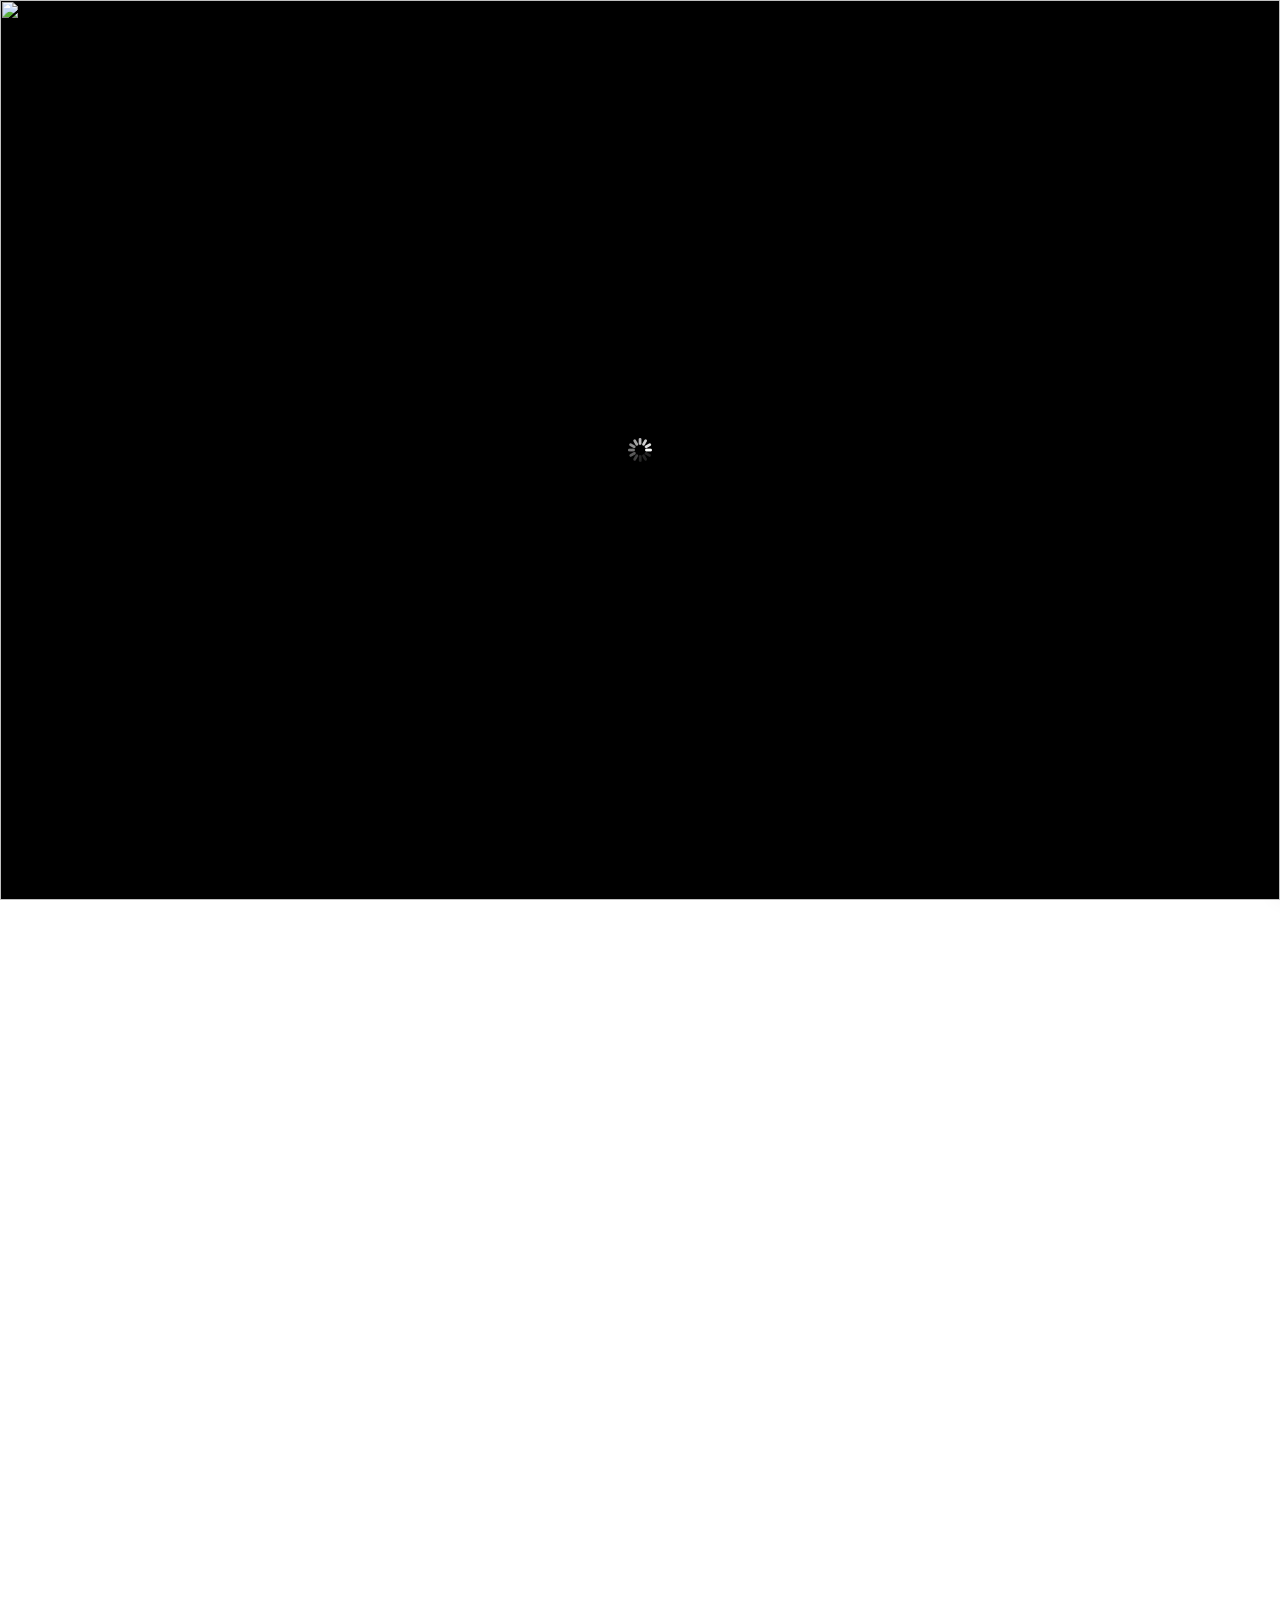
==== commit 5217f194: "deploy: livingbeings/wedding-rsvp@df5f884490b7060e117ddfefaaa88914750cc88a" ====
--- a/index.html
+++ b/index.html
@@ -308,6 +308,7 @@
     <div class="token-overlay">
         <h2 class="token-title">WEDDING REGISTRY</h2>
         <p class="token-subtitle">For those who want to give gift,<br>you can use the E-Wallet bellow</p>
+        <p class="token-subtitle">BCA : 0883257500</p>
         <button class="btn-fill" onclick="copyToClipboard('0883257500')"><i class="fa fa-copy"></i>Copy Number</button>
     </div>
 </section>
@@ -333,8 +334,8 @@
         }">
     </div>  -->
     <iframe id="bgndVideo" 
-    src="https://www.youtube.com/embed/K2zr0ap0Svk?si=f_H6MWL4KYNEgNxH&amp;controls=0&autoplay=1&loop=1&playlist=K2zr0ap0Svk&mute=1&opacity=1" 
-    preload="lazy"
+    src="https://www.youtube.com/embed/K2zr0ap0Svk?si=f_H6MWL4KYNEgNxH&amp;controls=0&autoplay=1&mute=1&playsinline=1&loop=1&playlist=K2zr0ap0Svk" 
+    loading="lazy"
     title="YouTube video player" 
     frameborder="0" 
     allow="accelerometer; autoplay; clipboard-write; encrypted-media; gyroscope; picture-in-picture; web-share" 
@@ -613,7 +614,7 @@
 
 
 <div class="audio-control" id="audio-control">
-    <audio id="song" loop preload="metadata">
+    <audio id="song" loop loading="lazy">
         <source src="img/background-sound.mp3" type="audio/mp3">
     </audio>
     <button id="btn-audio-toggle" class="btn-audio"><i class="fa fa-pause-circle"></i></button>
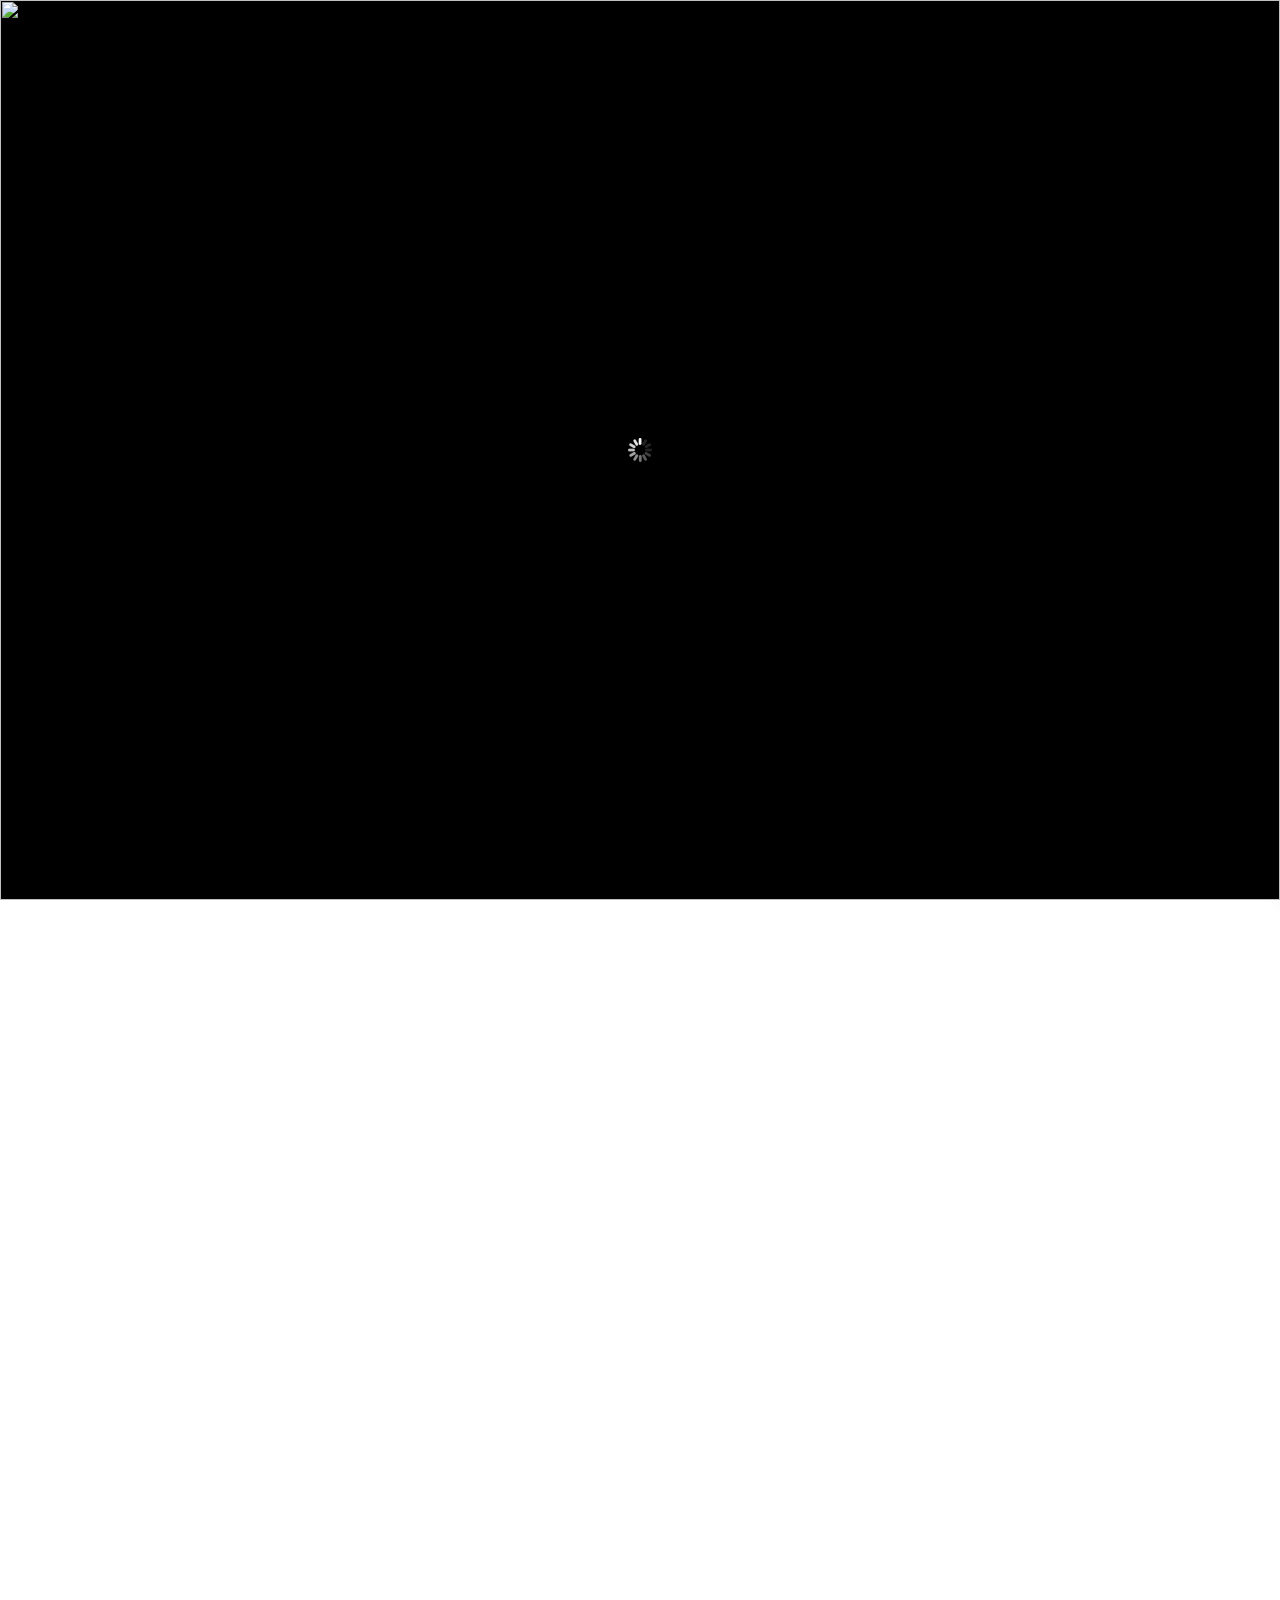
==== commit d2550f8d: "deploy: livingbeings/wedding-rsvp@b5df88a44de07a11049e16f7eaf1a42d63a25ccd" ====
--- a/index.html
+++ b/index.html
@@ -123,13 +123,13 @@
             <div class="col-md-6 col-md-offset-3 text-justify">
                 <p> <span class="title-accent">"Have a Nice Day!"</span> is a phrase we say to each other every morning before we begin our day.<br><br> 
 
-                    After 6 years being together, and living in a foreign country, we have learned to rely on each other. <br><br>
-
-                    Life is uncertain and can be difficult, and not every day goes as planned, but one thing we are certain of is that we can always come back to each other, and that is what makes any day a nice day.<br><br>
+                    After being together for six years, we have learned to rely on each other.<br><br>
+
+                    Life is uncertain and can be difficult, and not every day goes as planned. But one thing we are certain of is that we can always come back to each other, and that is what makes any day a nice day.<br><br>
                     
-                    Because any day we share with the people we love can be truly special, we warmly invite you to celebrate our wedding with us. <br><br>
+                    Because any day we share with the people we love is truly special, we warmly invite you to celebrate our wedding with us. <br><br>
                     
-                    Your presence will make the day truly special, and we look forward to sharing this day together with all of you.<br><br>
+                    Your presence will make this day even more meaningful, and we look forward to celebrating together with all of you.<br><br>
 
                 </p>
             </div>
@@ -179,12 +179,12 @@
         </div>
         <div class="row">
             <div class="col-md-6 text-right">
-                <h3 class="header">TEA PAI</h3>
+                <h3 class="header">TEA PAI*</h3>
             </div>
             <div class="col-md-6 text-left">
                 <p class="event-time">6 JUNE 2026 - 3.00 PM</p>
                 <h4 class="event-place">PADMA RESORT UBUD</h4>
-                <p class="event-address">Jl. Raya Bukiyan, Puhu, Gianyar, Bali</p>
+                <p class="event-address">Jl. Raya Bukiyan, Puhu, Gianyar, Bali<span class="notes"><br><i>*invited family only</i></span></p>
             </div>
         </div>
         <div class="row">
@@ -350,72 +350,72 @@
             </div>
         </div>
         <div class="marquee">
-            <div class="img-wrap"><a class="fancybox" rel="group" href="img/album/MMM_0016.jpg"><img loading="lazy" src="img/album/MMM_0016.jpg" alt=""/></a></div>
-            <div class="img-wrap"><a class="fancybox" rel="group" href="img/album/MMM_0198.jpg"><img loading="lazy" src="img/album/MMM_0198.jpg" alt=""/></a></div>
-            <div class="img-wrap"><a class="fancybox" rel="group" href="img/album/MMM_0342.jpg"><img loading="lazy" src="img/album/MMM_0342.jpg" alt=""/></a></div>
-            <div class="img-wrap"><a class="fancybox" rel="group" href="img/album/MMM_0387.jpg"><img loading="lazy" src="img/album/MMM_0387.jpg" alt=""/></a></div>
-            <div class="img-wrap"><a class="fancybox" rel="group" href="img/album/MMM_0469.jpg"><img loading="lazy" src="img/album/MMM_0469.jpg" alt=""/></a></div>
-            <div class="img-wrap"><a class="fancybox" rel="group" href="img/album/MMM_0471.jpg"><img loading="lazy" src="img/album/MMM_0471.jpg" alt=""/></a></div>
-            <div class="img-wrap"><a class="fancybox" rel="group" href="img/album/MMM_0482.jpg"><img loading="lazy" src="img/album/MMM_0482.jpg" alt=""/></a></div>
-            <div class="img-wrap"><a class="fancybox" rel="group" href="img/album/MMM_6888.jpg"><img loading="lazy" src="img/album/MMM_6888.jpg" alt=""/></a></div>
-            <div class="img-wrap"><a class="fancybox" rel="group" href="img/album/MMM_6891.jpg"><img loading="lazy" src="img/album/MMM_6891.jpg" alt=""/></a></div>
-            <div class="img-wrap"><a class="fancybox" rel="group" href="img/album/MMM_6909.jpg"><img loading="lazy" src="img/album/MMM_6909.jpg" alt=""/></a></div>
-            <div class="img-wrap"><a class="fancybox" rel="group" href="img/album/MMM_6986.jpg"><img loading="lazy" src="img/album/MMM_6986.jpg" alt=""/></a></div>
-            <div class="img-wrap"><a class="fancybox" rel="group" href="img/album/MMM_7260.jpg"><img loading="lazy" src="img/album/MMM_7260.jpg" alt=""/></a></div>
-            <div class="img-wrap"><a class="fancybox" rel="group" href="img/album/MMM_7295.jpg"><img loading="lazy" src="img/album/MMM_7295.jpg" alt=""/></a></div>
-            <div class="img-wrap"><a class="fancybox" rel="group" href="img/album/MMM_7321.jpg"><img loading="lazy" src="img/album/MMM_7321.jpg" alt=""/></a></div>
-            <div class="img-wrap"><a class="fancybox" rel="group" href="img/album/MMM_7393.jpg"><img loading="lazy" src="img/album/MMM_7393.jpg" alt=""/></a></div>
-            <div class="img-wrap"><a class="fancybox" rel="group" href="img/album/MMM_7455.jpg"><img loading="lazy" src="img/album/MMM_7455.jpg" alt=""/></a></div>
-            <div class="img-wrap"><a class="fancybox" rel="group" href="img/album/MMM_7503.jpg"><img loading="lazy" src="img/album/MMM_7503.jpg" alt=""/></a></div>
-            <div class="img-wrap"><a class="fancybox" rel="group" href="img/album/MMM_7539.jpg"><img loading="lazy" src="img/album/MMM_7539.jpg" alt=""/></a></div>
-            <div class="img-wrap"><a class="fancybox" rel="group" href="img/album/MMM_7549.jpg"><img loading="lazy" src="img/album/MMM_7549.jpg" alt=""/></a></div>
-            <div class="img-wrap"><a class="fancybox" rel="group" href="img/album/MMM_7771.jpg"><img loading="lazy" src="img/album/MMM_7771.jpg" alt=""/></a></div>
-            <div class="img-wrap"><a class="fancybox" rel="group" href="img/album/MMM_7787.jpg"><img loading="lazy" src="img/album/MMM_7787.jpg" alt=""/></a></div>
-            <div class="img-wrap"><a class="fancybox" rel="group" href="img/album/MMM_7807.jpg"><img loading="lazy" src="img/album/MMM_7807.jpg" alt=""/></a></div>
-            <div class="img-wrap"><a class="fancybox" rel="group" href="img/album/MMM_7849.jpg"><img loading="lazy" src="img/album/MMM_7849.jpg" alt=""/></a></div>
-            <div class="img-wrap"><a class="fancybox" rel="group" href="img/album/MMM_8038.jpg"><img loading="lazy" src="img/album/MMM_8038.jpg" alt=""/></a></div>
-            <div class="img-wrap"><a class="fancybox" rel="group" href="img/album/MMM_8253.jpg"><img loading="lazy" src="img/album/MMM_8253.jpg" alt=""/></a></div>
-            <div class="img-wrap"><a class="fancybox" rel="group" href="img/album/MMM_8310.jpg"><img loading="lazy" src="img/album/MMM_8310.jpg" alt=""/></a></div>
-            <div class="img-wrap"><a class="fancybox" rel="group" href="img/album/MMM_8395.jpg"><img loading="lazy" src="img/album/MMM_8395.jpg" alt=""/></a></div>
-            <div class="img-wrap"><a class="fancybox" rel="group" href="img/album/MMM_8424.jpg"><img loading="lazy" src="img/album/MMM_8424.jpg" alt=""/></a></div>
-            <div class="img-wrap"><a class="fancybox" rel="group" href="img/album/MMM_8434.jpg"><img loading="lazy" src="img/album/MMM_8434.jpg" alt=""/></a></div>
-            <div class="img-wrap"><a class="fancybox" rel="group" href="img/album/MMM_8514.jpg"><img loading="lazy" src="img/album/MMM_8514.jpg" alt=""/></a></div>
-            <div class="img-wrap"><a class="fancybox" rel="group" href="img/album/MMM_8549.jpg"><img loading="lazy" src="img/album/MMM_8549.jpg" alt=""/></a></div>
-            <div class="img-wrap"><a class="fancybox" rel="group" href="img/album/MMM_8588.jpg"><img loading="lazy" src="img/album/MMM_8588.jpg" alt=""/></a></div>
-            <div class="img-wrap"><a class="fancybox" rel="group" href="img/album/MMM_8643.jpg"><img loading="lazy" src="img/album/MMM_8643.jpg" alt=""/></a></div>
-            <div class="img-wrap"><a class="fancybox" rel="group" href="img/album/MMM_8694.jpg"><img loading="lazy" src="img/album/MMM_8694.jpg" alt=""/></a></div>
-            <div class="img-wrap"><a class="fancybox" rel="group" href="img/album/MMM_8709.jpg"><img loading="lazy" src="img/album/MMM_8709.jpg" alt=""/></a></div>
-            <div class="img-wrap"><a class="fancybox" rel="group" href="img/album/MMM_8737.jpg"><img loading="lazy" src="img/album/MMM_8737.jpg" alt=""/></a></div>
-            <div class="img-wrap"><a class="fancybox" rel="group" href="img/album/MMM_8739.jpg"><img loading="lazy" src="img/album/MMM_8739.jpg" alt=""/></a></div>
-            <div class="img-wrap"><a class="fancybox" rel="group" href="img/album/MMM_8743.jpg"><img loading="lazy" src="img/album/MMM_8743.jpg" alt=""/></a></div>
-            <div class="img-wrap"><a class="fancybox" rel="group" href="img/album/MMM_8754.jpg"><img loading="lazy" src="img/album/MMM_8754.jpg" alt=""/></a></div>
-            <div class="img-wrap"><a class="fancybox" rel="group" href="img/album/MMM_8841.jpg"><img loading="lazy" src="img/album/MMM_8841.jpg" alt=""/></a></div>
-            <div class="img-wrap"><a class="fancybox" rel="group" href="img/album/MMM_8904.jpg"><img loading="lazy" src="img/album/MMM_8904.jpg" alt=""/></a></div>
-            <div class="img-wrap"><a class="fancybox" rel="group" href="img/album/MMM_8906.jpg"><img loading="lazy" src="img/album/MMM_8906.jpg" alt=""/></a></div>
-            <div class="img-wrap"><a class="fancybox" rel="group" href="img/album/MMM_8962.jpg"><img loading="lazy" src="img/album/MMM_8962.jpg" alt=""/></a></div>
-            <div class="img-wrap"><a class="fancybox" rel="group" href="img/album/MMM_8990.jpg"><img loading="lazy" src="img/album/MMM_8990.jpg" alt=""/></a></div>
-            <div class="img-wrap"><a class="fancybox" rel="group" href="img/album/MMM_9003.jpg"><img loading="lazy" src="img/album/MMM_9003.jpg" alt=""/></a></div>
-            <div class="img-wrap"><a class="fancybox" rel="group" href="img/album/MMM_9086.jpg"><img loading="lazy" src="img/album/MMM_9086.jpg" alt=""/></a></div>
-            <div class="img-wrap"><a class="fancybox" rel="group" href="img/album/MMM_9090.jpg"><img loading="lazy" src="img/album/MMM_9090.jpg" alt=""/></a></div>
-            <div class="img-wrap"><a class="fancybox" rel="group" href="img/album/MMM_9131.jpg"><img loading="lazy" src="img/album/MMM_9131.jpg" alt=""/></a></div>
-            <div class="img-wrap"><a class="fancybox" rel="group" href="img/album/MMM_9162.jpg"><img loading="lazy" src="img/album/MMM_9162.jpg" alt=""/></a></div>
-            <div class="img-wrap"><a class="fancybox" rel="group" href="img/album/MMM_9243.jpg"><img loading="lazy" src="img/album/MMM_9243.jpg" alt=""/></a></div>
-            <div class="img-wrap"><a class="fancybox" rel="group" href="img/album/MMM_9306.jpg"><img loading="lazy" src="img/album/MMM_9306.jpg" alt=""/></a></div>
-            <div class="img-wrap"><a class="fancybox" rel="group" href="img/album/MMM_9358.jpg"><img loading="lazy" src="img/album/MMM_9358.jpg" alt=""/></a></div>
-            <div class="img-wrap"><a class="fancybox" rel="group" href="img/album/MMM_9404.jpg"><img loading="lazy" src="img/album/MMM_9404.jpg" alt=""/></a></div>
-            <div class="img-wrap"><a class="fancybox" rel="group" href="img/album/MMM_9418.jpg"><img loading="lazy" src="img/album/MMM_9418.jpg" alt=""/></a></div>
-            <div class="img-wrap"><a class="fancybox" rel="group" href="img/album/MMM_9436.jpg"><img loading="lazy" src="img/album/MMM_9436.jpg" alt=""/></a></div>
-            <div class="img-wrap"><a class="fancybox" rel="group" href="img/album/MMM_9454.jpg"><img loading="lazy" src="img/album/MMM_9454.jpg" alt=""/></a></div>
-            <div class="img-wrap"><a class="fancybox" rel="group" href="img/album/MMM_9465.jpg"><img loading="lazy" src="img/album/MMM_9465.jpg" alt=""/></a></div>
-            <div class="img-wrap"><a class="fancybox" rel="group" href="img/album/MMM_9505.jpg"><img loading="lazy" src="img/album/MMM_9505.jpg" alt=""/></a></div>
-            <div class="img-wrap"><a class="fancybox" rel="group" href="img/album/MMM_9512.jpg"><img loading="lazy" src="img/album/MMM_9512.jpg" alt=""/></a></div>
-            <div class="img-wrap"><a class="fancybox" rel="group" href="img/album/MMM_9562.jpg"><img loading="lazy" src="img/album/MMM_9562.jpg" alt=""/></a></div>
-            <div class="img-wrap"><a class="fancybox" rel="group" href="img/album/MMM_9573.jpg"><img loading="lazy" src="img/album/MMM_9573.jpg" alt=""/></a></div>
-            <div class="img-wrap"><a class="fancybox" rel="group" href="img/album/MMM_9581.jpg"><img loading="lazy" src="img/album/MMM_9581.jpg" alt=""/></a></div>
-            <div class="img-wrap"><a class="fancybox" rel="group" href="img/album/MMM_9764.jpg"><img loading="lazy" src="img/album/MMM_9764.jpg" alt=""/></a></div>
-            <div class="img-wrap"><a class="fancybox" rel="group" href="img/album/MMM_9839.jpg"><img loading="lazy" src="img/album/MMM_9839.jpg" alt=""/></a></div>
-            <div class="img-wrap"><a class="fancybox" rel="group" href="img/album/MMM_9849.jpg"><img loading="lazy" src="img/album/MMM_9849.jpg" alt=""/></a></div>
-            <div class="img-wrap"><a class="fancybox" rel="group" href="img/album/MMM_9948.jpg"><img loading="lazy" src="img/album/MMM_9948.jpg" alt=""/></a></div>
+            <div class="img-wrap"><a class="fancybox" rel="group" href="img/album/MMM_0016.jpg"><img src="img/album/MMM_0016.jpg" alt=""/></a></div>
+            <div class="img-wrap"><a class="fancybox" rel="group" href="img/album/MMM_0198.jpg"><img src="img/album/MMM_0198.jpg" alt=""/></a></div>
+            <div class="img-wrap"><a class="fancybox" rel="group" href="img/album/MMM_0342.jpg"><img src="img/album/MMM_0342.jpg" alt=""/></a></div>
+            <div class="img-wrap"><a class="fancybox" rel="group" href="img/album/MMM_0387.jpg"><img src="img/album/MMM_0387.jpg" alt=""/></a></div>
+            <div class="img-wrap"><a class="fancybox" rel="group" href="img/album/MMM_0469.jpg"><img src="img/album/MMM_0469.jpg" alt=""/></a></div>
+            <div class="img-wrap"><a class="fancybox" rel="group" href="img/album/MMM_0471.jpg"><img src="img/album/MMM_0471.jpg" alt=""/></a></div>
+            <div class="img-wrap"><a class="fancybox" rel="group" href="img/album/MMM_0482.jpg"><img src="img/album/MMM_0482.jpg" alt=""/></a></div>
+            <div class="img-wrap"><a class="fancybox" rel="group" href="img/album/MMM_6888.jpg"><img src="img/album/MMM_6888.jpg" alt=""/></a></div>
+            <div class="img-wrap"><a class="fancybox" rel="group" href="img/album/MMM_6891.jpg"><img src="img/album/MMM_6891.jpg" alt=""/></a></div>
+            <div class="img-wrap"><a class="fancybox" rel="group" href="img/album/MMM_6909.jpg"><img src="img/album/MMM_6909.jpg" alt=""/></a></div>
+            <div class="img-wrap"><a class="fancybox" rel="group" href="img/album/MMM_6986.jpg"><img src="img/album/MMM_6986.jpg" alt=""/></a></div>
+            <div class="img-wrap"><a class="fancybox" rel="group" href="img/album/MMM_7260.jpg"><img src="img/album/MMM_7260.jpg" alt=""/></a></div>
+            <div class="img-wrap"><a class="fancybox" rel="group" href="img/album/MMM_7295.jpg"><img src="img/album/MMM_7295.jpg" alt=""/></a></div>
+            <div class="img-wrap"><a class="fancybox" rel="group" href="img/album/MMM_7321.jpg"><img src="img/album/MMM_7321.jpg" alt=""/></a></div>
+            <div class="img-wrap"><a class="fancybox" rel="group" href="img/album/MMM_7393.jpg"><img src="img/album/MMM_7393.jpg" alt=""/></a></div>
+            <div class="img-wrap"><a class="fancybox" rel="group" href="img/album/MMM_7455.jpg"><img src="img/album/MMM_7455.jpg" alt=""/></a></div>
+            <div class="img-wrap"><a class="fancybox" rel="group" href="img/album/MMM_7503.jpg"><img src="img/album/MMM_7503.jpg" alt=""/></a></div>
+            <div class="img-wrap"><a class="fancybox" rel="group" href="img/album/MMM_7539.jpg"><img src="img/album/MMM_7539.jpg" alt=""/></a></div>
+            <div class="img-wrap"><a class="fancybox" rel="group" href="img/album/MMM_7549.jpg"><img src="img/album/MMM_7549.jpg" alt=""/></a></div>
+            <div class="img-wrap"><a class="fancybox" rel="group" href="img/album/MMM_7771.jpg"><img src="img/album/MMM_7771.jpg" alt=""/></a></div>
+            <div class="img-wrap"><a class="fancybox" rel="group" href="img/album/MMM_7787.jpg"><img src="img/album/MMM_7787.jpg" alt=""/></a></div>
+            <div class="img-wrap"><a class="fancybox" rel="group" href="img/album/MMM_7807.jpg"><img src="img/album/MMM_7807.jpg" alt=""/></a></div>
+            <div class="img-wrap"><a class="fancybox" rel="group" href="img/album/MMM_7849.jpg"><img src="img/album/MMM_7849.jpg" alt=""/></a></div>
+            <div class="img-wrap"><a class="fancybox" rel="group" href="img/album/MMM_8038.jpg"><img src="img/album/MMM_8038.jpg" alt=""/></a></div>
+            <div class="img-wrap"><a class="fancybox" rel="group" href="img/album/MMM_8253.jpg"><img src="img/album/MMM_8253.jpg" alt=""/></a></div>
+            <div class="img-wrap"><a class="fancybox" rel="group" href="img/album/MMM_8310.jpg"><img src="img/album/MMM_8310.jpg" alt=""/></a></div>
+            <div class="img-wrap"><a class="fancybox" rel="group" href="img/album/MMM_8395.jpg"><img src="img/album/MMM_8395.jpg" alt=""/></a></div>
+            <div class="img-wrap"><a class="fancybox" rel="group" href="img/album/MMM_8424.jpg"><img src="img/album/MMM_8424.jpg" alt=""/></a></div>
+            <div class="img-wrap"><a class="fancybox" rel="group" href="img/album/MMM_8434.jpg"><img src="img/album/MMM_8434.jpg" alt=""/></a></div>
+            <div class="img-wrap"><a class="fancybox" rel="group" href="img/album/MMM_8514.jpg"><img src="img/album/MMM_8514.jpg" alt=""/></a></div>
+            <div class="img-wrap"><a class="fancybox" rel="group" href="img/album/MMM_8549.jpg"><img src="img/album/MMM_8549.jpg" alt=""/></a></div>
+            <div class="img-wrap"><a class="fancybox" rel="group" href="img/album/MMM_8588.jpg"><img src="img/album/MMM_8588.jpg" alt=""/></a></div>
+            <div class="img-wrap"><a class="fancybox" rel="group" href="img/album/MMM_8643.jpg"><img src="img/album/MMM_8643.jpg" alt=""/></a></div>
+            <div class="img-wrap"><a class="fancybox" rel="group" href="img/album/MMM_8694.jpg"><img src="img/album/MMM_8694.jpg" alt=""/></a></div>
+            <div class="img-wrap"><a class="fancybox" rel="group" href="img/album/MMM_8709.jpg"><img src="img/album/MMM_8709.jpg" alt=""/></a></div>
+            <div class="img-wrap"><a class="fancybox" rel="group" href="img/album/MMM_8737.jpg"><img src="img/album/MMM_8737.jpg" alt=""/></a></div>
+            <div class="img-wrap"><a class="fancybox" rel="group" href="img/album/MMM_8739.jpg"><img src="img/album/MMM_8739.jpg" alt=""/></a></div>
+            <div class="img-wrap"><a class="fancybox" rel="group" href="img/album/MMM_8743.jpg"><img src="img/album/MMM_8743.jpg" alt=""/></a></div>
+            <div class="img-wrap"><a class="fancybox" rel="group" href="img/album/MMM_8754.jpg"><img src="img/album/MMM_8754.jpg" alt=""/></a></div>
+            <div class="img-wrap"><a class="fancybox" rel="group" href="img/album/MMM_8841.jpg"><img src="img/album/MMM_8841.jpg" alt=""/></a></div>
+            <div class="img-wrap"><a class="fancybox" rel="group" href="img/album/MMM_8904.jpg"><img src="img/album/MMM_8904.jpg" alt=""/></a></div>
+            <div class="img-wrap"><a class="fancybox" rel="group" href="img/album/MMM_8906.jpg"><img src="img/album/MMM_8906.jpg" alt=""/></a></div>
+            <div class="img-wrap"><a class="fancybox" rel="group" href="img/album/MMM_8962.jpg"><img src="img/album/MMM_8962.jpg" alt=""/></a></div>
+            <div class="img-wrap"><a class="fancybox" rel="group" href="img/album/MMM_8990.jpg"><img src="img/album/MMM_8990.jpg" alt=""/></a></div>
+            <div class="img-wrap"><a class="fancybox" rel="group" href="img/album/MMM_9003.jpg"><img src="img/album/MMM_9003.jpg" alt=""/></a></div>
+            <div class="img-wrap"><a class="fancybox" rel="group" href="img/album/MMM_9086.jpg"><img src="img/album/MMM_9086.jpg" alt=""/></a></div>
+            <div class="img-wrap"><a class="fancybox" rel="group" href="img/album/MMM_9090.jpg"><img src="img/album/MMM_9090.jpg" alt=""/></a></div>
+            <div class="img-wrap"><a class="fancybox" rel="group" href="img/album/MMM_9131.jpg"><img src="img/album/MMM_9131.jpg" alt=""/></a></div>
+            <div class="img-wrap"><a class="fancybox" rel="group" href="img/album/MMM_9162.jpg"><img src="img/album/MMM_9162.jpg" alt=""/></a></div>
+            <div class="img-wrap"><a class="fancybox" rel="group" href="img/album/MMM_9243.jpg"><img src="img/album/MMM_9243.jpg" alt=""/></a></div>
+            <div class="img-wrap"><a class="fancybox" rel="group" href="img/album/MMM_9306.jpg"><img src="img/album/MMM_9306.jpg" alt=""/></a></div>
+            <div class="img-wrap"><a class="fancybox" rel="group" href="img/album/MMM_9358.jpg"><img src="img/album/MMM_9358.jpg" alt=""/></a></div>
+            <div class="img-wrap"><a class="fancybox" rel="group" href="img/album/MMM_9404.jpg"><img src="img/album/MMM_9404.jpg" alt=""/></a></div>
+            <div class="img-wrap"><a class="fancybox" rel="group" href="img/album/MMM_9418.jpg"><img src="img/album/MMM_9418.jpg" alt=""/></a></div>
+            <div class="img-wrap"><a class="fancybox" rel="group" href="img/album/MMM_9436.jpg"><img src="img/album/MMM_9436.jpg" alt=""/></a></div>
+            <div class="img-wrap"><a class="fancybox" rel="group" href="img/album/MMM_9454.jpg"><img src="img/album/MMM_9454.jpg" alt=""/></a></div>
+            <div class="img-wrap"><a class="fancybox" rel="group" href="img/album/MMM_9465.jpg"><img src="img/album/MMM_9465.jpg" alt=""/></a></div>
+            <div class="img-wrap"><a class="fancybox" rel="group" href="img/album/MMM_9505.jpg"><img src="img/album/MMM_9505.jpg" alt=""/></a></div>
+            <div class="img-wrap"><a class="fancybox" rel="group" href="img/album/MMM_9512.jpg"><img src="img/album/MMM_9512.jpg" alt=""/></a></div>
+            <div class="img-wrap"><a class="fancybox" rel="group" href="img/album/MMM_9562.jpg"><img src="img/album/MMM_9562.jpg" alt=""/></a></div>
+            <div class="img-wrap"><a class="fancybox" rel="group" href="img/album/MMM_9573.jpg"><img src="img/album/MMM_9573.jpg" alt=""/></a></div>
+            <div class="img-wrap"><a class="fancybox" rel="group" href="img/album/MMM_9581.jpg"><img src="img/album/MMM_9581.jpg" alt=""/></a></div>
+            <div class="img-wrap"><a class="fancybox" rel="group" href="img/album/MMM_9764.jpg"><img src="img/album/MMM_9764.jpg" alt=""/></a></div>
+            <div class="img-wrap"><a class="fancybox" rel="group" href="img/album/MMM_9839.jpg"><img src="img/album/MMM_9839.jpg" alt=""/></a></div>
+            <div class="img-wrap"><a class="fancybox" rel="group" href="img/album/MMM_9849.jpg"><img src="img/album/MMM_9849.jpg" alt=""/></a></div>
+            <div class="img-wrap"><a class="fancybox" rel="group" href="img/album/MMM_9948.jpg"><img src="img/album/MMM_9948.jpg" alt=""/></a></div>
             <!-- Duplicated for smooth loop -->
             <div class="img-wrap"><a class="fancybox" rel="group" href="img/album/MMM_0016.jpg"><img loading="lazy" src="img/album/MMM_0016.jpg" alt=""/></a></div>
             <div class="img-wrap"><a class="fancybox" rel="group" href="img/album/MMM_0198.jpg"><img loading="lazy" src="img/album/MMM_0198.jpg" alt=""/></a></div>
@@ -516,7 +516,7 @@
                                 </div>
                                 <iframe src="https://www.google.com/maps/embed?pb=!1m18!1m12!1m3!1d3947.1849362230714!2d115.2719654746216!3d-8.383463084548305!2m3!1f0!2f0!3f0!3m2!1i1024!2i768!4f13.1!3m3!1m2!1s0x2dd221e79f9f18eb%3A0x6ce6688c8113c9b4!2sPadma%20Resort%20Ubud!5e0!3m2!1sid!2sid!4v1771840552002!5m2!1sid!2sid" width="100%" height="450" style="border:0;" allowfullscreen="" loading="lazy" referrerpolicy="no-referrer-when-downgrade"></iframe>
                                 <div style="padding: 20px;">
-                                    <h5><a href="https://maps.app.goo.gl/DD7puaamZuo1k9ot5" target="_blank">Padma Ubud</a></h5>
+                                    <h5><a href="https://maps.app.goo.gl/DD7puaamZuo1k9ot5" target="_blank">Padma Resort Ubud</a></h5>
                                     <p>Banjar Carik, Desa Puhu, Payangan, Bali, Indonesia</p>
                                     <p><i class="fa fa-mobile"></i> <a href="tel://+623613011111">+62 361 3011111</a></p>
                                 </div>
@@ -535,7 +535,7 @@
                         <div id="collapseAccommodation" class="panel-collapse collapse" role="tabpanel" aria-labelledby="headingAccommodation">
                             <div class="panel-body">
                                 <p>If you need help finding accommodation in the Ubud area, please let us know by checking the "I need accommodation" section on the RSVP form. <br><br>
-                                    We will get in touch with you and help book a 2-night stay at MaxOne Hotel Ubud.<br><br>
+                                    We will get in touch with you and help book a 2-night stay at <b>MaxOne Hotel Ubud</b>.<br><br>
                                     However, if you plan to book your own accommodation, there are plenty of beautiful places to stay around Ubud, such as ARTOTEL Haniman Ubud, Kandarpa Ubud, etc.</p>
                                 <iframe src="https://www.google.com/maps/embed?pb=!1m18!1m12!1m3!1d3945.7578708039896!2d115.26030757462397!3d-8.52287288633231!2m3!1f0!2f0!3f0!3m2!1i1024!2i768!4f13.1!3m3!1m2!1s0x2dd23d74555c4625%3A0x2f3f377221b33118!2sMaxOne%20Hotel%20ubud!5e0!3m2!1sid!2sid!4v1771840282446!5m2!1sid!2sid" width="100%" height="450" style="border:0;" allowfullscreen="" loading="lazy" referrerpolicy="no-referrer-when-downgrade"></iframe>
                                 <div style="padding: 20px;">
@@ -543,6 +543,40 @@
                                     <p>Jl. Raya Pengosekan Ubud, Ubud, Kecamatan Ubud, Kabupaten Gianyar, Bali 80571</p>
                                     <p><i class="fa fa-mobile"></i> <a href="tel://+623613025555">+62 361 3025555</a></p>
                                 </div>
+                            </div>
+                        </div>
+                    </div>
+
+                    <!-- Transfers -->
+                    <div class="panel panel-default">
+                        <div class="panel-heading" role="tab" id="headingTransfers">
+                            <h4 class="panel-title">
+                                <a class="collapsed" role="button" data-toggle="collapse" data-parent="#accordion" href="#collapseTransfers" aria-expanded="false" aria-controls="collapseTransfers">
+                                    Transfers
+                                </a>
+                            </h4>
+                        </div>
+                        <div id="collapseTransfers" class="panel-collapse collapse" role="tabpanel" aria-labelledby="headingTransfers">
+                            <div class="panel-body">
+                                <p><strong>From Airport to Ubud:</strong><br><br>
+                                    You can get to Ubud from the airport by:<br><br>
+                                    1. <strong>Airport Transfer by Klook</strong><br>
+                                    Pre-book an airport transfer using Klook. Click this <a href="https://www.klook.com/airport-transfers/service/dps-ngurah-rai-bali-international-airport/?msockid=383b5dfe6a756e0705c648e06b656fa6&spm=LanguageCurrencySelectionPopup.SelectCurrency&clickId=03a3833ed2">link</a><br><br>
+
+                                    2. <strong>Grab</strong><br>
+                                    Go to the Grab lounge in the airport to book your ride.<br><br>
+
+                                    3. <strong>Taxi</strong><br>
+                                    Metered taxis are available at the airport—simply follow the signs to the designated pickup points.<br><br>
+
+                                    4. <strong>Bus</strong><br>
+                                    You can take a public bus from the airport to Ubung Bus Station, then transfer to the Ubud line. You can check the bus schedule at this <a href="https://play.google.com/store/apps/details?id=ngi.muchi.bali&pcampaignid=web_share">link</a><br><br>
+                                <strong>To The Venue:</strong> <br><br>
+                                    Padma Resort Ubud is located in the north of Ubud (a bit outside the busy center), about a 40-minute drive from Ubud Art Market. Please refer to the provided Google Map for the exact location.<br><br>
+                                    On the day of the wedding, we will provide transportation from <strong>MaxOne Hotel Ubud</strong> to either the church or Padma Ubud. <br><br>
+                                    If you are not staying at MaxOne Hotel Ubud and need transportation to get to the venue, please arrange to arrive at the hotel and contact our event organizer at this phone number at least one day before the event.<br><br>
+                                    <i class="fa fa-mobile"></i> <a href="tel://+628213159421">+62 821 3159 421</a>
+                                </p>
                             </div>
                         </div>
                     </div>
@@ -567,40 +601,6 @@
 
                                     🥘 Ubud Places To Go: Food<br>
                                     <a href="https://maps.app.goo.gl/DCe4QCufTAZiGusQ8?g_st=i">https://maps.app.goo.gl/DCe4QCufTAZiGusQ8?g_st=i</a></p><br><br>
-                            </div>
-                        </div>
-                    </div>
-
-                    <!-- Transfers -->
-                    <div class="panel panel-default">
-                        <div class="panel-heading" role="tab" id="headingTransfers">
-                            <h4 class="panel-title">
-                                <a class="collapsed" role="button" data-toggle="collapse" data-parent="#accordion" href="#collapseTransfers" aria-expanded="false" aria-controls="collapseTransfers">
-                                    Transfers
-                                </a>
-                            </h4>
-                        </div>
-                        <div id="collapseTransfers" class="panel-collapse collapse" role="tabpanel" aria-labelledby="headingTransfers">
-                            <div class="panel-body">
-                                <p><strong>From Airport to Ubud:</strong><br><br>
-                                    You can get to Ubud from the airport by:<br><br>
-                                    1. <strong>Airport Transfer by Klook</strong><br>
-                                    Pre-book an airport transfer using Klook. Click this <a href="https://www.klook.com/airport-transfers/service/dps-ngurah-rai-bali-international-airport/?msockid=383b5dfe6a756e0705c648e06b656fa6&spm=LanguageCurrencySelectionPopup.SelectCurrency&clickId=03a3833ed2">link</a><br><br>
-
-                                    2. <strong>Grab</strong><br>
-                                    Go to the Grab lounge in the airport to book your ride.<br><br>
-
-                                    3. <strong>Taxi</strong><br>
-                                    Metered taxis are available at the airport—simply follow the signs to the designated pickup points.<br><br>
-
-                                    4. <strong>Bus</strong><br>
-                                    You can take a public bus from the airport to Ubung Bus Station, then transfer to the Ubud line. You can check the bus schedule at this <a href="https://play.google.com/store/apps/details?id=ngi.muchi.bali&pcampaignid=web_share">link</a><br><br>
-                                <strong>To The Venue:</strong> <br><br>
-                                    Padma Resort Ubud is located in the north of Ubud (a bit outside the busy center), about a 40-minute drive from Ubud Art Market. Please refer to the provided Google Map for the exact location.<br><br>
-                                    On the day of the wedding, we will provide transportation from <strong>MaxOne Hotel Ubud</strong> to either the church or Padma Ubud. <br><br>
-                                    If you are not staying at MaxOne Hotel Ubud and need transportation to get to the venue, please arrange to arrive at the hotel and contact our event organizer at this phone number at least one day before the event.<br><br>
-                                    <i class="fa fa-mobile"></i> <a href="tel://+628213159421">+62 821 3159 421</a>
-                                </p>
                             </div>
                         </div>
                     </div>
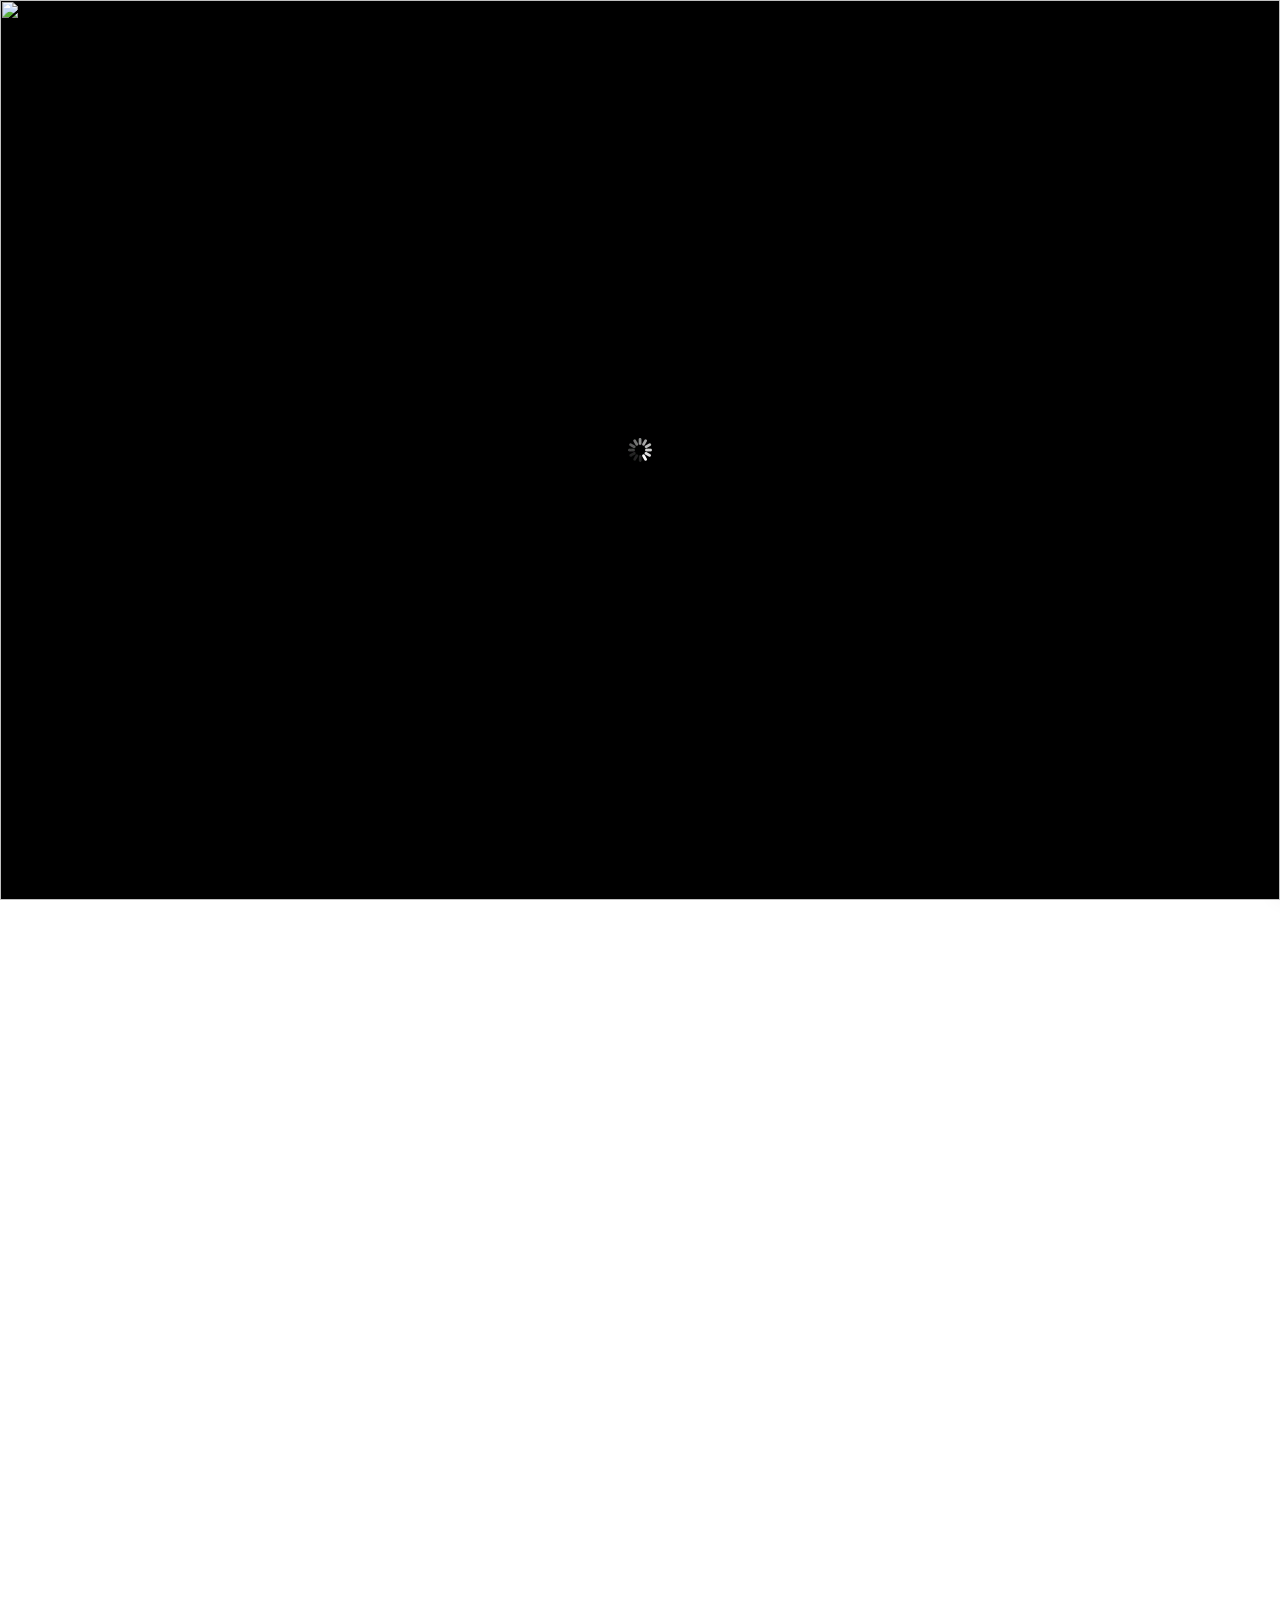
==== commit e99cc8e0: "deploy: livingbeings/wedding-rsvp@8d6f19c969411f1d5ad2f1d05ed586bdd7882468" ====
--- a/index.html
+++ b/index.html
@@ -370,52 +370,52 @@
             <div class="img-wrap"><a class="fancybox" rel="group" href="img/album/MMM_7539.jpg"><img src="img/album/MMM_7539.jpg" alt=""/></a></div>
             <div class="img-wrap"><a class="fancybox" rel="group" href="img/album/MMM_7549.jpg"><img src="img/album/MMM_7549.jpg" alt=""/></a></div>
             <div class="img-wrap"><a class="fancybox" rel="group" href="img/album/MMM_7771.jpg"><img src="img/album/MMM_7771.jpg" alt=""/></a></div>
-            <div class="img-wrap"><a class="fancybox" rel="group" href="img/album/MMM_7787.jpg"><img src="img/album/MMM_7787.jpg" alt=""/></a></div>
-            <div class="img-wrap"><a class="fancybox" rel="group" href="img/album/MMM_7807.jpg"><img src="img/album/MMM_7807.jpg" alt=""/></a></div>
-            <div class="img-wrap"><a class="fancybox" rel="group" href="img/album/MMM_7849.jpg"><img src="img/album/MMM_7849.jpg" alt=""/></a></div>
-            <div class="img-wrap"><a class="fancybox" rel="group" href="img/album/MMM_8038.jpg"><img src="img/album/MMM_8038.jpg" alt=""/></a></div>
-            <div class="img-wrap"><a class="fancybox" rel="group" href="img/album/MMM_8253.jpg"><img src="img/album/MMM_8253.jpg" alt=""/></a></div>
-            <div class="img-wrap"><a class="fancybox" rel="group" href="img/album/MMM_8310.jpg"><img src="img/album/MMM_8310.jpg" alt=""/></a></div>
-            <div class="img-wrap"><a class="fancybox" rel="group" href="img/album/MMM_8395.jpg"><img src="img/album/MMM_8395.jpg" alt=""/></a></div>
-            <div class="img-wrap"><a class="fancybox" rel="group" href="img/album/MMM_8424.jpg"><img src="img/album/MMM_8424.jpg" alt=""/></a></div>
-            <div class="img-wrap"><a class="fancybox" rel="group" href="img/album/MMM_8434.jpg"><img src="img/album/MMM_8434.jpg" alt=""/></a></div>
-            <div class="img-wrap"><a class="fancybox" rel="group" href="img/album/MMM_8514.jpg"><img src="img/album/MMM_8514.jpg" alt=""/></a></div>
-            <div class="img-wrap"><a class="fancybox" rel="group" href="img/album/MMM_8549.jpg"><img src="img/album/MMM_8549.jpg" alt=""/></a></div>
-            <div class="img-wrap"><a class="fancybox" rel="group" href="img/album/MMM_8588.jpg"><img src="img/album/MMM_8588.jpg" alt=""/></a></div>
-            <div class="img-wrap"><a class="fancybox" rel="group" href="img/album/MMM_8643.jpg"><img src="img/album/MMM_8643.jpg" alt=""/></a></div>
-            <div class="img-wrap"><a class="fancybox" rel="group" href="img/album/MMM_8694.jpg"><img src="img/album/MMM_8694.jpg" alt=""/></a></div>
-            <div class="img-wrap"><a class="fancybox" rel="group" href="img/album/MMM_8709.jpg"><img src="img/album/MMM_8709.jpg" alt=""/></a></div>
-            <div class="img-wrap"><a class="fancybox" rel="group" href="img/album/MMM_8737.jpg"><img src="img/album/MMM_8737.jpg" alt=""/></a></div>
-            <div class="img-wrap"><a class="fancybox" rel="group" href="img/album/MMM_8739.jpg"><img src="img/album/MMM_8739.jpg" alt=""/></a></div>
-            <div class="img-wrap"><a class="fancybox" rel="group" href="img/album/MMM_8743.jpg"><img src="img/album/MMM_8743.jpg" alt=""/></a></div>
-            <div class="img-wrap"><a class="fancybox" rel="group" href="img/album/MMM_8754.jpg"><img src="img/album/MMM_8754.jpg" alt=""/></a></div>
-            <div class="img-wrap"><a class="fancybox" rel="group" href="img/album/MMM_8841.jpg"><img src="img/album/MMM_8841.jpg" alt=""/></a></div>
-            <div class="img-wrap"><a class="fancybox" rel="group" href="img/album/MMM_8904.jpg"><img src="img/album/MMM_8904.jpg" alt=""/></a></div>
-            <div class="img-wrap"><a class="fancybox" rel="group" href="img/album/MMM_8906.jpg"><img src="img/album/MMM_8906.jpg" alt=""/></a></div>
-            <div class="img-wrap"><a class="fancybox" rel="group" href="img/album/MMM_8962.jpg"><img src="img/album/MMM_8962.jpg" alt=""/></a></div>
-            <div class="img-wrap"><a class="fancybox" rel="group" href="img/album/MMM_8990.jpg"><img src="img/album/MMM_8990.jpg" alt=""/></a></div>
-            <div class="img-wrap"><a class="fancybox" rel="group" href="img/album/MMM_9003.jpg"><img src="img/album/MMM_9003.jpg" alt=""/></a></div>
-            <div class="img-wrap"><a class="fancybox" rel="group" href="img/album/MMM_9086.jpg"><img src="img/album/MMM_9086.jpg" alt=""/></a></div>
-            <div class="img-wrap"><a class="fancybox" rel="group" href="img/album/MMM_9090.jpg"><img src="img/album/MMM_9090.jpg" alt=""/></a></div>
-            <div class="img-wrap"><a class="fancybox" rel="group" href="img/album/MMM_9131.jpg"><img src="img/album/MMM_9131.jpg" alt=""/></a></div>
-            <div class="img-wrap"><a class="fancybox" rel="group" href="img/album/MMM_9162.jpg"><img src="img/album/MMM_9162.jpg" alt=""/></a></div>
-            <div class="img-wrap"><a class="fancybox" rel="group" href="img/album/MMM_9243.jpg"><img src="img/album/MMM_9243.jpg" alt=""/></a></div>
-            <div class="img-wrap"><a class="fancybox" rel="group" href="img/album/MMM_9306.jpg"><img src="img/album/MMM_9306.jpg" alt=""/></a></div>
-            <div class="img-wrap"><a class="fancybox" rel="group" href="img/album/MMM_9358.jpg"><img src="img/album/MMM_9358.jpg" alt=""/></a></div>
-            <div class="img-wrap"><a class="fancybox" rel="group" href="img/album/MMM_9404.jpg"><img src="img/album/MMM_9404.jpg" alt=""/></a></div>
-            <div class="img-wrap"><a class="fancybox" rel="group" href="img/album/MMM_9418.jpg"><img src="img/album/MMM_9418.jpg" alt=""/></a></div>
-            <div class="img-wrap"><a class="fancybox" rel="group" href="img/album/MMM_9436.jpg"><img src="img/album/MMM_9436.jpg" alt=""/></a></div>
-            <div class="img-wrap"><a class="fancybox" rel="group" href="img/album/MMM_9454.jpg"><img src="img/album/MMM_9454.jpg" alt=""/></a></div>
-            <div class="img-wrap"><a class="fancybox" rel="group" href="img/album/MMM_9465.jpg"><img src="img/album/MMM_9465.jpg" alt=""/></a></div>
-            <div class="img-wrap"><a class="fancybox" rel="group" href="img/album/MMM_9505.jpg"><img src="img/album/MMM_9505.jpg" alt=""/></a></div>
-            <div class="img-wrap"><a class="fancybox" rel="group" href="img/album/MMM_9512.jpg"><img src="img/album/MMM_9512.jpg" alt=""/></a></div>
-            <div class="img-wrap"><a class="fancybox" rel="group" href="img/album/MMM_9562.jpg"><img src="img/album/MMM_9562.jpg" alt=""/></a></div>
-            <div class="img-wrap"><a class="fancybox" rel="group" href="img/album/MMM_9573.jpg"><img src="img/album/MMM_9573.jpg" alt=""/></a></div>
-            <div class="img-wrap"><a class="fancybox" rel="group" href="img/album/MMM_9581.jpg"><img src="img/album/MMM_9581.jpg" alt=""/></a></div>
-            <div class="img-wrap"><a class="fancybox" rel="group" href="img/album/MMM_9764.jpg"><img src="img/album/MMM_9764.jpg" alt=""/></a></div>
-            <div class="img-wrap"><a class="fancybox" rel="group" href="img/album/MMM_9839.jpg"><img src="img/album/MMM_9839.jpg" alt=""/></a></div>
-            <div class="img-wrap"><a class="fancybox" rel="group" href="img/album/MMM_9849.jpg"><img src="img/album/MMM_9849.jpg" alt=""/></a></div>
-            <div class="img-wrap"><a class="fancybox" rel="group" href="img/album/MMM_9948.jpg"><img src="img/album/MMM_9948.jpg" alt=""/></a></div>
+            <div class="img-wrap"><a class="fancybox" rel="group" href="img/album/MMM_7787.jpg"><img loading="lazy" src="img/album/MMM_7787.jpg" alt=""/></a></div>
+            <div class="img-wrap"><a class="fancybox" rel="group" href="img/album/MMM_7807.jpg"><img loading="lazy" src="img/album/MMM_7807.jpg" alt=""/></a></div>
+            <div class="img-wrap"><a class="fancybox" rel="group" href="img/album/MMM_7849.jpg"><img loading="lazy" src="img/album/MMM_7849.jpg" alt=""/></a></div>
+            <div class="img-wrap"><a class="fancybox" rel="group" href="img/album/MMM_8038.jpg"><img loading="lazy" src="img/album/MMM_8038.jpg" alt=""/></a></div>
+            <div class="img-wrap"><a class="fancybox" rel="group" href="img/album/MMM_8253.jpg"><img loading="lazy" src="img/album/MMM_8253.jpg" alt=""/></a></div>
+            <div class="img-wrap"><a class="fancybox" rel="group" href="img/album/MMM_8310.jpg"><img loading="lazy" src="img/album/MMM_8310.jpg" alt=""/></a></div>
+            <div class="img-wrap"><a class="fancybox" rel="group" href="img/album/MMM_8395.jpg"><img loading="lazy" src="img/album/MMM_8395.jpg" alt=""/></a></div>
+            <div class="img-wrap"><a class="fancybox" rel="group" href="img/album/MMM_8424.jpg"><img loading="lazy" src="img/album/MMM_8424.jpg" alt=""/></a></div>
+            <div class="img-wrap"><a class="fancybox" rel="group" href="img/album/MMM_8434.jpg"><img loading="lazy" src="img/album/MMM_8434.jpg" alt=""/></a></div>
+            <div class="img-wrap"><a class="fancybox" rel="group" href="img/album/MMM_8514.jpg"><img loading="lazy" src="img/album/MMM_8514.jpg" alt=""/></a></div>
+            <div class="img-wrap"><a class="fancybox" rel="group" href="img/album/MMM_8549.jpg"><img loading="lazy" src="img/album/MMM_8549.jpg" alt=""/></a></div>
+            <div class="img-wrap"><a class="fancybox" rel="group" href="img/album/MMM_8588.jpg"><img loading="lazy" src="img/album/MMM_8588.jpg" alt=""/></a></div>
+            <div class="img-wrap"><a class="fancybox" rel="group" href="img/album/MMM_8643.jpg"><img loading="lazy" src="img/album/MMM_8643.jpg" alt=""/></a></div>
+            <div class="img-wrap"><a class="fancybox" rel="group" href="img/album/MMM_8694.jpg"><img loading="lazy" src="img/album/MMM_8694.jpg" alt=""/></a></div>
+            <div class="img-wrap"><a class="fancybox" rel="group" href="img/album/MMM_8709.jpg"><img loading="lazy" src="img/album/MMM_8709.jpg" alt=""/></a></div>
+            <div class="img-wrap"><a class="fancybox" rel="group" href="img/album/MMM_8737.jpg"><img loading="lazy" src="img/album/MMM_8737.jpg" alt=""/></a></div>
+            <div class="img-wrap"><a class="fancybox" rel="group" href="img/album/MMM_8739.jpg"><img loading="lazy" src="img/album/MMM_8739.jpg" alt=""/></a></div>
+            <div class="img-wrap"><a class="fancybox" rel="group" href="img/album/MMM_8743.jpg"><img loading="lazy" src="img/album/MMM_8743.jpg" alt=""/></a></div>
+            <div class="img-wrap"><a class="fancybox" rel="group" href="img/album/MMM_8754.jpg"><img loading="lazy" src="img/album/MMM_8754.jpg" alt=""/></a></div>
+            <div class="img-wrap"><a class="fancybox" rel="group" href="img/album/MMM_8841.jpg"><img loading="lazy" src="img/album/MMM_8841.jpg" alt=""/></a></div>
+            <div class="img-wrap"><a class="fancybox" rel="group" href="img/album/MMM_8904.jpg"><img loading="lazy" src="img/album/MMM_8904.jpg" alt=""/></a></div>
+            <div class="img-wrap"><a class="fancybox" rel="group" href="img/album/MMM_8906.jpg"><img loading="lazy" src="img/album/MMM_8906.jpg" alt=""/></a></div>
+            <div class="img-wrap"><a class="fancybox" rel="group" href="img/album/MMM_8962.jpg"><img loading="lazy" src="img/album/MMM_8962.jpg" alt=""/></a></div>
+            <div class="img-wrap"><a class="fancybox" rel="group" href="img/album/MMM_8990.jpg"><img loading="lazy" src="img/album/MMM_8990.jpg" alt=""/></a></div>
+            <div class="img-wrap"><a class="fancybox" rel="group" href="img/album/MMM_9003.jpg"><img loading="lazy" src="img/album/MMM_9003.jpg" alt=""/></a></div>
+            <div class="img-wrap"><a class="fancybox" rel="group" href="img/album/MMM_9086.jpg"><img loading="lazy" src="img/album/MMM_9086.jpg" alt=""/></a></div>
+            <div class="img-wrap"><a class="fancybox" rel="group" href="img/album/MMM_9090.jpg"><img loading="lazy" src="img/album/MMM_9090.jpg" alt=""/></a></div>
+            <div class="img-wrap"><a class="fancybox" rel="group" href="img/album/MMM_9131.jpg"><img loading="lazy" src="img/album/MMM_9131.jpg" alt=""/></a></div>
+            <div class="img-wrap"><a class="fancybox" rel="group" href="img/album/MMM_9162.jpg"><img loading="lazy" src="img/album/MMM_9162.jpg" alt=""/></a></div>
+            <div class="img-wrap"><a class="fancybox" rel="group" href="img/album/MMM_9243.jpg"><img loading="lazy" src="img/album/MMM_9243.jpg" alt=""/></a></div>
+            <div class="img-wrap"><a class="fancybox" rel="group" href="img/album/MMM_9306.jpg"><img loading="lazy" src="img/album/MMM_9306.jpg" alt=""/></a></div>
+            <div class="img-wrap"><a class="fancybox" rel="group" href="img/album/MMM_9358.jpg"><img loading="lazy" src="img/album/MMM_9358.jpg" alt=""/></a></div>
+            <div class="img-wrap"><a class="fancybox" rel="group" href="img/album/MMM_9404.jpg"><img loading="lazy" src="img/album/MMM_9404.jpg" alt=""/></a></div>
+            <div class="img-wrap"><a class="fancybox" rel="group" href="img/album/MMM_9418.jpg"><img loading="lazy" src="img/album/MMM_9418.jpg" alt=""/></a></div>
+            <div class="img-wrap"><a class="fancybox" rel="group" href="img/album/MMM_9436.jpg"><img loading="lazy" src="img/album/MMM_9436.jpg" alt=""/></a></div>
+            <div class="img-wrap"><a class="fancybox" rel="group" href="img/album/MMM_9454.jpg"><img loading="lazy" src="img/album/MMM_9454.jpg" alt=""/></a></div>
+            <div class="img-wrap"><a class="fancybox" rel="group" href="img/album/MMM_9465.jpg"><img loading="lazy" src="img/album/MMM_9465.jpg" alt=""/></a></div>
+            <div class="img-wrap"><a class="fancybox" rel="group" href="img/album/MMM_9505.jpg"><img loading="lazy" src="img/album/MMM_9505.jpg" alt=""/></a></div>
+            <div class="img-wrap"><a class="fancybox" rel="group" href="img/album/MMM_9512.jpg"><img loading="lazy" src="img/album/MMM_9512.jpg" alt=""/></a></div>
+            <div class="img-wrap"><a class="fancybox" rel="group" href="img/album/MMM_9562.jpg"><img loading="lazy" src="img/album/MMM_9562.jpg" alt=""/></a></div>
+            <div class="img-wrap"><a class="fancybox" rel="group" href="img/album/MMM_9573.jpg"><img loading="lazy" src="img/album/MMM_9573.jpg" alt=""/></a></div>
+            <div class="img-wrap"><a class="fancybox" rel="group" href="img/album/MMM_9581.jpg"><img loading="lazy" src="img/album/MMM_9581.jpg" alt=""/></a></div>
+            <div class="img-wrap"><a class="fancybox" rel="group" href="img/album/MMM_9764.jpg"><img loading="lazy" src="img/album/MMM_9764.jpg" alt=""/></a></div>
+            <div class="img-wrap"><a class="fancybox" rel="group" href="img/album/MMM_9839.jpg"><img loading="lazy" src="img/album/MMM_9839.jpg" alt=""/></a></div>
+            <div class="img-wrap"><a class="fancybox" rel="group" href="img/album/MMM_9849.jpg"><img loading="lazy" src="img/album/MMM_9849.jpg" alt=""/></a></div>
+            <div class="img-wrap"><a class="fancybox" rel="group" href="img/album/MMM_9948.jpg"><img loading="lazy" src="img/album/MMM_9948.jpg" alt=""/></a></div>
             <!-- Duplicated for smooth loop -->
             <div class="img-wrap"><a class="fancybox" rel="group" href="img/album/MMM_0016.jpg"><img loading="lazy" src="img/album/MMM_0016.jpg" alt=""/></a></div>
             <div class="img-wrap"><a class="fancybox" rel="group" href="img/album/MMM_0198.jpg"><img loading="lazy" src="img/album/MMM_0198.jpg" alt=""/></a></div>
